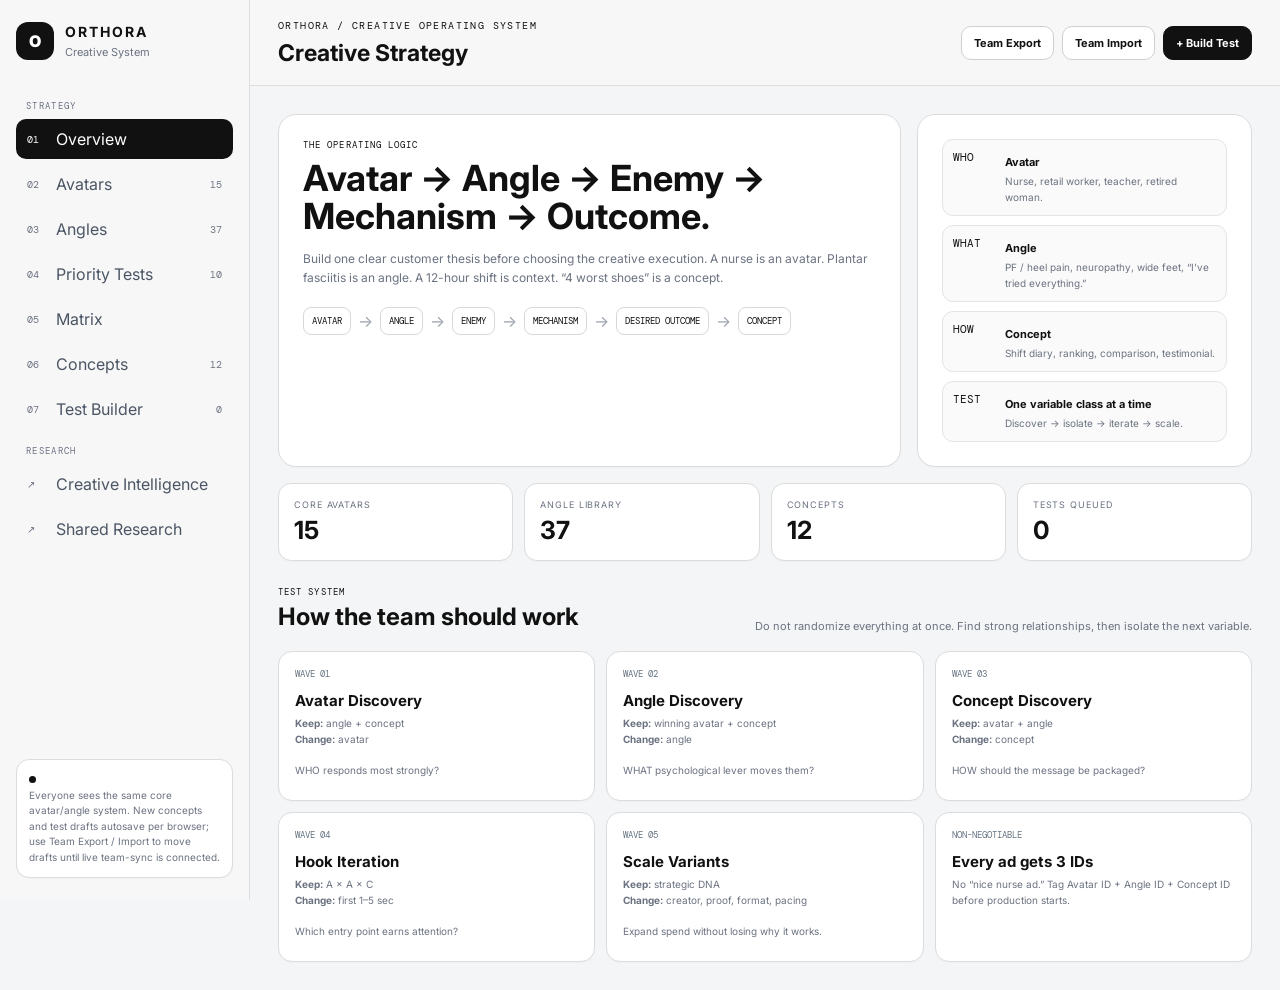
==== creative-system.html @ 27b59215 "Add ranked avatar-angle priority testing workflow" ====
<!doctype html>
<html lang="en">
<head>
<meta charset="UTF-8"/>
<meta name="viewport" content="width=device-width,initial-scale=1.0"/>
<meta name="theme-color" content="#0b0d10"/>
<title>Orthora Creative System</title>
<link rel="preconnect" href="https://fonts.googleapis.com">
<link rel="preconnect" href="https://fonts.gstatic.com" crossorigin>
<link href="https://fonts.googleapis.com/css2?family=DM+Mono:wght@400;500&family=Inter:wght@400;500;600;700;800&display=swap" rel="stylesheet">
<style>
:root{--bg:#080a0d;--panel:#101419;--panel2:#141a20;--line:#26303a;--muted:#84909c;--text:#f2f5f7;--green:#39d98a;--mint:#b9f6d8;--yellow:#f7c65b;--red:#ff6b6b;--blue:#6aa8ff;--shadow:0 20px 60px rgba(0,0,0,.35)}
*{box-sizing:border-box}html{scroll-behavior:smooth}body{margin:0;background:var(--bg);color:var(--text);font-family:Inter,system-ui,sans-serif}button,input,select,textarea{font:inherit}.shell{display:grid;grid-template-columns:250px 1fr;min-height:100vh}.sidebar{position:sticky;top:0;height:100vh;background:#0b0e12;border-right:1px solid var(--line);padding:22px 16px;display:flex;flex-direction:column;z-index:5}.brand{display:flex;gap:11px;align-items:center;margin-bottom:24px}.mark{width:38px;height:38px;border-radius:12px;background:white;color:#0b0e12;display:grid;place-items:center;font-weight:900}.brand b{display:block;letter-spacing:.14em;font-size:14px}.brand span{font-size:11px;color:var(--muted)}.label{font:9px "DM Mono";letter-spacing:.15em;color:#59646f;margin:16px 10px 7px}.nav{display:grid;gap:5px}.nav button,.nav a{border:0;background:transparent;color:#aab4be;border-radius:10px;padding:10px 11px;display:flex;gap:9px;align-items:center;cursor:pointer;text-decoration:none;text-align:left}.nav button:hover,.nav button.active,.nav a:hover{background:#151b21;color:#fff}.idx{font:10px "DM Mono";color:#5f6b77;width:20px}.count{margin-left:auto;font:10px "DM Mono";color:#72808d}.side-note{margin-top:auto;border:1px solid var(--line);background:#0f1419;border-radius:13px;padding:12px;color:var(--muted);font-size:10px;line-height:1.55}.side-note strong{color:white}.dot{display:inline-block;width:7px;height:7px;border-radius:50%;background:var(--yellow);margin-right:6px}
.main{min-width:0}.topbar{height:86px;border-bottom:1px solid var(--line);display:flex;justify-content:space-between;align-items:center;padding:17px 28px;position:sticky;top:0;background:rgba(8,10,13,.93);backdrop-filter:blur(16px);z-index:4}.eyebrow{font:10px "DM Mono";letter-spacing:.14em;color:var(--green);margin-bottom:7px}.topbar h1{font-size:23px;margin:0}.actions{display:flex;gap:8px}.btn{border:1px solid var(--line);background:#141a20;color:white;border-radius:10px;padding:9px 12px;font-weight:700;font-size:11px;cursor:pointer}.btn:hover{border-color:#4a5865}.btn.primary{background:white;color:#0a0c0f;border-color:white}.content{padding:28px;max-width:1600px;margin:auto}.view{display:none}.view.active{display:block}
.hero{display:grid;grid-template-columns:1.3fr .7fr;gap:16px}.box{border:1px solid var(--line);background:linear-gradient(145deg,#11161c,#0d1116);border-radius:18px;padding:24px;box-shadow:var(--shadow)}.tag{font:9px "DM Mono";letter-spacing:.12em;color:var(--green)}.hero h2{font-size:36px;line-height:1.05;margin:9px 0 13px;max-width:750px}.hero p{color:#9aa6b1;line-height:1.6;font-size:12px;margin:0}.flow{display:flex;gap:7px;align-items:center;flex-wrap:wrap;margin-top:20px}.flow span{font:9px "DM Mono";border:1px solid var(--line);padding:7px 8px;border-radius:8px;color:#cbd3da}.flow i{font-style:normal;color:#596571}.rules{display:grid;gap:9px}.rule{display:grid;grid-template-columns:44px 1fr;gap:8px;border:1px solid var(--line);background:#0c1116;border-radius:11px;padding:10px}.rule b{font:11px "DM Mono";color:var(--green)}.rule strong{font-size:11px}.rule p{font-size:10px;margin:3px 0 0;color:var(--muted)}
.metrics{display:grid;grid-template-columns:repeat(4,1fr);gap:11px;margin:16px 0 25px}.metric{background:var(--panel);border:1px solid var(--line);border-radius:13px;padding:15px}.metric small{display:block;color:var(--muted);font-size:9px;letter-spacing:.1em;text-transform:uppercase}.metric b{display:block;font-size:25px;margin-top:5px}.section-head{display:flex;justify-content:space-between;align-items:end;gap:20px;margin:10px 0 16px}.section-head h2{font-size:24px;margin:4px 0}.section-head p{max-width:660px;color:var(--muted);font-size:11px;line-height:1.55;margin:0}.cards{display:grid;grid-template-columns:repeat(3,minmax(0,1fr));gap:11px}.card{background:var(--panel);border:1px solid var(--line);border-radius:14px;padding:16px}.card:hover{border-color:#3e4a55}.id{font:9px "DM Mono";color:#677582}.card-top{display:flex;justify-content:space-between;gap:10px}.pill{font:8px "DM Mono";padding:5px 7px;border-radius:999px;border:1px solid #30404b;color:#aab5be}.pill.core{background:rgba(57,217,138,.1);border-color:rgba(57,217,138,.28);color:var(--mint)}.card h3{font-size:15px;margin:11px 0 5px}.meta{font:9px "DM Mono";color:var(--green);margin-bottom:8px}.card p{font-size:10px;line-height:1.55;color:#9aa6b1;margin:6px 0}.chips{display:flex;flex-wrap:wrap;gap:5px;margin-top:10px}.chip{font:8px "DM Mono";padding:5px 6px;border-radius:6px;background:#171e25;color:#a7b1bb;border:1px solid #222d36}
.toolbar{display:flex;gap:8px;flex-wrap:wrap;margin-bottom:14px}.field,.select{border:1px solid var(--line);background:#0f1419;color:white;border-radius:9px;padding:9px 11px;outline:none;font-size:11px}.field{min-width:270px}.angles{display:grid;gap:8px}.angle{display:grid;grid-template-columns:62px 250px 150px 1fr 90px;gap:10px;align-items:center;background:var(--panel);border:1px solid var(--line);border-radius:12px;padding:12px}.angle:hover{border-color:#3c4955}.angle-name{font-weight:700;font-size:12px}.angle-family{font:8px "DM Mono";color:var(--green)}.angle-truth{font-size:10px;line-height:1.5;color:#9aa6b1}.angle-prio{font:8px "DM Mono";color:#a9b4bd;text-align:right}
.matrix-wrap{border:1px solid var(--line);border-radius:14px;overflow:auto;background:#0d1116;max-height:72vh}.matrix{border-collapse:separate;border-spacing:0;min-width:2100px;width:100%;font-size:9px}.matrix th,.matrix td{border-right:1px solid #202a33;border-bottom:1px solid #202a33;padding:7px;text-align:center}.matrix th{position:sticky;top:0;background:#121820;z-index:2;color:#cbd3da}.matrix .avatar{position:sticky;left:0;background:#10161c;z-index:3;text-align:left;min-width:210px;font-size:10px}.matrix th.avatar{z-index:4}.score{width:26px;height:26px;border-radius:6px;display:grid;place-items:center;margin:auto;font:9px "DM Mono";cursor:pointer}.s3{background:#1d9d62;color:white}.s2{background:#214938;color:#b8f5d8}.s1{background:#4a3c21;color:#ffdc86}.s0{color:#47535e}.score:hover{outline:2px solid white;outline-offset:-2px}
.concepts{display:grid;grid-template-columns:repeat(3,minmax(0,1fr));gap:11px}.concept{background:var(--panel);border:1px solid var(--line);border-radius:14px;overflow:hidden}.thumb{aspect-ratio:16/7;background:linear-gradient(135deg,#18212a,#0c1015);display:grid;place-items:center;border-bottom:1px solid var(--line);color:#5f6d79;font:10px "DM Mono";overflow:hidden}.thumb img{width:100%;height:100%;object-fit:cover}.concept-body{padding:14px}.concept h3{font-size:14px;margin:5px 0}.concept p{font-size:10px;color:#9aa6b1;line-height:1.5}.concept-actions{display:flex;gap:6px;margin-top:10px}
.builder{display:grid;grid-template-columns:minmax(0,1fr) 410px;gap:15px}.builder-panel,.brief{background:var(--panel);border:1px solid var(--line);border-radius:15px;padding:17px}.form-grid{display:grid;grid-template-columns:1fr 1fr;gap:9px}.form-grid label,.full{font:8px "DM Mono";color:#7b8895;display:grid;gap:5px}.form-grid input,.form-grid select,.full input,.full textarea{width:100%;border:1px solid var(--line);background:#0c1116;color:white;border-radius:9px;padding:10px;outline:none;font-size:11px}.full{margin-top:9px}.full textarea{min-height:78px;resize:vertical}.brief{position:sticky;top:108px;height:max-content}.brief h3{font-size:16px;margin:7px 0 14px}.creative-id{font:11px "DM Mono";padding:9px;border:1px solid #2b3944;background:#0b1015;border-radius:9px;color:var(--mint);word-break:break-all}.brief-row{border-top:1px solid var(--line);padding:10px 0}.brief-row span{display:block;font:8px "DM Mono";color:#66737f;margin-bottom:5px}.brief-row strong,.brief-row p{font-size:10px;line-height:1.5;margin:0}.queue{margin-top:18px;border:1px solid var(--line);border-radius:14px;overflow:auto}.queue table{width:100%;border-collapse:collapse;min-width:960px}.queue th,.queue td{padding:9px;border-bottom:1px solid var(--line);text-align:left;font-size:9px}.queue th{font:8px "DM Mono";color:#7b8895;background:#10161c}.status{border:1px solid var(--line);background:#10161c;color:white;border-radius:7px;padding:5px;font-size:9px}
.modal-bg{position:fixed;inset:0;background:rgba(0,0,0,.68);display:none;place-items:center;padding:20px;z-index:20}.modal-bg.show{display:grid}.modal{width:min(640px,96vw);max-height:90vh;overflow:auto;background:#11171d;border:1px solid #34414c;border-radius:17px;padding:19px;box-shadow:var(--shadow)}.modal-head{display:flex;justify-content:space-between;align-items:center}.modal-head h3{margin:0}.x{background:transparent;border:0;color:white;font-size:24px;cursor:pointer}.modal-actions{display:flex;justify-content:flex-end;gap:7px;margin-top:14px}.empty{border:1px dashed #2b3640;border-radius:13px;padding:26px;text-align:center;color:#697682;font-size:11px}.toast{position:fixed;right:20px;bottom:20px;background:white;color:#111;padding:10px 13px;border-radius:9px;font-size:10px;font-weight:800;z-index:30}
@media(max-width:1050px){.shell{grid-template-columns:1fr}.sidebar{position:relative;height:auto;border-right:0;border-bottom:1px solid var(--line)}.nav{grid-template-columns:repeat(3,1fr)}.side-note{display:none}.hero,.builder{grid-template-columns:1fr}.brief{position:static}.cards,.concepts{grid-template-columns:repeat(2,1fr)}.metrics{grid-template-columns:repeat(2,1fr)}}@media(max-width:680px){.content,.topbar{padding-left:14px;padding-right:14px}.hero h2{font-size:27px}.cards,.concepts{grid-template-columns:1fr}.angle{grid-template-columns:55px 1fr}.angle-family,.angle-truth,.angle-prio{grid-column:2}.form-grid{grid-template-columns:1fr}.actions{display:none}}

/* BLACK / WHITE MODE */
:root{--bg:#ffffff;--panel:#ffffff;--panel2:#f7f7f7;--line:#dedede;--muted:#6b7280;--text:#111111;--green:#111111;--mint:#111111;--yellow:#111111;--red:#111111;--blue:#111111;--shadow:0 10px 30px rgba(0,0,0,.06)}
body{background:#f4f5f6;color:#111}
.sidebar{background:#f7f7f8;border-color:#dedede}
.brand .mark{background:#111;color:#fff}
.brand span,.label,.idx,.count,.side-note,.card p,.angle-truth,.concept p,.section-head p,.hero p{color:#6b7280}
.nav button,.nav a{color:#4b5563}
.nav button:hover,.nav button.active,.nav a:hover{background:#111;color:#fff}
.nav button.active .idx,.nav button:hover .idx,.nav a:hover .idx{color:#fff}
.side-note,.box,.metric,.card,.angle,.concept,.builder-panel,.brief,.modal,.queue,.matrix-wrap{background:#fff;border-color:#dcdcdc;box-shadow:0 1px 2px rgba(0,0,0,.025)}
.topbar{background:rgba(247,247,248,.96);border-color:#dedede}
.eyebrow,.tag,.meta,.angle-family{color:#111}
.btn{background:#fff;color:#111;border-color:#cfcfcf}
.btn:hover{border-color:#111}
.btn.primary{background:#111;color:#fff;border-color:#111}
.rule{background:#fafafa;border-color:#e4e4e4}.rule b{color:#111}.rule p{color:#6b7280}
.flow span{color:#111;border-color:#d8d8d8;background:#fff}.flow i{color:#9ca3af}
.card:hover,.angle:hover,.concept:hover{border-color:#b8b8b8;box-shadow:0 5px 16px rgba(0,0,0,.05)}
.pill{border-color:#d5d5d5;color:#555;background:#fff}.pill.core{background:#111;border-color:#111;color:#fff}
.chip{background:#f5f5f5;border-color:#e2e2e2;color:#333}
.field,.select,.form-grid input,.form-grid select,.full input,.full textarea,.status{background:#fff;color:#111;border-color:#d6d6d6}
.field:focus,.select:focus,.form-grid input:focus,.form-grid select:focus,.full input:focus,.full textarea:focus{border-color:#111;outline:none}
.matrix th{background:#f5f5f5;color:#111}.matrix .avatar{background:#fff}.matrix th,.matrix td{border-color:#e8e8e8}
.s3{background:#111;color:#fff}.s2{background:#d9d9d9;color:#111}.s1{background:#f0f0f0;color:#444}.s0{color:#bbb}
.thumb{background:#f6f6f6;color:#888;border-color:#e4e4e4}
.creative-id{background:#f7f7f7;color:#111;border-color:#dcdcdc}
.brief-row{border-color:#e6e6e6}.brief-row span{color:#777}
.empty{border-color:#d8d8d8;color:#777}
.modal-bg{background:rgba(0,0,0,.35)}
.x{color:#111}
.toast{background:#111;color:#fff}
.avatar-card{cursor:pointer}
.avatar-card:after{content:'Open in Test Builder →';display:block;margin-top:12px;font:9px "DM Mono";color:#111}


.priority-summary{display:grid;grid-template-columns:repeat(3,minmax(0,1fr));gap:11px;margin-bottom:16px}
.priority-list{display:grid;gap:12px}
.priority-card{background:#fff;border:1px solid #dcdcdc;border-radius:16px;overflow:hidden}
.priority-card.done{opacity:.72}
.priority-head{display:grid;grid-template-columns:54px minmax(180px,1fr) minmax(180px,1fr) 150px 110px;gap:12px;align-items:center;padding:15px 16px;border-bottom:1px solid #e5e5e5}
.rank-badge{width:38px;height:38px;border-radius:50%;background:#111;color:#fff;display:grid;place-items:center;font:700 12px "DM Mono"}
.priority-head small,.priority-label{display:block;font:8px "DM Mono";letter-spacing:.08em;color:#777;text-transform:uppercase;margin-bottom:4px}
.priority-head strong{font-size:12px}
.priority-status{border:1px solid #d6d6d6;background:#fff;color:#111;border-radius:8px;padding:7px;font-size:10px;width:100%}
.done-toggle{display:flex;align-items:center;gap:7px;font-size:10px;font-weight:700}
.done-toggle input{accent-color:#111;width:16px;height:16px}
.priority-body{padding:16px}
.thesis-grid{display:grid;grid-template-columns:repeat(3,minmax(0,1fr));gap:10px}
.thesis-box{background:#f7f7f8;border:1px solid #e3e3e3;border-radius:11px;padding:11px}
.thesis-box p{font-size:10px;line-height:1.5;margin:0;color:#424242}
.context-line{margin:0 0 11px;font-size:10px;color:#666}
.priority-lower{display:grid;grid-template-columns:1fr 1.15fr;gap:12px;margin-top:12px}
.concept-checks{display:grid;grid-template-columns:1fr 1fr;gap:7px}
.concept-check{display:flex;align-items:flex-start;gap:7px;border:1px solid #e1e1e1;border-radius:9px;padding:8px;background:#fff;font-size:9px;line-height:1.35}
.concept-check input{margin-top:1px;accent-color:#111}
.priority-brief{width:100%;min-height:126px;border:1px solid #d7d7d7;border-radius:10px;padding:10px;background:#fff;color:#111;font-size:10px;line-height:1.5;resize:vertical}
.priority-actions{display:flex;gap:7px;margin-top:10px;justify-content:flex-end}
.priority-card.done .rank-badge{background:#8c8c8c}
@media(max-width:980px){.priority-head{grid-template-columns:45px 1fr 1fr}.priority-head .status-col,.priority-head .done-col{grid-column:auto}.thesis-grid,.priority-lower{grid-template-columns:1fr}.priority-summary{grid-template-columns:1fr 1fr 1fr}}
@media(max-width:680px){.priority-head{grid-template-columns:40px 1fr}.priority-head>div:nth-child(3),.priority-head .status-col,.priority-head .done-col{grid-column:2}.concept-checks{grid-template-columns:1fr}.priority-summary{grid-template-columns:1fr}}

</style>
</head>
<body>
<div class="shell">
<aside class="sidebar">
  <div class="brand"><div class="mark">O</div><div><b>ORTHORA</b><span>Creative System</span></div></div>
  <div class="label">STRATEGY</div>
  <nav class="nav">
    <button class="active" data-view="overview"><span class="idx">01</span>Overview</button>
    <button data-view="avatars"><span class="idx">02</span>Avatars<span class="count" id="avatarCount"></span></button>
    <button data-view="angles"><span class="idx">03</span>Angles<span class="count" id="angleCount"></span></button>
    <button data-view="priorities"><span class="idx">04</span>Priority Tests<span class="count" id="priorityCount"></span></button>
    <button data-view="matrix"><span class="idx">05</span>Matrix</button>
    <button data-view="concepts"><span class="idx">06</span>Concepts<span class="count" id="conceptCount"></span></button>
    <button data-view="builder"><span class="idx">07</span>Test Builder<span class="count" id="testCount"></span></button>
  </nav>
  <div class="label">RESEARCH</div>
  <nav class="nav">
    <a href="index.html"><span class="idx">↗</span>Creative Intelligence</a>
    <a href="shared.html"><span class="idx">↗</span>Shared Research</a>
  </nav>
  <div class="side-note"><span class="dot"></span><strong>Shared foundation</strong><br>Everyone sees the same core avatar/angle system. New concepts and test drafts autosave per browser; use Team Export / Import to move drafts until live team-sync is connected.</div>
</aside>
<main class="main">
<header class="topbar">
  <div><div class="eyebrow">ORTHORA / CREATIVE OPERATING SYSTEM</div><h1 id="pageTitle">Creative Strategy</h1></div>
  <div class="actions"><button class="btn" id="exportBtn">Team Export</button><label class="btn">Team Import<input id="importInput" type="file" accept="application/json" hidden></label><button class="btn primary" id="quickBuild">+ Build Test</button></div>
</header>
<div class="content">
<section class="view active" id="overviewView">
  <div class="hero">
    <div class="box"><div class="tag">THE OPERATING LOGIC</div><h2>Avatar → Angle → Enemy → Mechanism → Outcome.</h2><p>Build one clear customer thesis before choosing the creative execution. A nurse is an avatar. Plantar fasciitis is an angle. A 12-hour shift is context. “4 worst shoes” is a concept.</p><div class="flow"><span>AVATAR</span><i>→</i><span>ANGLE</span><i>→</i><span>ENEMY</span><i>→</i><span>MECHANISM</span><i>→</i><span>DESIRED OUTCOME</span><i>→</i><span>CONCEPT</span></div></div>
    <div class="box rules"><div class="rule"><b>WHO</b><div><strong>Avatar</strong><p>Nurse, retail worker, teacher, retired woman.</p></div></div><div class="rule"><b>WHAT</b><div><strong>Angle</strong><p>PF / heel pain, neuropathy, wide feet, “I’ve tried everything.”</p></div></div><div class="rule"><b>HOW</b><div><strong>Concept</strong><p>Shift diary, ranking, comparison, testimonial.</p></div></div><div class="rule"><b>TEST</b><div><strong>One variable class at a time</strong><p>Discover → isolate → iterate → scale.</p></div></div></div>
  </div>
  <div class="metrics"><div class="metric"><small>Core avatars</small><b id="mAvatars">0</b></div><div class="metric"><small>Angle library</small><b id="mAngles">0</b></div><div class="metric"><small>Concepts</small><b id="mConcepts">0</b></div><div class="metric"><small>Tests queued</small><b id="mTests">0</b></div></div>
  <div class="section-head"><div><div class="tag">TEST SYSTEM</div><h2>How the team should work</h2></div><p>Do not randomize everything at once. Find strong relationships, then isolate the next variable.</p></div>
  <div class="cards">
    <div class="card"><div class="id">WAVE 01</div><h3>Avatar Discovery</h3><p><b>Keep:</b> angle + concept<br><b>Change:</b> avatar<br><br>WHO responds most strongly?</p></div>
    <div class="card"><div class="id">WAVE 02</div><h3>Angle Discovery</h3><p><b>Keep:</b> winning avatar + concept<br><b>Change:</b> angle<br><br>WHAT psychological lever moves them?</p></div>
    <div class="card"><div class="id">WAVE 03</div><h3>Concept Discovery</h3><p><b>Keep:</b> avatar + angle<br><b>Change:</b> concept<br><br>HOW should the message be packaged?</p></div>
    <div class="card"><div class="id">WAVE 04</div><h3>Hook Iteration</h3><p><b>Keep:</b> A × A × C<br><b>Change:</b> first 1–5 sec<br><br>Which entry point earns attention?</p></div>
    <div class="card"><div class="id">WAVE 05</div><h3>Scale Variants</h3><p><b>Keep:</b> strategic DNA<br><b>Change:</b> creator, proof, format, pacing<br><br>Expand spend without losing why it works.</p></div>
    <div class="card"><div class="id">NON-NEGOTIABLE</div><h3>Every ad gets 3 IDs</h3><p>No “nice nurse ad.” Tag Avatar ID + Angle ID + Concept ID before production starts.</p></div>
  </div>
</section>

<section class="view" id="avatarsView">
<div class="section-head"><div><div class="tag">WHO</div><h2>Avatar Library</h2></div><p>People, occupations and life stages. Conditions deliberately live in the angle library.</p></div>
<div class="toolbar"><input class="field" id="avatarSearch" placeholder="Search avatar, environment, pain territory..."><select class="select" id="avatarType"><option value="">All avatar types</option><option>Occupation</option><option>Life Stage</option><option>Life Stage Overlay</option><option>Body / Identity Overlay</option><option>Broad Scaling Avatar</option></select></div>
<div class="cards" id="avatarGrid"></div>
</section>

<section class="view" id="anglesView">
<div class="section-head"><div><div class="tag">WHAT</div><h2>Angle Library</h2></div><p>Pains, desires, failed alternatives, beliefs, mechanisms, safety, value and trust levers.</p></div>
<div class="toolbar"><input class="field" id="angleSearch" placeholder="Search plantar fasciitis, tried everything, hard floors..."><select class="select" id="angleFamily"><option value="">All families</option></select></div>
<div class="angles" id="angleList"></div>
</section>


<section class="view" id="prioritiesView">
  <div class="section-head">
    <div><div class="tag">WHAT TO TEST FIRST</div><h2>Priority Avatar × Angle Tests</h2></div>
    <p>This is the operating queue. Each bet has one avatar, one primary angle, the enemy, Orthora mechanism, desired outcome, recommended concepts and a working brief.</p>
  </div>
  <div class="priority-summary">
    <div class="metric"><small>Priority bets</small><b id="priorityTotal">10</b></div>
    <div class="metric"><small>Completed</small><b id="priorityDone">0</b></div>
    <div class="metric"><small>Concept executions checked</small><b id="priorityConceptDone">0</b></div>
  </div>
  <div class="priority-list" id="priorityList"></div>
</section>

<section class="view" id="matrixView">
<div class="section-head"><div><div class="tag">PRIORITIZATION</div><h2>Avatar × Angle Heatmap</h2></div><p><b>3</b> hero · <b>2</b> strong · <b>1</b> testable · blank = lower priority. Click any cell to send it to Test Builder.</p></div>
<div class="matrix-wrap"><table class="matrix" id="matrixTable"></table></div>
</section>

<section class="view" id="conceptsView">
<div class="section-head"><div><div class="tag">HOW</div><h2>Concept Library</h2></div><p>Reusable creative structures from competitors and your own winners. Translate the underlying logic, not surface copy.</p></div>
<div class="toolbar"><input class="field" id="conceptSearch" placeholder="Search concept..."><button class="btn primary" id="newConceptBtn">+ Add Concept</button></div>
<div class="concepts" id="conceptGrid"></div>
</section>

<section class="view" id="builderView">
<div class="section-head"><div><div class="tag">EXECUTION</div><h2>Test Builder</h2></div><p>Build one clean combination, generate a naming ID and create a production brief.</p></div>
<div class="builder">
<div class="builder-panel">
  <div class="form-grid"><label>AVATAR<select id="bAvatar"></select></label><label>ANGLE<select id="bAngle"></select></label><label>CONCEPT<select id="bConcept"></select></label><label>TEST TYPE<select id="bType"><option>Discovery</option><option>Avatar Test</option><option>Angle Test</option><option>Concept Test</option><option>Hook Test</option><option>Scale Variant</option></select></label></div>
  <label class="full">HOOK / OPENING<input id="bHook" placeholder="Write the first line / first-frame idea"></label>
  <label class="full">PROOF REQUIRED<textarea id="bProof" placeholder="Real nurse creator, 12-hour shift, hospital floor, competitor comparison..."></textarea></label>
  <label class="full">HYPOTHESIS<textarea id="bHypothesis" placeholder="If we communicate X to avatar Y through concept Z, we believe..."></textarea></label>
  <div style="display:flex;gap:7px;margin-top:13px"><button class="btn primary" id="addTest">Add to Test Queue</button><button class="btn" id="copyBrief">Copy Brief</button></div>
</div>
<aside class="brief"><div class="tag">LIVE BRIEF</div><h3 id="briefTitle">Choose a combination</h3><div class="creative-id" id="creativeId">—</div><div class="brief-row"><span>AVATAR</span><strong id="briefAvatar">—</strong></div><div class="brief-row"><span>ANGLE</span><strong id="briefAngle">—</strong></div><div class="brief-row"><span>CONCEPT</span><strong id="briefConcept">—</strong></div><div class="brief-row"><span>CUSTOMER TRUTH</span><p id="briefTruth">—</p></div><div class="brief-row"><span>REASON TO BELIEVE</span><p id="briefMechanism">—</p></div><div class="brief-row"><span>DESIRED OUTCOME</span><p id="briefOutcome">—</p></div></aside>
</div>
<div class="queue"><table><thead><tr><th>TEST ID</th><th>AVATAR</th><th>ANGLE</th><th>CONCEPT</th><th>TYPE</th><th>STATUS</th><th>HOOK</th><th></th></tr></thead><tbody id="testRows"></tbody></table></div>
</section>
</div>
</main>
</div>

<div class="modal-bg" id="conceptModal"><div class="modal"><div class="modal-head"><div><div class="tag">CONCEPT LIBRARY</div><h3>Add reusable concept</h3></div><button class="x" id="closeConcept">×</button></div><div class="form-grid" style="margin-top:15px"><label>CONCEPT NAME<input id="cName" placeholder="e.g. 4 Worst Shoes"></label><label>FAMILY<input id="cFamily" placeholder="Ranking / Comparison / UGC Diary"></label><label>FORMAT<input id="cFormat" placeholder="UGC Video / Static / Listicle"></label><label>REFERENCE URL<input id="cUrl" placeholder="https://..."></label></div><label class="full">THUMBNAIL / IMAGE URL<input id="cThumb" placeholder="https://..."></label><label class="full">CORE STRUCTURE<textarea id="cStructure"></textarea></label><label class="full">WHY IT WORKS<textarea id="cWhy"></textarea></label><div class="modal-actions"><button class="btn" id="cancelConcept">Cancel</button><button class="btn primary" id="saveConcept">Save Concept</button></div></div></div>

<script>

const byId=id=>document.getElementById(id);
const pageTitle=byId('pageTitle'),quickBuild=byId('quickBuild'),avatarCount=byId('avatarCount'),angleCount=byId('angleCount'),priorityCount=byId('priorityCount'),conceptCount=byId('conceptCount'),testCount=byId('testCount'),mAvatars=byId('mAvatars'),mAngles=byId('mAngles'),mConcepts=byId('mConcepts'),mTests=byId('mTests'),priorityList=byId('priorityList'),priorityTotal=byId('priorityTotal'),priorityDone=byId('priorityDone'),priorityConceptDone=byId('priorityConceptDone');
const avatarSearch=byId('avatarSearch'),avatarType=byId('avatarType'),avatarGrid=byId('avatarGrid'),angleSearch=byId('angleSearch'),angleFamily=byId('angleFamily'),angleList=byId('angleList'),matrixTable=byId('matrixTable'),conceptSearch=byId('conceptSearch'),conceptGrid=byId('conceptGrid'),newConceptBtn=byId('newConceptBtn');
const conceptModal=byId('conceptModal'),closeConcept=byId('closeConcept'),cancelConcept=byId('cancelConcept'),saveConcept=byId('saveConcept'),cName=byId('cName'),cFamily=byId('cFamily'),cFormat=byId('cFormat'),cUrl=byId('cUrl'),cThumb=byId('cThumb'),cStructure=byId('cStructure'),cWhy=byId('cWhy');
const bAvatar=byId('bAvatar'),bAngle=byId('bAngle'),bConcept=byId('bConcept'),bType=byId('bType'),bHook=byId('bHook'),bProof=byId('bProof'),bHypothesis=byId('bHypothesis'),creativeId=byId('creativeId'),briefTitle=byId('briefTitle'),briefAvatar=byId('briefAvatar'),briefAngle=byId('briefAngle'),briefConcept=byId('briefConcept'),briefTruth=byId('briefTruth'),briefMechanism=byId('briefMechanism'),briefOutcome=byId('briefOutcome'),addTest=byId('addTest'),copyBrief=byId('copyBrief'),testRows=byId('testRows'),exportBtn=byId('exportBtn'),importInput=byId('importInput');

const AVATARS=[
['AV01','Nurse / RN','Occupation','Healthcare','Core','Women 25–60','10–12 hour shifts, hospital floors, constant walking and standing.','Finish the shift normally with less foot and whole-body fatigue.',['12h shifts','heel / PF','back & knee','swelling','slip safety'],'Hoka, Brooks, Dansko, Crocs, insoles','Real nurse UGC · scrubs · hour-based proof · end-of-shift'],
['AV02','CNA / Caregiver / Home Health','Occupation','Healthcare','Core','Women 25–65','Long shifts, lifting/transfers and walking between rooms or homes.','Stay mobile and useful without feet giving out.',['heel pain','leg/back fatigue','fit','stability'],'Running shoes, Skechers, cheap work shoes','Caregiver shift diary · lifting/walking · after-work'],
['AV03','Retail Worker / Cashier','Occupation','Retail','Core','Women 20–60','Standing still on hard floors with short walking bursts.','Stand a full shift without bruised heels or limping.',['hard floors','heel pressure','arch fatigue','swelling'],'Flat sneakers, Skechers, cheap shoes, inserts','Register/store footage · hard-floor story'],
['AV04','Restaurant Server / Bartender','Occupation','Restaurant / Hospitality','Core','Women 20–55','Fast walking, pivots, wet floors and double shifts.','Move fast and finish doubles without wrecked feet.',['slip fear','forefoot & heel pain','fatigue','swelling'],'Generic non-slips, Crocs, cheap work shoes','Real restaurant floor · pivots · 8–12h proof'],
['AV05','Kitchen Worker / Chef','Occupation','Kitchen / Food Service','Core','Women & men 25–60','Heat, standing, grease/water and long kitchen shifts.','Grip + support + durability without heavy clogs.',['slip safety','heat','arch & heel','durability'],'Kitchen clogs, Crocs, cheap non-slips','Kitchen UGC · outsole/grip · wipe-clean · long shift'],
['AV06','Teacher / School Staff','Occupation','Education','High','Women 30–65','Standing, classroom walking, stairs and field trips.','Stay comfortable through the school day and still have energy.',['heel pain','back & knee','standing','style'],'Fashion sneakers, running shoes, flats','Classroom / field-trip day · professional outfit'],
['AV07','Cleaner / Housekeeper / Janitor','Occupation','Cleaning / Hospitality','High','Women 25–60','Bending, pushing, walking, wet floors and long shifts.','Keep moving safely without foot/back pain.',['slip safety','back & leg fatigue','durability','easy clean'],'Cheap non-slips, work clogs','Cleaning shift · wet floor · easy-clean demo'],
['AV08','Warehouse / Factory Worker','Occupation','Warehouse / Factory','High','Women & men 20–60','Concrete, 8–12h standing/walking and repetitive movement.','Get through hard-floor shifts with less lower-body fatigue.',['concrete','heel/forefoot','fatigue','durability'],'Work sneakers, safety shoes, inserts','Concrete-floor story · step count · hour 8–12'],
['AV09','Delivery Driver / Courier','Occupation','Delivery / Logistics','Medium','Men & women 20–60','Driving, repeated exits, stairs, walking and carrying.','Comfort across driving, walking and carrying.',['heel & ankle','back','stability','easy on/off'],'Running shoes, work shoes','Route-day POV · van-to-door transitions'],
['AV10','Hairstylist / Salon Worker','Occupation','Beauty / Service','Medium','Women 25–60','Mostly standing in one place for long appointments.','Stand all day without heel/back fatigue and still look good.',['heel/back','standing','style','lightweight'],'Fashion sneakers, clogs','Salon day · before/after shift · style + comfort'],
['AV11','Hospitality / Front Desk Worker','Occupation','Hospitality','Medium','Women 25–60','Standing + walking while needing a professional look.','Professional-looking comfort for long shifts.',['standing','style','swelling','fatigue'],'Dress shoes, flats, generic comfort shoes','Hotel/front-desk visual · professional uniform'],
['AV12','Plus-Size / Heavy Working Woman','Body / Identity Overlay','Cross-occupation','Core','Women 30–65','More load on feet and joints during long standing days.','Feel supported and stable instead of punished by every step.',['heel/arch','knee/back','swelling','stability'],'Soft shoes without structure, narrow shoes','Respectful real-person UGC · support/stability proof'],
['AV13','Mature Working Woman 50+','Life Stage Overlay','Cross-occupation','Core','Women 50–70','Still working on feet; accumulated pain and slower recovery.','Keep working and moving without feeling older after every shift.',['heel / PF','knees/back','bunions','swelling'],'Expensive comfort shoes, orthotics, Skechers/Hoka','50+ worker testimony · after-shift + next morning'],
['AV14','Retired / Active Woman 55+','Life Stage','Everyday / Retirement','Core','Women 55–80','Errands, travel, walks, family and hobbies.','Walk without thinking about feet and keep independence.',['heel / PF','sensitive feet','bunions','swelling'],'Orthopedic-looking shoes, expensive comfort brands','Errands · travel · grandkids · mobility story'],
['AV15','All-Day Standing Service Worker','Broad Scaling Avatar','Cross-occupation','Core','Women-led 25–65','Any job requiring 8–12 hours standing or walking.','A shoe built for workdays instead of casual comfort.',['shift fatigue','heel pain','hard floors','failed shoes'],'Generic running / comfort shoes','Multi-worker montage · universal shift message']
].map(x=>({id:x[0],name:x[1],type:x[2],env:x[3],priority:x[4],demo:x[5],reality:x[6],desire:x[7],pains:x[8],failed:x[9],proof:x[10]}));

const ANGLES=[
['AN01','12-Hour Shift / Hour-10 Test','Situation / Context','Other shoes feel good at hour 1 and fail later.','Shift-grade comfort/support that lasts deeper into the day.','Finish the shift without counting minutes.','Very High'],
['AN02','Hard Floors / Concrete','Situation / Context','Hard floors punish the body over time.','Shock absorption + support between body and floor.','Less heel and leg fatigue on hard floors.','High'],
['AN03','Standing Is Different From Running','Belief / Reframe','Running shoes solve a different problem.','Design for long standing/walking, not a short run.','Stop buying the wrong category of shoe.','High'],
['AN04','End-of-Shift Limping','Pain Moment','Pain peaks when work ends.','Long-shift support + cushioning.','Walk normally to the car after work.','Very High'],
['AN05','Next-Morning First Step','Pain Moment','Yesterday’s shift follows them into the morning.','Heel/arch support and impact reduction.','Wake up without dreading the first step.','Very High'],
['AN06','After-Work Life','Desired Outcome','Pain steals the evening, not only the shift.','Reduce workday foot fatigue.','Have energy for family, errands, dinner and life.','High'],
['AN07','Plantar Fasciitis / Heel Pain','Pain / Condition','Stabbing heel pain and chronic irritation.','Cushion + heel/arch support.','Walk and stand more comfortably.','Very High'],
['AN08','Arch Support / Flat Feet','Pain / Mechanism','Soft is not the same as supportive.','Structured midfoot / arch support.','More stable, less fatigued steps.','High'],
['AN09','Back / Knee / Hip Chain','Pain / Outcome','Foot fatigue travels up the body.','Stable base + impact reduction.','Less lower-body fatigue by day’s end.','High'],
['AN10','Wide Feet / Bunions / Toe Pressure','Fit / Pain','Narrow shoes become painful fast.','Roomy toe area + secure heel.','Space without swimming inside the shoe.','High'],
['AN11','Swelling Through the Day','Pain / Fit','Feet change during a long shift.','Adaptive room + non-restrictive upper.','Stay comfortable as feet swell.','High'],
['AN12','Neuropathy / Sensitive Feet','Pain / Sensitivity','Pressure, heat and rubbing become intolerable.','Room, softness, breathability and stable support.','Less irritation and pressure during daily wear.','Medium-High'],
['AN13','Ball-of-Foot / Forefoot Pain','Pain / Condition','Forefoot burns under long standing and walking.','Forefoot shock absorption.','Less pressure late in the shift.','Medium'],
['AN14','Slip / Fall Anxiety','Safety','Workers do not trust slick floors.','Grip-focused outsole + workplace proof.','Move with confidence on work floors.','High'],
['AN15','Stability / Ankle Roll','Safety / Support','Soft or tall shoes can feel wobbly.','Heel lockdown + stable platform.','Feel planted while pivoting and walking.','Medium-High'],
['AN16','I’ve Tried Everything','Belief / Skepticism','The customer expects another disappointment.','Acknowledge failure + give a specific reason Orthora differs.','Give one more pair a believable chance.','Very High'],
['AN17','Expensive Brands Failed','Belief / Value','High price did not guarantee relief.','Shift-specific design at an accessible price.','Stop equating expensive with right.','High'],
['AN18','Cushion Collapses Halfway Through Shift','Enemy / Mechanism','Initial softness disappears by hour 6–8.','Resilient shift-grade cushioning.','Comfort that survives the hard part of the day.','Very High'],
['AN19','Cheap Shoes Wear Out Fast','Enemy / Value','Workers keep replacing shoes.','Durable construction.','Lower cost per shift.','Medium-High'],
['AN20','Done With Insoles / Orthotic Hacks','Belief / Failure','They are tired of fixing shoes after buying them.','Integrated support / compatible insole system.','A shoe that works as a system.','Medium-High'],
['AN21','Shift-Grade Cushioning','Product Mechanism','Long shifts need sustained impact protection.','Resilient cushioning platform.','Less pounding under heel and forefoot.','High'],
['AN22','Reinforced Arch / Midfoot Support','Product Mechanism','Support must stay present under load.','Structured arch / midfoot geometry.','More supported stance and gait.','High'],
['AN23','Wide Toe Box + Secure Heel','Product Mechanism','Roomy shoes often become sloppy; narrow shoes hurt.','Toe room + heel hold.','Room where needed, stability where needed.','High'],
['AN24','Lightweight / Less Leg Fatigue','Product Benefit','Heavy work shoes add fatigue.','Lightweight construction.','Feet and legs feel less dragged down.','Medium-High'],
['AN25','Breathability / Hot Feet','Product Benefit','Heat and sweat amplify discomfort.','Breathable upper / ventilation.','Cooler, less irritated feet.','Medium'],
['AN26','Easy On/Off / Hands-Free','Convenience','Bending and lacing add friction.','Slip-on / hands-free structure where product supports it.','Get out the door with less effort.','Medium'],
['AN27','Easy to Clean / Washable','Convenience / Work','Work shoes get dirty fast.','Wipe / wash-friendly materials.','Keep work shoes presentable.','Medium'],
['AN28','Durability / 5–6 Day Workweek','Product Benefit / Value','The shoe is used hard and often.','Durable outsole, upper and cushioning.','Trust the shoe across the workweek.','Medium-High'],
['AN29','Walk Without Pain Again','Desired Outcome','Pain has reduced normal mobility.','Supportive comfortable footwear.','Return to ordinary movement.','Very High'],
['AN30','Freedom / Independence','Desired Outcome / Identity','Foot pain makes life smaller.','Comfort + support that enables movement.','Keep doing life independently.','High'],
['AN31','Stop Dreading Long Shifts','Emotional Outcome','They anticipate pain before work starts.','Reliable shift comfort.','Go to work without bracing for pain.','High'],
['AN32','Feel Normal After Work','Desired Outcome','They do not want miracles — they want normal tiredness.','Support that reduces workday punishment.','Be tired, not wrecked.','Very High'],
['AN33','Professional / Not Orthopedic-Looking','Identity / Style','Comfort footwear carries an old/ugly stigma.','Clean modern design.','Wear support without advertising a foot problem.','Medium-High'],
['AN34','Confidence / Safety at Work','Desired Outcome','Fear of slipping or wobbling adds mental load.','Grip + stable platform.','Focus on the job, not footing.','Medium-High'],
['AN35','No More Shoe Testing','Desired Outcome / Skepticism','Constant search is exhausting and expensive.','Reliable fit/support + low-risk trial.','Finally stop searching.','Very High'],
['AN36','Worker-to-Worker Proof','Trust','They trust peers who live the same shift.','Real worker UGC and specific context.','Believe because someone like me proved it.','Very High'],
['AN37','Cost Per Shift / Value','Value','Repeat failures cost more than one good pair.','Durability + useful performance per shift.','Feel smart, not cheap.','Medium-High'],
['AN38','45-Day Wear Test / Risk Reversal','Offer / Trust','They fear wasting money again.','Wear-test guarantee.','Try without feeling trapped.','High']
].map(x=>({id:x[0],name:x[1],family:x[2],truth:x[3],mechanism:x[4],outcome:x[5],priority:x[6]}));


const PRIORITIES=[
{id:'P01',rank:1,avatar:'AV01',angle:'Heel Pain / Plantar Fasciitis',context:'Long hospital shifts · hard floors · repeated standing and walking',enemy:'Running shoes and soft comfort foam can feel good early but may not give sustained support through a long hospital day.',mechanism:'Resilient heel cushioning + structured arch/midfoot support + stable base.',outcome:'Finish the shift without limping and wake up with less first-step heel discomfort.',concepts:['CP01','CP05','CP10','CP12','CP02']},
{id:'P02',rank:2,avatar:'AV03',angle:'Heel Pain / Standing Pain',context:'Long static standing · retail floors · register / store environment',enemy:'Flat casual sneakers and memory-foam style shoes can compress under hours of static standing.',mechanism:'Standing-grade cushioning + arch support + stable platform.',outcome:'Stand a full shift with less heel throbbing and walk to the car normally.',concepts:['CP07','CP09','CP05','CP06']},
{id:'P03',rank:3,avatar:'AV01',angle:'Back / Knee / Leg Pain',context:'Hospital floors · high step count · long shifts',enemy:'Flat or unstable shoes can leave the lower body compensating all day on hard floors.',mechanism:'Stable base + impact reduction + arch/midfoot support.',outcome:'Finish work with less lower-body fatigue and still function after the shift.',concepts:['CP09','CP07','CP06','CP04']},
{id:'P04',rank:4,avatar:'AV14',angle:'Heel Pain / PF / Walking Pain',context:'Errands · daily walks · travel · family activities',enemy:'Many comfort shoes are either soft but unsupported, or supportive but rigid and orthopedic-looking.',mechanism:'Heel/arch support + cushioning + roomy fit.',outcome:'Walk for errands, travel and everyday life without constantly thinking about foot pain.',concepts:['CP10','CP05','CP12','CP02']},
{id:'P05',rank:5,avatar:'AV04',angle:'Heel / Forefoot Pain',context:'Fast restaurant shifts · doubles · pivoting and standing',enemy:'Generic work shoes often prioritize basic workplace utility without enough all-day heel and forefoot comfort.',mechanism:'Forefoot + heel cushioning with stable support; use grip proof only where product claims are verified.',outcome:'Finish a double without feeling like the feet are wrecked.',concepts:['CP11','CP07','CP09','CP04']},
{id:'P06',rank:6,avatar:'AV14',angle:'Neuropathy / Sensitive Feet',context:'Older / sensitive feet · everyday walking and errands',enemy:'Tight, hard or heat-trapping footwear can create pressure points and friction on sensitive feet.',mechanism:'Roomy toe area + softer non-restrictive fit + stable cushioning.',outcome:'Walk with less pressure and irritation and feel more confident in everyday movement.',concepts:['CP06','CP05','CP12','CP08']},
{id:'P07',rank:7,avatar:'AV13',angle:'Wide Feet / Bunions / Swelling',context:'Working all day · feet changing size through the day',enemy:'Sizing up can make the heel sloppy, while many “wide” shoes still squeeze the toe area.',mechanism:'Wide toe box + secure heel + room for day-long swelling.',outcome:'Finish the day without toe pressure while still feeling secure in the shoe.',concepts:['CP06','CP02','CP07','CP09']},
{id:'P08',rank:8,avatar:'AV06',angle:'Heel + Back / Knee Pain',context:'Classroom standing · walking · stairs · school day',enemy:'Flats and fashion-first sneakers may look appropriate but often lack support for a full day standing.',mechanism:'Standing-grade cushioning + support in a lightweight, professional-looking shoe.',outcome:'Teach all day with less heel/lower-body fatigue and still have energy afterward.',concepts:['CP07','CP09','CP05','CP02']},
{id:'P09',rank:9,avatar:'AV12',angle:'Heel + Knee / Back Pain',context:'Long standing workdays under higher sustained load',enemy:'Very soft shoes can bottom out, while narrow or unstable shoes can make every step feel less supported.',mechanism:'Stable platform + resilient cushioning + structured support.',outcome:'Feel supported and stable through the workday instead of punished by every step.',concepts:['CP09','CP06','CP05','CP12']},
{id:'P10',rank:10,avatar:'AV08',angle:'Heel / Forefoot / Lower-Body Pain',context:'Concrete floors · high step count · warehouse or factory shifts',enemy:'Concrete and repeated loading can overwhelm casual cushioning and weak work-shoe support.',mechanism:'Resilient cushioning + arch support + durable stable platform.',outcome:'Get through the shift with less foot and lower-body fatigue.',concepts:['CP07','CP11','CP06','CP09']}
];

const HERO={
AV01:['AN01','AN04','AN07','AN09','AN11','AN14','AN16','AN18','AN21','AN22','AN31','AN32','AN36','AN38'],AV02:['AN01','AN04','AN06','AN09','AN11','AN16','AN18','AN21','AN22','AN31','AN32','AN36'],AV03:['AN01','AN02','AN03','AN04','AN07','AN11','AN16','AN18','AN21','AN22','AN31','AN32'],AV04:['AN01','AN04','AN13','AN14','AN16','AN18','AN21','AN24','AN31','AN32','AN36'],AV05:['AN01','AN02','AN14','AN16','AN18','AN19','AN21','AN25','AN27','AN28','AN36'],AV06:['AN01','AN03','AN04','AN06','AN07','AN09','AN16','AN21','AN31','AN32','AN33'],AV07:['AN01','AN02','AN04','AN09','AN14','AN16','AN19','AN21','AN27','AN28','AN32'],AV08:['AN01','AN02','AN04','AN09','AN16','AN18','AN19','AN21','AN22','AN28','AN32','AN37'],AV09:['AN04','AN09','AN15','AN16','AN21','AN24','AN26','AN28','AN32'],AV10:['AN01','AN03','AN04','AN06','AN09','AN16','AN21','AN24','AN32','AN33'],AV11:['AN01','AN03','AN04','AN06','AN11','AN16','AN21','AN24','AN32','AN33'],AV12:['AN02','AN04','AN07','AN09','AN10','AN11','AN15','AN16','AN18','AN21','AN22','AN23','AN29','AN32'],AV13:['AN04','AN05','AN07','AN09','AN10','AN11','AN16','AN17','AN20','AN22','AN29','AN31','AN32','AN35','AN38'],AV14:['AN05','AN07','AN09','AN10','AN11','AN12','AN16','AN17','AN20','AN23','AN26','AN29','AN30','AN33','AN35','AN38'],AV15:['AN01','AN02','AN04','AN07','AN09','AN16','AN18','AN21','AN22','AN31','AN32','AN36','AN38']};
const STRONG={
AV01:['AN02','AN03','AN05','AN06','AN08','AN10','AN13','AN15','AN17','AN20','AN23','AN24','AN25','AN27','AN28','AN34','AN35','AN37'],AV02:['AN02','AN05','AN07','AN08','AN10','AN14','AN17','AN20','AN23','AN24','AN28','AN34','AN35','AN38'],AV03:['AN05','AN06','AN08','AN09','AN10','AN13','AN17','AN19','AN20','AN23','AN24','AN28','AN35','AN36','AN37','AN38'],AV04:['AN02','AN03','AN06','AN07','AN09','AN10','AN11','AN15','AN17','AN19','AN23','AN25','AN27','AN28','AN34','AN35','AN37','AN38'],AV05:['AN04','AN07','AN08','AN09','AN10','AN11','AN13','AN15','AN17','AN20','AN22','AN23','AN24','AN31','AN32','AN34','AN35','AN37','AN38'],AV06:['AN02','AN05','AN08','AN10','AN11','AN17','AN18','AN22','AN23','AN24','AN29','AN35','AN36','AN38'],AV07:['AN06','AN07','AN08','AN10','AN11','AN15','AN17','AN18','AN22','AN23','AN24','AN25','AN31','AN34','AN35','AN36','AN37','AN38'],AV08:['AN03','AN06','AN07','AN08','AN10','AN13','AN15','AN17','AN20','AN23','AN24','AN31','AN34','AN35','AN36','AN38'],AV09:['AN01','AN02','AN03','AN06','AN07','AN10','AN11','AN14','AN17','AN18','AN22','AN23','AN31','AN34','AN35','AN36','AN37','AN38'],AV10:['AN02','AN05','AN07','AN08','AN10','AN11','AN17','AN18','AN22','AN23','AN25','AN29','AN31','AN35','AN36','AN38'],AV11:['AN02','AN05','AN07','AN09','AN10','AN17','AN18','AN22','AN23','AN26','AN29','AN31','AN35','AN36','AN38'],AV12:['AN01','AN05','AN06','AN08','AN13','AN14','AN17','AN20','AN24','AN25','AN28','AN30','AN31','AN34','AN35','AN36','AN38'],AV13:['AN01','AN02','AN03','AN06','AN08','AN12','AN13','AN18','AN21','AN23','AN24','AN26','AN28','AN30','AN33','AN34','AN36','AN37'],AV14:['AN02','AN03','AN06','AN08','AN13','AN15','AN18','AN21','AN22','AN24','AN25','AN27','AN28','AN32','AN34','AN36','AN37'],AV15:['AN03','AN05','AN06','AN08','AN10','AN11','AN13','AN14','AN17','AN19','AN20','AN23','AN24','AN28','AN33','AN34','AN35','AN37']};
const UNIVERSAL=new Set(['AN24','AN27','AN28','AN33','AN36','AN37','AN38']);
const SEED=[
['CP01','Shift Diary / Hour-by-Hour','UGC Diary','UGC Video','Hour 0 → hour 6 → hour 10/12 with timestamps and honest reactions.','Makes the long-shift promise measurable instead of generic.'],
['CP02','Old Shoe vs Orthora','Comparison','UGC / Demo','Show the old pair, explain exactly where it failed, then contrast Orthora.','Turns failed alternatives into a specific reason to believe.'],
['CP03','4 Shoes I Don’t Recommend','Ranking','UGC / Listicle','Pattern interrupt → familiar shoe #1–3 → use-case mismatch → Orthora.','Uses familiarity and comparison to break “all comfort shoes are the same.”'],
['CP04','Coworker Recommendation','Social Proof','UGC Story','“A coworker told me…” → skepticism → real shift test → outcome.','Worker-to-worker proof is more believable than detached authority.'],
['CP05','Pain Moment Cold Open','Problem–Solution','UGC / VSL','Open with limping, heel rub, first step or end-of-shift pain → why → solution.','Instant self-identification for pain-aware buyers.'],
['CP06','Mechanism Demo','Product Demo','Demo / VO','Macro demo: cushioning, toe room, arch structure, outsole, stability.','Adds reason-to-believe in a sophisticated market.'],
['CP07','POV: Another Long Shift','POV','UGC Video','Getting dressed → commute → workplace → hour 8 → clock out.','Places product inside the customer’s actual day.'],
['CP08','Review Montage','Social Proof','UGC Montage','Fast cuts across multiple worker identities and specific outcomes.','Creates mass validation while keeping specificity.'],
['CP09','Before Work / After Work','Transformation','UGC Video','Same creator before shift and after shift; compare physical/emotional state.','Makes the desired outcome visible.'],
['CP10','First Step Next Morning','Story','UGC Video','Open morning after a shift → first step → reveal yesterday’s footwear story.','Unexpected time frame makes heel/PF pain more emotional.'],
['CP11','Work Floor Test','Demonstration','Demo Video','Real floor, long stand, walking, pivoting and environment proof.','Contextual proof beats generic product claims.'],
['CP12','I’ve Tried Everything Confessional','Testimonial','UGC Story','List previous shoes and money spent → skepticism → why this test felt different.','Mirrors the internal conversation of the skeptical buyer.']
].map(x=>({id:x[0],name:x[1],family:x[2],format:x[3],structure:x[4],why:x[5],url:'',thumb:''}));
const KEY='orthoraCreativeSystemV1';let local=load();function load(){try{let x=JSON.parse(localStorage.getItem(KEY)||'{}');return{concepts:Array.isArray(x.concepts)?x.concepts:[],tests:Array.isArray(x.tests)?x.tests:[],priorityState:x.priorityState&&typeof x.priorityState==='object'?x.priorityState:{}}}catch{return{concepts:[],tests:[],priorityState:{}}}}function save(){localStorage.setItem(KEY,JSON.stringify(local));counts()}function concepts(){return[...SEED,...local.concepts]}function esc(s=''){return String(s).replace(/[&<>"']/g,c=>({'&':'&amp;','<':'&lt;','>':'&gt;','"':'&quot;',"'":'&#39;'}[c]))}function slug(s=''){return s.toUpperCase().replace(/[^A-Z0-9]+/g,'_').replace(/^_|_$/g,'').slice(0,24)}function get(arr,id){return arr.find(x=>x.id===id)}function score(av,an){if((HERO[av]||[]).includes(an))return 3;if((STRONG[av]||[]).includes(an))return 2;if(UNIVERSAL.has(an))return 1;return 0}function toast(m){let e=document.createElement('div');e.className='toast';e.textContent=m;document.body.appendChild(e);setTimeout(()=>e.remove(),1600)}function counts(){avatarCount.textContent=AVATARS.length;angleCount.textContent=ANGLES.filter(a=>a.id!=='AN01').length;priorityCount.textContent=PRIORITIES.length;conceptCount.textContent=concepts().length;testCount.textContent=local.tests.length;mAvatars.textContent=AVATARS.length;mAngles.textContent=ANGLES.filter(a=>a.id!=='AN01').length;mConcepts.textContent=concepts().length;mTests.textContent=local.tests.length;if(priorityTotal){priorityTotal.textContent=PRIORITIES.length;const states=Object.values(local.priorityState||{});priorityDone.textContent=states.filter(s=>s.done).length;priorityConceptDone.textContent=states.reduce((n,s)=>n+(Array.isArray(s.checkedConcepts)?s.checkedConcepts.length:0),0)}}
const titles={overview:'Creative Strategy',avatars:'Avatar Library',angles:'Angle Library',priorities:'Priority Tests',matrix:'Avatar × Angle Matrix',concepts:'Concept Library',builder:'Test Builder'};document.querySelectorAll('[data-view]').forEach(b=>b.onclick=()=>show(b.dataset.view));function show(v){document.querySelectorAll('.view').forEach(x=>x.classList.remove('active'));document.querySelectorAll('[data-view]').forEach(x=>x.classList.toggle('active',x.dataset.view===v));document.getElementById(v+'View').classList.add('active');pageTitle.textContent=titles[v];if(v==='avatars')renderAvatars();if(v==='angles')renderAngles();if(v==='priorities')renderPriorities();if(v==='matrix')renderMatrix();if(v==='concepts')renderConcepts();if(v==='builder'){builderOptions();renderTests();brief()}window.scrollTo(0,0)}quickBuild.onclick=()=>show('builder');
function renderAvatars(){let q=avatarSearch.value.toLowerCase(),t=avatarType.value;let d=AVATARS.filter(a=>(!t||a.type===t)&&JSON.stringify(a).toLowerCase().includes(q));avatarGrid.innerHTML=d.map(a=>`<article class="card avatar-card" data-avatar="${a.id}"><div class="card-top"><span class="id">${a.id}</span><span class="pill ${a.priority==='Core'?'core':''}">${a.priority}</span></div><h3>${esc(a.name)}</h3><div class="meta">${esc(a.type)} · ${esc(a.env)}</div><p><b>Reality:</b> ${esc(a.reality)}</p><p><b>Desired outcome:</b> ${esc(a.desire)}</p><p><b>Failed alternatives:</b> ${esc(a.failed)}</p><p><b>Best proof:</b> ${esc(a.proof)}</p><div class="chips">${a.pains.map(x=>`<span class="chip">${esc(x)}</span>`).join('')}</div></article>`).join('')}avatarGrid.querySelectorAll('.avatar-card').forEach(card=>card.onclick=()=>{show('builder');bAvatar.value=card.dataset.avatar;brief()});avatarSearch.oninput=renderAvatars;avatarType.onchange=renderAvatars;
function renderAngles(){let fam=[...new Set(ANGLES.map(a=>a.family))];if(angleFamily.options.length===1)fam.forEach(x=>angleFamily.add(new Option(x,x)));let q=angleSearch.value.toLowerCase(),f=angleFamily.value;let d=ANGLES.filter(a=>a.id!=='AN01').filter(a=>(!f||a.family===f)&&JSON.stringify(a).toLowerCase().includes(q));angleList.innerHTML=d.map(a=>`<div class="angle"><div class="id">${a.id}</div><div class="angle-name">${esc(a.name)}</div><div class="angle-family">${esc(a.family)}</div><div class="angle-truth"><b>Truth:</b> ${esc(a.truth)}<br><b>Mechanism:</b> ${esc(a.mechanism)}<br><b>Outcome:</b> ${esc(a.outcome)}</div><div class="angle-prio">${a.priority}</div></div>`).join('')}angleSearch.oninput=renderAngles;angleFamily.onchange=renderAngles;

function priorityStateFor(id){
  if(!local.priorityState[id]) local.priorityState[id]={done:false,status:'Not started',checkedConcepts:[],brief:''};
  return local.priorityState[id];
}
function renderPriorities(){
  counts();
  priorityList.innerHTML=PRIORITIES.map(p=>{
    const a=get(AVATARS,p.avatar),s=priorityStateFor(p.id);
    const conceptHtml=p.concepts.map(id=>{
      const c=get(concepts(),id); if(!c)return '';
      const checked=(s.checkedConcepts||[]).includes(id)?'checked':'';
      return `<label class="concept-check"><input type="checkbox" class="priority-concept" data-pid="${p.id}" data-cid="${id}" ${checked}><span><b>${esc(c.name)}</b><br><span style="color:#777">${esc(c.family)} · ${esc(c.format)}</span></span></label>`;
    }).join('');
    return `<article class="priority-card ${s.done?'done':''}" data-priority="${p.id}">
      <div class="priority-head">
        <div><div class="rank-badge">#${p.rank}</div></div>
        <div><small>Avatar</small><strong>${esc(a?.name||p.avatar)}</strong></div>
        <div><small>Primary angle</small><strong>${esc(p.angle)}</strong></div>
        <div class="status-col"><small>Status</small><select class="priority-status" data-pid="${p.id}">${['Not started','Briefing','Concepting','In production','Testing','Winner','Loser','Needs iteration'].map(x=>`<option ${x===s.status?'selected':''}>${x}</option>`).join('')}</select></div>
        <div class="done-col"><label class="done-toggle"><input class="priority-done" data-pid="${p.id}" type="checkbox" ${s.done?'checked':''}> Done</label></div>
      </div>
      <div class="priority-body">
        <p class="context-line"><span class="priority-label">Context</span>${esc(p.context)}</p>
        <div class="thesis-grid">
          <div class="thesis-box"><span class="priority-label">Enemy</span><p>${esc(p.enemy)}</p></div>
          <div class="thesis-box"><span class="priority-label">Mechanism</span><p>${esc(p.mechanism)}</p></div>
          <div class="thesis-box"><span class="priority-label">Desired outcome</span><p>${esc(p.outcome)}</p></div>
        </div>
        <div class="priority-lower">
          <div><span class="priority-label">Recommended concepts · check each execution as you test it</span><div class="concept-checks">${conceptHtml}</div></div>
          <div><span class="priority-label">Working creative brief</span><textarea class="priority-brief" data-pid="${p.id}" placeholder="Write the creative brief here: hook direction, creator, proof, scene plan, claims to avoid, CTA...">${esc(s.brief||'')}</textarea><div class="priority-actions"><button class="btn priority-copy" data-pid="${p.id}">Copy Thesis</button><button class="btn primary priority-build" data-pid="${p.id}">Open in Test Builder →</button></div></div>
        </div>
      </div>
    </article>`;
  }).join('');
  document.querySelectorAll('.priority-status').forEach(el=>el.onchange=()=>{priorityStateFor(el.dataset.pid).status=el.value;save();});
  document.querySelectorAll('.priority-done').forEach(el=>el.onchange=()=>{priorityStateFor(el.dataset.pid).done=el.checked;save();renderPriorities();});
  document.querySelectorAll('.priority-concept').forEach(el=>el.onchange=()=>{const s=priorityStateFor(el.dataset.pid);const set=new Set(s.checkedConcepts||[]);el.checked?set.add(el.dataset.cid):set.delete(el.dataset.cid);s.checkedConcepts=[...set];save();});
  document.querySelectorAll('.priority-brief').forEach(el=>el.oninput=()=>{priorityStateFor(el.dataset.pid).brief=el.value;save();});
  document.querySelectorAll('.priority-copy').forEach(el=>el.onclick=async()=>{const p=PRIORITIES.find(x=>x.id===el.dataset.pid),a=get(AVATARS,p.avatar);const txt=`Avatar: ${a?.name}\nAngle: ${p.angle}\nContext: ${p.context}\nEnemy: ${p.enemy}\nMechanism: ${p.mechanism}\nDesired outcome: ${p.outcome}`;await navigator.clipboard.writeText(txt);toast('Thesis copied')});
  document.querySelectorAll('.priority-build').forEach(el=>el.onclick=()=>{const p=PRIORITIES.find(x=>x.id===el.dataset.pid),s=priorityStateFor(p.id);show('builder');bAvatar.value=p.avatar;const match=ANGLES.filter(a=>a.id!=='AN01').find(a=>p.angle.toLowerCase().includes(a.name.split('/')[0].trim().toLowerCase())||a.name.toLowerCase().includes(p.angle.split('/')[0].trim().toLowerCase()));if(match)bAngle.value=match.id;const chosen=(s.checkedConcepts||[])[0]||p.concepts[0];if(chosen&&get(concepts(),chosen))bConcept.value=chosen;bProof.value='';bHypothesis.value=`Avatar: ${get(AVATARS,p.avatar)?.name}\nPrimary angle: ${p.angle}\nContext: ${p.context}\nEnemy: ${p.enemy}\nMechanism: ${p.mechanism}\nDesired outcome: ${p.outcome}${s.brief?'\n\nWorking brief:\n'+s.brief:''}`;brief();});
}

function renderMatrix(){let h=`<thead><tr><th class="avatar">Avatar</th>${ANGLES.map(a=>`<th title="${esc(a.name)}">${a.id}<br><span style="font-size:7px;color:#83909b">${esc(a.name.slice(0,18))}</span></th>`).join('')}</tr></thead><tbody>`;AVATARS.forEach(a=>{h+=`<tr><td class="avatar"><b>${a.id}</b> · ${esc(a.name)}</td>`;ANGLES.forEach(n=>{let s=score(a.id,n.id);h+=`<td><div class="score s${s}" data-av="${a.id}" data-an="${n.id}" title="${esc(a.name)} × ${esc(n.name)}">${s||''}</div></td>`});h+='</tr>'});h+='</tbody>';matrixTable.innerHTML=h;matrixTable.querySelectorAll('.score').forEach(x=>x.onclick=()=>{show('builder');bAvatar.value=x.dataset.av;bAngle.value=x.dataset.an;brief()})}
function renderConcepts(){let q=conceptSearch.value.toLowerCase(),d=concepts().filter(c=>JSON.stringify(c).toLowerCase().includes(q));conceptGrid.innerHTML=d.length?d.map(c=>`<article class="concept"><div class="thumb">${c.thumb?'<img src="'+esc(c.thumb)+'" alt="">':'REFERENCE / THUMBNAIL'}</div><div class="concept-body"><div class="id">${c.id} · ${esc(c.family)}</div><h3>${esc(c.name)}</h3><div class="meta">${esc(c.format)}</div><p><b>Structure:</b> ${esc(c.structure)}</p><p><b>Why:</b> ${esc(c.why)}</p><div class="concept-actions">${c.url?'<a class="btn" href="'+esc(c.url)+'" target="_blank">Reference ↗</a>':''}<button class="btn use-concept" data-id="${c.id}">Use in Test</button></div></div></article>`).join(''):'<div class="empty">No concepts found.</div>';document.querySelectorAll('.use-concept').forEach(b=>b.onclick=()=>{show('builder');bConcept.value=b.dataset.id;brief()})}conceptSearch.oninput=renderConcepts;
newConceptBtn.onclick=()=>conceptModal.classList.add('show');closeConcept.onclick=cancelConcept.onclick=()=>conceptModal.classList.remove('show');conceptModal.onclick=e=>{if(e.target===conceptModal)conceptModal.classList.remove('show')};saveConcept.onclick=()=>{if(!cName.value.trim())return alert('Concept name required.');let id='CP'+String(concepts().length+1).padStart(2,'0');local.concepts.push({id,name:cName.value.trim(),family:cFamily.value.trim()||'Custom',format:cFormat.value.trim()||'Unknown',url:cUrl.value.trim(),thumb:cThumb.value.trim(),structure:cStructure.value.trim(),why:cWhy.value.trim()});['cName','cFamily','cFormat','cUrl','cThumb','cStructure','cWhy'].forEach(i=>document.getElementById(i).value='');conceptModal.classList.remove('show');save();renderConcepts();toast('Concept saved')};
function builderOptions(){bAvatar.innerHTML=AVATARS.map(a=>`<option value="${a.id}">${a.id} · ${esc(a.name)}</option>`).join('');bAngle.innerHTML=ANGLES.filter(a=>a.id!=='AN01').map(a=>`<option value="${a.id}">${a.id} · ${esc(a.name)}</option>`).join('');bConcept.innerHTML=concepts().map(c=>`<option value="${c.id}">${c.id} · ${esc(c.name)}</option>`).join('');['bAvatar','bAngle','bConcept','bType','bHook','bProof','bHypothesis'].forEach(id=>document.getElementById(id).oninput=brief)}
function brief(){let a=get(AVATARS,bAvatar.value),n=get(ANGLES,bAngle.value),c=get(concepts(),bConcept.value);if(!a||!n||!c)return;let id=slug(a.name)+'_'+slug(n.name)+'_'+slug(c.name);creativeId.textContent=id;briefTitle.textContent=a.name+' × '+n.name;briefAvatar.textContent=a.name;briefAngle.textContent=n.name;briefConcept.textContent=c.name;briefTruth.textContent=n.truth;briefMechanism.textContent=n.mechanism;briefOutcome.textContent=n.outcome;if(!bHypothesis.value)bHypothesis.placeholder=`If we communicate “${n.name}” to ${a.name} through “${c.name}”, we believe it will outperform generic comfort messaging because it matches a specific lived experience.`}
function renderTests(){testRows.innerHTML=local.tests.length?local.tests.map(t=>{let a=get(AVATARS,t.avatar),n=get(ANGLES,t.angle),c=get(concepts(),t.concept);return`<tr><td class="id">${t.id}</td><td>${esc(a?.name||t.avatar)}</td><td>${esc(n?.name||t.angle)}</td><td>${esc(c?.name||t.concept)}</td><td>${esc(t.type)}</td><td><select class="status test-status" data-id="${t.id}">${['Planned','Briefing','Production','Ready','Testing','Winner','Loser','Retired'].map(s=>'<option '+(s===t.status?'selected':'')+'>'+s+'</option>').join('')}</select></td><td>${esc(t.hook||'—')}</td><td><button class="btn delete-test" data-id="${t.id}">Delete</button></td></tr>`}).join(''):'<tr><td colspan="8"><div class="empty">No tests queued yet. Build the first A × A × C combination above.</div></td></tr>';document.querySelectorAll('.test-status').forEach(x=>x.onchange=()=>{let t=local.tests.find(y=>y.id===x.dataset.id);t.status=x.value;save()});document.querySelectorAll('.delete-test').forEach(x=>x.onclick=()=>{local.tests=local.tests.filter(y=>y.id!==x.dataset.id);save();renderTests()})}
addTest.onclick=()=>{let t={id:'T'+String(local.tests.length+1).padStart(3,'0'),avatar:bAvatar.value,angle:bAngle.value,concept:bConcept.value,type:bType.value,hook:bHook.value.trim(),proof:bProof.value.trim(),hypothesis:bHypothesis.value.trim(),status:'Planned',createdAt:new Date().toISOString()};local.tests.push(t);save();renderTests();toast('Test queued')};
function briefText(){let a=get(AVATARS,bAvatar.value),n=get(ANGLES,bAngle.value),c=get(concepts(),bConcept.value);return`ORTHORA CREATIVE BRIEF\n\nCreative ID: ${creativeId.textContent}\nAvatar: ${a?.name}\nAngle: ${n?.name}\nConcept: ${c?.name}\nTest Type: ${bType.value}\n\nCustomer truth: ${n?.truth}\nReason to believe: ${n?.mechanism}\nDesired outcome: ${n?.outcome}\n\nHook: ${bHook.value}\nProof required: ${bProof.value}\nHypothesis: ${bHypothesis.value||bHypothesis.placeholder}\n\nConcept structure: ${c?.structure}\nWhy concept works: ${c?.why}`}
copyBrief.onclick=async()=>{await navigator.clipboard.writeText(briefText());toast('Brief copied')};
exportBtn.onclick=()=>{let blob=new Blob([JSON.stringify(local,null,2)],{type:'application/json'}),a=document.createElement('a');a.href=URL.createObjectURL(blob);a.download='orthora-creative-system-team.json';a.click();URL.revokeObjectURL(a.href);toast('Team export created')};importInput.onchange=async e=>{let f=e.target.files?.[0];if(!f)return;try{let x=JSON.parse(await f.text());local={concepts:Array.isArray(x.concepts)?x.concepts:[],tests:Array.isArray(x.tests)?x.tests:[],priorityState:x.priorityState&&typeof x.priorityState==='object'?x.priorityState:{}};save();renderConcepts();builderOptions();renderTests();toast('Team file imported')}catch{alert('Invalid team file.')}e.target.value=''};
renderAvatars();renderAngles();renderPriorities();builderOptions();brief();renderTests();counts();
</script>
</body>
</html>
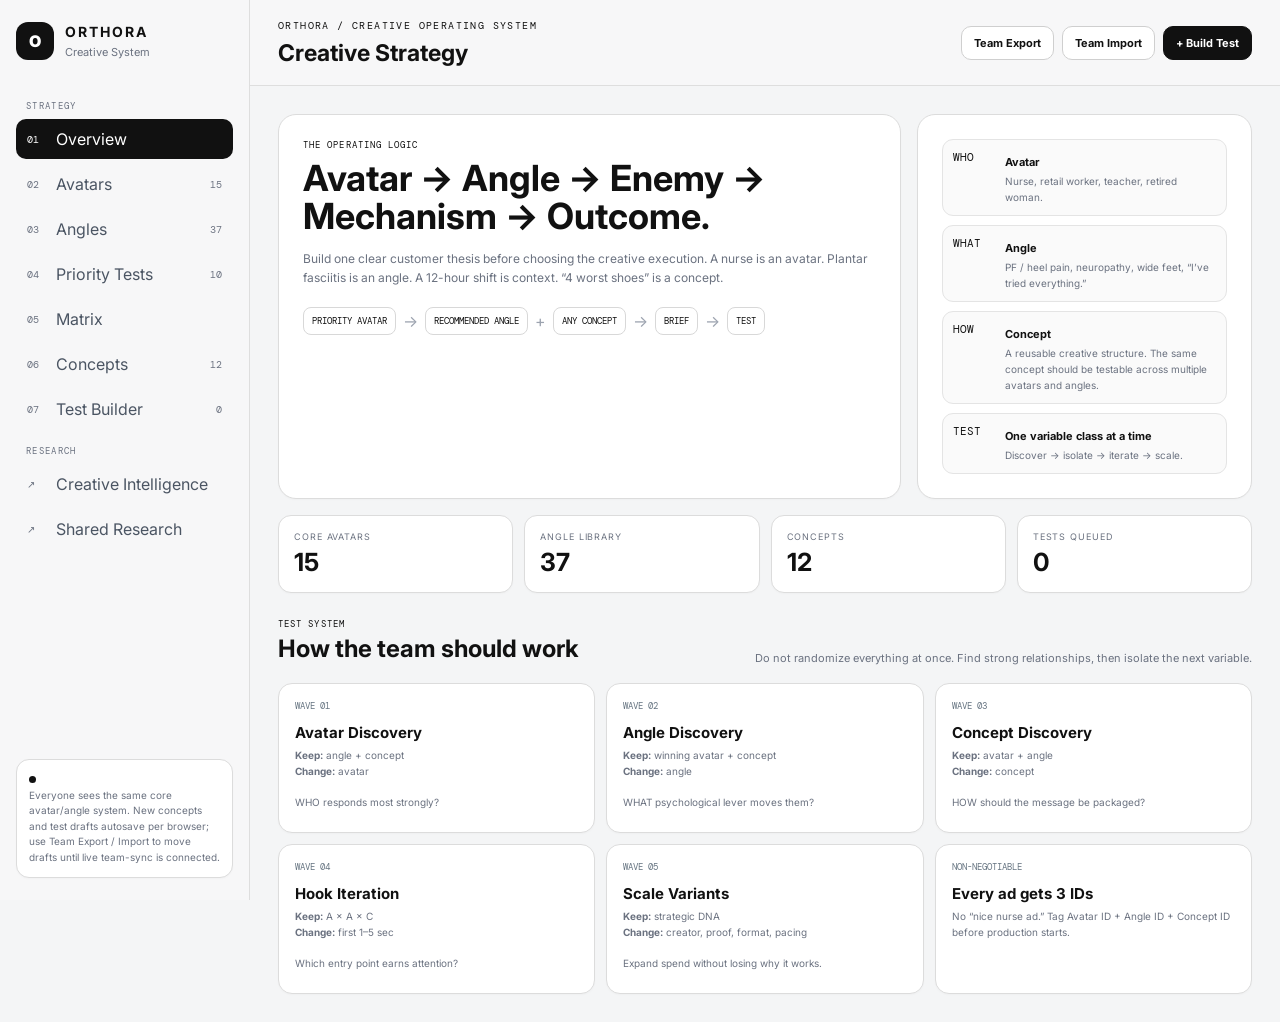
==== commit 71db66a1: "Simplify priorities to avatar-first angle testing" ====
--- a/creative-system.html
+++ b/creative-system.html
@@ -58,30 +58,24 @@
 
 .priority-summary{display:grid;grid-template-columns:repeat(3,minmax(0,1fr));gap:11px;margin-bottom:16px}
 .priority-list{display:grid;gap:12px}
-.priority-card{background:#fff;border:1px solid #dcdcdc;border-radius:16px;overflow:hidden}
-.priority-card.done{opacity:.72}
-.priority-head{display:grid;grid-template-columns:54px minmax(180px,1fr) minmax(180px,1fr) 150px 110px;gap:12px;align-items:center;padding:15px 16px;border-bottom:1px solid #e5e5e5}
+.avatar-priority-card{background:#fff;border:1px solid #dcdcdc;border-radius:16px;overflow:hidden}
+.avatar-priority-head{display:grid;grid-template-columns:54px minmax(220px,.9fr) minmax(0,2fr);gap:14px;align-items:center;padding:16px}
 .rank-badge{width:38px;height:38px;border-radius:50%;background:#111;color:#fff;display:grid;place-items:center;font:700 12px "DM Mono"}
-.priority-head small,.priority-label{display:block;font:8px "DM Mono";letter-spacing:.08em;color:#777;text-transform:uppercase;margin-bottom:4px}
-.priority-head strong{font-size:12px}
-.priority-status{border:1px solid #d6d6d6;background:#fff;color:#111;border-radius:8px;padding:7px;font-size:10px;width:100%}
-.done-toggle{display:flex;align-items:center;gap:7px;font-size:10px;font-weight:700}
-.done-toggle input{accent-color:#111;width:16px;height:16px}
-.priority-body{padding:16px}
-.thesis-grid{display:grid;grid-template-columns:repeat(3,minmax(0,1fr));gap:10px}
-.thesis-box{background:#f7f7f8;border:1px solid #e3e3e3;border-radius:11px;padding:11px}
-.thesis-box p{font-size:10px;line-height:1.5;margin:0;color:#424242}
-.context-line{margin:0 0 11px;font-size:10px;color:#666}
-.priority-lower{display:grid;grid-template-columns:1fr 1.15fr;gap:12px;margin-top:12px}
-.concept-checks{display:grid;grid-template-columns:1fr 1fr;gap:7px}
-.concept-check{display:flex;align-items:flex-start;gap:7px;border:1px solid #e1e1e1;border-radius:9px;padding:8px;background:#fff;font-size:9px;line-height:1.35}
-.concept-check input{margin-top:1px;accent-color:#111}
-.priority-brief{width:100%;min-height:126px;border:1px solid #d7d7d7;border-radius:10px;padding:10px;background:#fff;color:#111;font-size:10px;line-height:1.5;resize:vertical}
-.priority-actions{display:flex;gap:7px;margin-top:10px;justify-content:flex-end}
-.priority-card.done .rank-badge{background:#8c8c8c}
-@media(max-width:980px){.priority-head{grid-template-columns:45px 1fr 1fr}.priority-head .status-col,.priority-head .done-col{grid-column:auto}.thesis-grid,.priority-lower{grid-template-columns:1fr}.priority-summary{grid-template-columns:1fr 1fr 1fr}}
-@media(max-width:680px){.priority-head{grid-template-columns:40px 1fr}.priority-head>div:nth-child(3),.priority-head .status-col,.priority-head .done-col{grid-column:2}.concept-checks{grid-template-columns:1fr}.priority-summary{grid-template-columns:1fr}}
-
+.avatar-priority-name small,.priority-label{display:block;font:8px "DM Mono";letter-spacing:.08em;color:#777;text-transform:uppercase;margin-bottom:4px}
+.avatar-priority-name strong{font-size:14px}
+.avatar-priority-name p{margin:5px 0 0;color:#777;font-size:9px;line-height:1.4}
+.recommended-angles{display:grid;gap:7px}
+.recommended-angle{display:grid;grid-template-columns:30px minmax(170px,1fr) minmax(220px,1.35fr) 92px 88px;gap:9px;align-items:center;border:1px solid #e1e1e1;border-radius:10px;padding:8px 9px;background:#fafafa}
+.angle-rank{font:700 9px "DM Mono";color:#777}
+.angle-main strong{font-size:10px}.angle-main span{display:block;font-size:8px;color:#777;margin-top:2px}
+.angle-reason{font-size:9px;line-height:1.35;color:#555}
+.angle-status{border:1px solid #d6d6d6;background:#fff;color:#111;border-radius:8px;padding:6px;font-size:9px;width:100%}
+.angle-tested{display:flex;align-items:center;gap:5px;font-size:9px;font-weight:700}
+.angle-tested input{accent-color:#111}
+.angle-open{border:1px solid #cfcfcf;background:#fff;color:#111;border-radius:8px;padding:6px 7px;font-size:8px;font-weight:700;cursor:pointer}
+.angle-open:hover{border-color:#111}
+@media(max-width:980px){.avatar-priority-head{grid-template-columns:45px 1fr}.recommended-angles{grid-column:1/-1}.recommended-angle{grid-template-columns:28px 1fr 1.2fr 90px 80px}}
+@media(max-width:680px){.priority-summary{grid-template-columns:1fr}.avatar-priority-head{grid-template-columns:40px 1fr}.recommended-angle{grid-template-columns:26px 1fr}.angle-reason,.recommended-angle .angle-status,.angle-tested,.angle-open{grid-column:2}}
 </style>
 </head>
 <body>
@@ -113,8 +107,8 @@
 <div class="content">
 <section class="view active" id="overviewView">
   <div class="hero">
-    <div class="box"><div class="tag">THE OPERATING LOGIC</div><h2>Avatar → Angle → Enemy → Mechanism → Outcome.</h2><p>Build one clear customer thesis before choosing the creative execution. A nurse is an avatar. Plantar fasciitis is an angle. A 12-hour shift is context. “4 worst shoes” is a concept.</p><div class="flow"><span>AVATAR</span><i>→</i><span>ANGLE</span><i>→</i><span>ENEMY</span><i>→</i><span>MECHANISM</span><i>→</i><span>DESIRED OUTCOME</span><i>→</i><span>CONCEPT</span></div></div>
-    <div class="box rules"><div class="rule"><b>WHO</b><div><strong>Avatar</strong><p>Nurse, retail worker, teacher, retired woman.</p></div></div><div class="rule"><b>WHAT</b><div><strong>Angle</strong><p>PF / heel pain, neuropathy, wide feet, “I’ve tried everything.”</p></div></div><div class="rule"><b>HOW</b><div><strong>Concept</strong><p>Shift diary, ranking, comparison, testimonial.</p></div></div><div class="rule"><b>TEST</b><div><strong>One variable class at a time</strong><p>Discover → isolate → iterate → scale.</p></div></div></div>
+    <div class="box"><div class="tag">THE OPERATING LOGIC</div><h2>Avatar → Angle → Enemy → Mechanism → Outcome.</h2><p>Build one clear customer thesis before choosing the creative execution. A nurse is an avatar. Plantar fasciitis is an angle. A 12-hour shift is context. “4 worst shoes” is a concept.</p><div class="flow"><span>PRIORITY AVATAR</span><i>→</i><span>RECOMMENDED ANGLE</span><i>+</i><span>ANY CONCEPT</span><i>→</i><span>BRIEF</span><i>→</i><span>TEST</span></div></div>
+    <div class="box rules"><div class="rule"><b>WHO</b><div><strong>Avatar</strong><p>Nurse, retail worker, teacher, retired woman.</p></div></div><div class="rule"><b>WHAT</b><div><strong>Angle</strong><p>PF / heel pain, neuropathy, wide feet, “I’ve tried everything.”</p></div></div><div class="rule"><b>HOW</b><div><strong>Concept</strong><p>A reusable creative structure. The same concept should be testable across multiple avatars and angles.</p></div></div><div class="rule"><b>TEST</b><div><strong>One variable class at a time</strong><p>Discover → isolate → iterate → scale.</p></div></div></div>
   </div>
   <div class="metrics"><div class="metric"><small>Core avatars</small><b id="mAvatars">0</b></div><div class="metric"><small>Angle library</small><b id="mAngles">0</b></div><div class="metric"><small>Concepts</small><b id="mConcepts">0</b></div><div class="metric"><small>Tests queued</small><b id="mTests">0</b></div></div>
   <div class="section-head"><div><div class="tag">TEST SYSTEM</div><h2>How the team should work</h2></div><p>Do not randomize everything at once. Find strong relationships, then isolate the next variable.</p></div>
@@ -143,13 +137,13 @@
 
 <section class="view" id="prioritiesView">
   <div class="section-head">
-    <div><div class="tag">WHAT TO TEST FIRST</div><h2>Priority Avatar × Angle Tests</h2></div>
-    <p>This is the operating queue. Each bet has one avatar, one primary angle, the enemy, Orthora mechanism, desired outcome, recommended concepts and a working brief.</p>
+    <div><div class="tag">WHAT TO TEST FIRST</div><h2>Avatar Priority × Recommended Angles</h2></div>
+    <p>Start with the highest-probability avatars. Next to each avatar are the angles most naturally connected to that person. Pick an angle, then choose any concept separately in the Concept Library / Test Builder.</p>
   </div>
   <div class="priority-summary">
-    <div class="metric"><small>Priority bets</small><b id="priorityTotal">10</b></div>
-    <div class="metric"><small>Completed</small><b id="priorityDone">0</b></div>
-    <div class="metric"><small>Concept executions checked</small><b id="priorityConceptDone">0</b></div>
+    <div class="metric"><small>Priority avatars</small><b id="priorityTotal">10</b></div>
+    <div class="metric"><small>Angle tests completed</small><b id="priorityDone">0</b></div>
+    <div class="metric"><small>Total angle opportunities</small><b id="priorityAngleTotal">0</b></div>
   </div>
   <div class="priority-list" id="priorityList"></div>
 </section>
@@ -160,7 +154,7 @@
 </section>
 
 <section class="view" id="conceptsView">
-<div class="section-head"><div><div class="tag">HOW</div><h2>Concept Library</h2></div><p>Reusable creative structures from competitors and your own winners. Translate the underlying logic, not surface copy.</p></div>
+<div class="section-head"><div><div class="tag">HOW</div><h2>Concept Library</h2></div><p>Concepts are reusable creative structures. Build the concept once, then deliberately test that same concept across different Avatar × Angle combinations.</p></div>
 <div class="toolbar"><input class="field" id="conceptSearch" placeholder="Search concept..."><button class="btn primary" id="newConceptBtn">+ Add Concept</button></div>
 <div class="concepts" id="conceptGrid"></div>
 </section>
@@ -188,7 +182,7 @@
 <script>
 
 const byId=id=>document.getElementById(id);
-const pageTitle=byId('pageTitle'),quickBuild=byId('quickBuild'),avatarCount=byId('avatarCount'),angleCount=byId('angleCount'),priorityCount=byId('priorityCount'),conceptCount=byId('conceptCount'),testCount=byId('testCount'),mAvatars=byId('mAvatars'),mAngles=byId('mAngles'),mConcepts=byId('mConcepts'),mTests=byId('mTests'),priorityList=byId('priorityList'),priorityTotal=byId('priorityTotal'),priorityDone=byId('priorityDone'),priorityConceptDone=byId('priorityConceptDone');
+const pageTitle=byId('pageTitle'),quickBuild=byId('quickBuild'),avatarCount=byId('avatarCount'),angleCount=byId('angleCount'),priorityCount=byId('priorityCount'),conceptCount=byId('conceptCount'),testCount=byId('testCount'),mAvatars=byId('mAvatars'),mAngles=byId('mAngles'),mConcepts=byId('mConcepts'),mTests=byId('mTests'),priorityList=byId('priorityList'),priorityTotal=byId('priorityTotal'),priorityDone=byId('priorityDone'),priorityAngleTotal=byId('priorityAngleTotal');
 const avatarSearch=byId('avatarSearch'),avatarType=byId('avatarType'),avatarGrid=byId('avatarGrid'),angleSearch=byId('angleSearch'),angleFamily=byId('angleFamily'),angleList=byId('angleList'),matrixTable=byId('matrixTable'),conceptSearch=byId('conceptSearch'),conceptGrid=byId('conceptGrid'),newConceptBtn=byId('newConceptBtn');
 const conceptModal=byId('conceptModal'),closeConcept=byId('closeConcept'),cancelConcept=byId('cancelConcept'),saveConcept=byId('saveConcept'),cName=byId('cName'),cFamily=byId('cFamily'),cFormat=byId('cFormat'),cUrl=byId('cUrl'),cThumb=byId('cThumb'),cStructure=byId('cStructure'),cWhy=byId('cWhy');
 const bAvatar=byId('bAvatar'),bAngle=byId('bAngle'),bConcept=byId('bConcept'),bType=byId('bType'),bHook=byId('bHook'),bProof=byId('bProof'),bHypothesis=byId('bHypothesis'),creativeId=byId('creativeId'),briefTitle=byId('briefTitle'),briefAvatar=byId('briefAvatar'),briefAngle=byId('briefAngle'),briefConcept=byId('briefConcept'),briefTruth=byId('briefTruth'),briefMechanism=byId('briefMechanism'),briefOutcome=byId('briefOutcome'),addTest=byId('addTest'),copyBrief=byId('copyBrief'),testRows=byId('testRows'),exportBtn=byId('exportBtn'),importInput=byId('importInput');
@@ -253,17 +247,77 @@
 ].map(x=>({id:x[0],name:x[1],family:x[2],truth:x[3],mechanism:x[4],outcome:x[5],priority:x[6]}));
 
 
-const PRIORITIES=[
-{id:'P01',rank:1,avatar:'AV01',angle:'Heel Pain / Plantar Fasciitis',context:'Long hospital shifts · hard floors · repeated standing and walking',enemy:'Running shoes and soft comfort foam can feel good early but may not give sustained support through a long hospital day.',mechanism:'Resilient heel cushioning + structured arch/midfoot support + stable base.',outcome:'Finish the shift without limping and wake up with less first-step heel discomfort.',concepts:['CP01','CP05','CP10','CP12','CP02']},
-{id:'P02',rank:2,avatar:'AV03',angle:'Heel Pain / Standing Pain',context:'Long static standing · retail floors · register / store environment',enemy:'Flat casual sneakers and memory-foam style shoes can compress under hours of static standing.',mechanism:'Standing-grade cushioning + arch support + stable platform.',outcome:'Stand a full shift with less heel throbbing and walk to the car normally.',concepts:['CP07','CP09','CP05','CP06']},
-{id:'P03',rank:3,avatar:'AV01',angle:'Back / Knee / Leg Pain',context:'Hospital floors · high step count · long shifts',enemy:'Flat or unstable shoes can leave the lower body compensating all day on hard floors.',mechanism:'Stable base + impact reduction + arch/midfoot support.',outcome:'Finish work with less lower-body fatigue and still function after the shift.',concepts:['CP09','CP07','CP06','CP04']},
-{id:'P04',rank:4,avatar:'AV14',angle:'Heel Pain / PF / Walking Pain',context:'Errands · daily walks · travel · family activities',enemy:'Many comfort shoes are either soft but unsupported, or supportive but rigid and orthopedic-looking.',mechanism:'Heel/arch support + cushioning + roomy fit.',outcome:'Walk for errands, travel and everyday life without constantly thinking about foot pain.',concepts:['CP10','CP05','CP12','CP02']},
-{id:'P05',rank:5,avatar:'AV04',angle:'Heel / Forefoot Pain',context:'Fast restaurant shifts · doubles · pivoting and standing',enemy:'Generic work shoes often prioritize basic workplace utility without enough all-day heel and forefoot comfort.',mechanism:'Forefoot + heel cushioning with stable support; use grip proof only where product claims are verified.',outcome:'Finish a double without feeling like the feet are wrecked.',concepts:['CP11','CP07','CP09','CP04']},
-{id:'P06',rank:6,avatar:'AV14',angle:'Neuropathy / Sensitive Feet',context:'Older / sensitive feet · everyday walking and errands',enemy:'Tight, hard or heat-trapping footwear can create pressure points and friction on sensitive feet.',mechanism:'Roomy toe area + softer non-restrictive fit + stable cushioning.',outcome:'Walk with less pressure and irritation and feel more confident in everyday movement.',concepts:['CP06','CP05','CP12','CP08']},
-{id:'P07',rank:7,avatar:'AV13',angle:'Wide Feet / Bunions / Swelling',context:'Working all day · feet changing size through the day',enemy:'Sizing up can make the heel sloppy, while many “wide” shoes still squeeze the toe area.',mechanism:'Wide toe box + secure heel + room for day-long swelling.',outcome:'Finish the day without toe pressure while still feeling secure in the shoe.',concepts:['CP06','CP02','CP07','CP09']},
-{id:'P08',rank:8,avatar:'AV06',angle:'Heel + Back / Knee Pain',context:'Classroom standing · walking · stairs · school day',enemy:'Flats and fashion-first sneakers may look appropriate but often lack support for a full day standing.',mechanism:'Standing-grade cushioning + support in a lightweight, professional-looking shoe.',outcome:'Teach all day with less heel/lower-body fatigue and still have energy afterward.',concepts:['CP07','CP09','CP05','CP02']},
-{id:'P09',rank:9,avatar:'AV12',angle:'Heel + Knee / Back Pain',context:'Long standing workdays under higher sustained load',enemy:'Very soft shoes can bottom out, while narrow or unstable shoes can make every step feel less supported.',mechanism:'Stable platform + resilient cushioning + structured support.',outcome:'Feel supported and stable through the workday instead of punished by every step.',concepts:['CP09','CP06','CP05','CP12']},
-{id:'P10',rank:10,avatar:'AV08',angle:'Heel / Forefoot / Lower-Body Pain',context:'Concrete floors · high step count · warehouse or factory shifts',enemy:'Concrete and repeated loading can overwhelm casual cushioning and weak work-shoe support.',mechanism:'Resilient cushioning + arch support + durable stable platform.',outcome:'Get through the shift with less foot and lower-body fatigue.',concepts:['CP07','CP11','CP06','CP09']}
+const PRIORITY_AVATARS=[
+{id:'PA01',rank:1,avatar:'AV01',why:'Largest high-intent worker avatar with strong pain urgency and abundant VOC.',angles:[
+{id:'PA01-A1',angleId:'AN07',label:'Heel Pain / Plantar Fasciitis',reason:'Highly natural for nurses on hard hospital floors and strongly supported by VOC.'},
+{id:'PA01-A2',angleId:'AN09',label:'Back / Knee / Leg Pain',reason:'Strong secondary pain territory after long standing and high step counts.'},
+{id:'PA01-A3',angleId:'AN11',label:'Swelling Through the Day',reason:'Long shifts make fit and swelling increasingly relevant late in the day.'},
+{id:'PA01-A4',angleId:'AN16',label:'I’ve Tried Everything',reason:'Nurses are sophisticated buyers who have often tried Hoka, Brooks, clogs and insoles.'},
+{id:'PA01-A5',angleId:'AN10',label:'Wide Feet / Bunions / Toe Pressure',reason:'Common fit issue in an audience spending long hours on feet.'}
+]},
+{id:'PA02',rank:2,avatar:'AV03',why:'Large service-worker audience with very clear standing-pain recognition.',angles:[
+{id:'PA02-A1',angleId:'AN04',label:'Heel Pain / Standing Pain',reason:'The most immediate retail pain: hours of static standing and heel pressure.'},
+{id:'PA02-A2',angleId:'AN09',label:'Back / Knee / Leg Pain',reason:'Hard-floor standing often becomes a whole lower-body fatigue story.'},
+{id:'PA02-A3',angleId:'AN11',label:'Swelling Through the Day',reason:'Shoes can feel different by the end of a long store shift.'},
+{id:'PA02-A4',angleId:'AN16',label:'I’ve Tried Everything',reason:'Many retail workers cycle through Skechers, inserts and cheap comfort shoes.'},
+{id:'PA02-A5',angleId:'AN10',label:'Wide Feet / Bunions',reason:'Fit pain becomes more acute over repeated standing hours.'}
+]},
+{id:'PA03',rank:3,avatar:'AV14',why:'Strong 55+ mobility market where pain directly threatens independence.',angles:[
+{id:'PA03-A1',angleId:'AN07',label:'Heel Pain / PF / Walking Pain',reason:'Walking comfort and heel pain are central to keeping everyday mobility.'},
+{id:'PA03-A2',angleId:'AN12',label:'Neuropathy / Sensitive Feet',reason:'Much more naturally concentrated here than in younger worker avatars.'},
+{id:'PA03-A3',angleId:'AN10',label:'Wide Feet / Bunions / Toe Pressure',reason:'Age, bunions and fit sensitivity make toe-room messaging highly relevant.'},
+{id:'PA03-A4',angleId:'AN11',label:'Swelling',reason:'Daily swelling and changing foot volume are common fit frustrations in this avatar.'},
+{id:'PA03-A5',angleId:'AN16',label:'I’ve Tried Everything',reason:'Older buyers often have a long history of expensive shoes, orthotics and failed solutions.'}
+]},
+{id:'PA04',rank:4,avatar:'AV04',why:'High-pain service role with fast movement, long shifts and very tangible foot fatigue.',angles:[
+{id:'PA04-A1',angleId:'AN13',label:'Heel / Forefoot Pain',reason:'Servers load both heel and forefoot through standing, walking and pivoting.'},
+{id:'PA04-A2',angleId:'AN09',label:'Back / Knee / Leg Pain',reason:'Long doubles create a strong lower-body fatigue narrative.'},
+{id:'PA04-A3',angleId:'AN11',label:'Swelling',reason:'Long hot shifts can make shoes progressively tighter and less comfortable.'},
+{id:'PA04-A4',angleId:'AN16',label:'I’ve Tried Everything',reason:'Restaurant workers often rotate through clogs, Crocs and non-slip work shoes.'},
+{id:'PA04-A5',angleId:'AN14',label:'Slip / Fall Anxiety',reason:'Safety is uniquely salient in wet or greasy restaurant environments.'}
+]},
+{id:'PA05',rank:5,avatar:'AV13',why:'Excellent fit with Orthora’s female 50+ core and multiple overlapping pain territories.',angles:[
+{id:'PA05-A1',angleId:'AN07',label:'Heel Pain / Plantar Fasciitis',reason:'Strong overlap between mature workers, heel pain and next-day recovery issues.'},
+{id:'PA05-A2',angleId:'AN10',label:'Wide Feet / Bunions',reason:'High-fit relevance and strong self-identification.'},
+{id:'PA05-A3',angleId:'AN11',label:'Swelling Through the Day',reason:'Long workdays amplify fit changes and pressure.'},
+{id:'PA05-A4',angleId:'AN09',label:'Back / Knee / Leg Pain',reason:'Lower-body fatigue is a major adjacent pain territory.'},
+{id:'PA05-A5',angleId:'AN16',label:'I’ve Tried Everything',reason:'A mature buyer is often more skeptical because she has already bought many “comfort” shoes.'}
+]},
+{id:'PA06',rank:6,avatar:'AV06',why:'Large female occupation with long standing, professional appearance needs and clear after-work fatigue.',angles:[
+{id:'PA06-A1',angleId:'AN07',label:'Heel Pain',reason:'Standing through classes and hallways makes heel pain highly recognizable.'},
+{id:'PA06-A2',angleId:'AN09',label:'Back / Knee Pain',reason:'A full school day often turns foot fatigue into lower-body fatigue.'},
+{id:'PA06-A3',angleId:'AN11',label:'Swelling',reason:'Relevant after long days of standing and classroom walking.'},
+{id:'PA06-A4',angleId:'AN16',label:'I’ve Tried Everything',reason:'Teachers often mix fashion sneakers, running shoes and inserts without a work-specific solution.'},
+{id:'PA06-A5',angleId:'AN33',label:'Comfort Without the Orthopedic Look',reason:'Professional appearance matters more here than in many work-floor avatars.'}
+]},
+{id:'PA07',rank:7,avatar:'AV12',why:'Strong pain intensity and product-fit potential when treated respectfully and specifically.',angles:[
+{id:'PA07-A1',angleId:'AN07',label:'Heel Pain',reason:'Higher sustained load makes heel comfort highly salient.'},
+{id:'PA07-A2',angleId:'AN09',label:'Knee / Back / Leg Pain',reason:'Whole-body fatigue is a natural and emotionally strong territory.'},
+{id:'PA07-A3',angleId:'AN11',label:'Swelling',reason:'Fit changes and pressure become especially relevant late in the day.'},
+{id:'PA07-A4',angleId:'AN16',label:'I’ve Tried Everything',reason:'Many soft “comfort” shoes fail because softness alone does not equal support.'},
+{id:'PA07-A5',angleId:'AN15',label:'Stability / Feeling Supported',reason:'A stable platform can be framed around confidence rather than body-shaming.'}
+]},
+{id:'PA08',rank:8,avatar:'AV05',why:'Very clear work conditions and pain, especially for long standing kitchen roles.',angles:[
+{id:'PA08-A1',angleId:'AN13',label:'Heel / Forefoot Pain',reason:'Long static standing and short fast movement loads the entire foot.'},
+{id:'PA08-A2',angleId:'AN09',label:'Back / Knee / Leg Pain',reason:'Kitchen shifts create strong lower-body fatigue.'},
+{id:'PA08-A3',angleId:'AN16',label:'I’ve Tried Everything',reason:'Crocs, clogs and cheap non-slips are common failed alternatives.'},
+{id:'PA08-A4',angleId:'AN14',label:'Slip / Fall Anxiety',reason:'Wet and greasy floors make safety a highly specific buying concern.'},
+{id:'PA08-A5',angleId:'AN24',label:'Heavy Work Shoes / Leg Fatigue',reason:'Traditional work clogs can feel heavy over long shifts.'}
+]},
+{id:'PA09',rank:9,avatar:'AV02',why:'Healthcare-adjacent avatar with similar long-shift pain but slightly less scale than nurses.',angles:[
+{id:'PA09-A1',angleId:'AN07',label:'Heel Pain / Plantar Fasciitis',reason:'Caregiving involves long standing and walking with very little recovery.'},
+{id:'PA09-A2',angleId:'AN09',label:'Back / Knee / Leg Pain',reason:'Lifting, transfers and walking make lower-body fatigue especially relevant.'},
+{id:'PA09-A3',angleId:'AN11',label:'Swelling',reason:'Long caregiving shifts can create late-day fit pressure.'},
+{id:'PA09-A4',angleId:'AN16',label:'I’ve Tried Everything',reason:'Strong fit for a worker who has already tested running and comfort shoes.'},
+{id:'PA09-A5',angleId:'AN10',label:'Wide Feet / Toe Pressure',reason:'Long wear makes small fit problems much more painful.'}
+]},
+{id:'PA10',rank:10,avatar:'AV08',why:'Clear hard-floor pain and strong functional product fit, though slightly less aligned with the female core.',angles:[
+{id:'PA10-A1',angleId:'AN13',label:'Heel / Forefoot Pain',reason:'Concrete and repetitive loading make foot pain highly tangible.'},
+{id:'PA10-A2',angleId:'AN09',label:'Back / Knee / Leg Pain',reason:'Lower-body fatigue is a natural extension of hard-floor work.'},
+{id:'PA10-A3',angleId:'AN16',label:'I’ve Tried Everything',reason:'Workers often cycle through work sneakers, safety shoes and inserts.'},
+{id:'PA10-A4',angleId:'AN15',label:'Stability / Support',reason:'A stable platform matters during repetitive movement and long standing.'},
+{id:'PA10-A5',angleId:'AN19',label:'Shoes Wear Out Too Fast',reason:'High-frequency use makes durability frustration more emotionally and financially relevant.'}
+]}
 ];
 
 const HERO={
@@ -285,55 +339,47 @@
 ['CP11','Work Floor Test','Demonstration','Demo Video','Real floor, long stand, walking, pivoting and environment proof.','Contextual proof beats generic product claims.'],
 ['CP12','I’ve Tried Everything Confessional','Testimonial','UGC Story','List previous shoes and money spent → skepticism → why this test felt different.','Mirrors the internal conversation of the skeptical buyer.']
 ].map(x=>({id:x[0],name:x[1],family:x[2],format:x[3],structure:x[4],why:x[5],url:'',thumb:''}));
-const KEY='orthoraCreativeSystemV1';let local=load();function load(){try{let x=JSON.parse(localStorage.getItem(KEY)||'{}');return{concepts:Array.isArray(x.concepts)?x.concepts:[],tests:Array.isArray(x.tests)?x.tests:[],priorityState:x.priorityState&&typeof x.priorityState==='object'?x.priorityState:{}}}catch{return{concepts:[],tests:[],priorityState:{}}}}function save(){localStorage.setItem(KEY,JSON.stringify(local));counts()}function concepts(){return[...SEED,...local.concepts]}function esc(s=''){return String(s).replace(/[&<>"']/g,c=>({'&':'&amp;','<':'&lt;','>':'&gt;','"':'&quot;',"'":'&#39;'}[c]))}function slug(s=''){return s.toUpperCase().replace(/[^A-Z0-9]+/g,'_').replace(/^_|_$/g,'').slice(0,24)}function get(arr,id){return arr.find(x=>x.id===id)}function score(av,an){if((HERO[av]||[]).includes(an))return 3;if((STRONG[av]||[]).includes(an))return 2;if(UNIVERSAL.has(an))return 1;return 0}function toast(m){let e=document.createElement('div');e.className='toast';e.textContent=m;document.body.appendChild(e);setTimeout(()=>e.remove(),1600)}function counts(){avatarCount.textContent=AVATARS.length;angleCount.textContent=ANGLES.filter(a=>a.id!=='AN01').length;priorityCount.textContent=PRIORITIES.length;conceptCount.textContent=concepts().length;testCount.textContent=local.tests.length;mAvatars.textContent=AVATARS.length;mAngles.textContent=ANGLES.filter(a=>a.id!=='AN01').length;mConcepts.textContent=concepts().length;mTests.textContent=local.tests.length;if(priorityTotal){priorityTotal.textContent=PRIORITIES.length;const states=Object.values(local.priorityState||{});priorityDone.textContent=states.filter(s=>s.done).length;priorityConceptDone.textContent=states.reduce((n,s)=>n+(Array.isArray(s.checkedConcepts)?s.checkedConcepts.length:0),0)}}
+const KEY='orthoraCreativeSystemV1';let local=load();function load(){try{let x=JSON.parse(localStorage.getItem(KEY)||'{}');return{concepts:Array.isArray(x.concepts)?x.concepts:[],tests:Array.isArray(x.tests)?x.tests:[],priorityState:x.priorityState&&typeof x.priorityState==='object'?x.priorityState:{}}}catch{return{concepts:[],tests:[],priorityState:{}}}}function save(){localStorage.setItem(KEY,JSON.stringify(local));counts()}function concepts(){return[...SEED,...local.concepts]}function esc(s=''){return String(s).replace(/[&<>"']/g,c=>({'&':'&amp;','<':'&lt;','>':'&gt;','"':'&quot;',"'":'&#39;'}[c]))}function slug(s=''){return s.toUpperCase().replace(/[^A-Z0-9]+/g,'_').replace(/^_|_$/g,'').slice(0,24)}function get(arr,id){return arr.find(x=>x.id===id)}function score(av,an){if((HERO[av]||[]).includes(an))return 3;if((STRONG[av]||[]).includes(an))return 2;if(UNIVERSAL.has(an))return 1;return 0}function toast(m){let e=document.createElement('div');e.className='toast';e.textContent=m;document.body.appendChild(e);setTimeout(()=>e.remove(),1600)}function counts(){avatarCount.textContent=AVATARS.length;angleCount.textContent=ANGLES.filter(a=>a.id!=='AN01').length;priorityCount.textContent=PRIORITY_AVATARS.length;conceptCount.textContent=concepts().length;testCount.textContent=local.tests.length;mAvatars.textContent=AVATARS.length;mAngles.textContent=ANGLES.filter(a=>a.id!=='AN01').length;mConcepts.textContent=concepts().length;mTests.textContent=local.tests.length;if(priorityTotal){priorityTotal.textContent=PRIORITY_AVATARS.length;const states=Object.values(local.priorityState||{});priorityDone.textContent=states.filter(s=>s.tested).length;if(priorityAngleTotal)priorityAngleTotal.textContent=PRIORITY_AVATARS.reduce((n,p)=>n+p.angles.length,0)}}
 const titles={overview:'Creative Strategy',avatars:'Avatar Library',angles:'Angle Library',priorities:'Priority Tests',matrix:'Avatar × Angle Matrix',concepts:'Concept Library',builder:'Test Builder'};document.querySelectorAll('[data-view]').forEach(b=>b.onclick=()=>show(b.dataset.view));function show(v){document.querySelectorAll('.view').forEach(x=>x.classList.remove('active'));document.querySelectorAll('[data-view]').forEach(x=>x.classList.toggle('active',x.dataset.view===v));document.getElementById(v+'View').classList.add('active');pageTitle.textContent=titles[v];if(v==='avatars')renderAvatars();if(v==='angles')renderAngles();if(v==='priorities')renderPriorities();if(v==='matrix')renderMatrix();if(v==='concepts')renderConcepts();if(v==='builder'){builderOptions();renderTests();brief()}window.scrollTo(0,0)}quickBuild.onclick=()=>show('builder');
-function renderAvatars(){let q=avatarSearch.value.toLowerCase(),t=avatarType.value;let d=AVATARS.filter(a=>(!t||a.type===t)&&JSON.stringify(a).toLowerCase().includes(q));avatarGrid.innerHTML=d.map(a=>`<article class="card avatar-card" data-avatar="${a.id}"><div class="card-top"><span class="id">${a.id}</span><span class="pill ${a.priority==='Core'?'core':''}">${a.priority}</span></div><h3>${esc(a.name)}</h3><div class="meta">${esc(a.type)} · ${esc(a.env)}</div><p><b>Reality:</b> ${esc(a.reality)}</p><p><b>Desired outcome:</b> ${esc(a.desire)}</p><p><b>Failed alternatives:</b> ${esc(a.failed)}</p><p><b>Best proof:</b> ${esc(a.proof)}</p><div class="chips">${a.pains.map(x=>`<span class="chip">${esc(x)}</span>`).join('')}</div></article>`).join('')}avatarGrid.querySelectorAll('.avatar-card').forEach(card=>card.onclick=()=>{show('builder');bAvatar.value=card.dataset.avatar;brief()});avatarSearch.oninput=renderAvatars;avatarType.onchange=renderAvatars;
+function renderAvatars(){let q=avatarSearch.value.toLowerCase(),t=avatarType.value;let d=AVATARS.filter(a=>(!t||a.type===t)&&JSON.stringify(a).toLowerCase().includes(q));avatarGrid.innerHTML=d.map(a=>`<article class="card avatar-card" data-avatar="${a.id}"><div class="card-top"><span class="id">${a.id}</span><span class="pill ${a.priority==='Core'?'core':''}">${a.priority}</span></div><h3>${esc(a.name)}</h3><div class="meta">${esc(a.type)} · ${esc(a.env)}</div><p><b>Reality:</b> ${esc(a.reality)}</p><p><b>Desired outcome:</b> ${esc(a.desire)}</p><p><b>Failed alternatives:</b> ${esc(a.failed)}</p><p><b>Best proof:</b> ${esc(a.proof)}</p><div class="chips">${a.pains.map(x=>`<span class="chip">${esc(x)}</span>`).join('')}</div></article>`).join('');avatarGrid.querySelectorAll('.avatar-card').forEach(card=>card.onclick=()=>{show('builder');bAvatar.value=card.dataset.avatar;brief()});avatarSearch.oninput=renderAvatars;avatarType.onchange=renderAvatars;}
 function renderAngles(){let fam=[...new Set(ANGLES.map(a=>a.family))];if(angleFamily.options.length===1)fam.forEach(x=>angleFamily.add(new Option(x,x)));let q=angleSearch.value.toLowerCase(),f=angleFamily.value;let d=ANGLES.filter(a=>a.id!=='AN01').filter(a=>(!f||a.family===f)&&JSON.stringify(a).toLowerCase().includes(q));angleList.innerHTML=d.map(a=>`<div class="angle"><div class="id">${a.id}</div><div class="angle-name">${esc(a.name)}</div><div class="angle-family">${esc(a.family)}</div><div class="angle-truth"><b>Truth:</b> ${esc(a.truth)}<br><b>Mechanism:</b> ${esc(a.mechanism)}<br><b>Outcome:</b> ${esc(a.outcome)}</div><div class="angle-prio">${a.priority}</div></div>`).join('')}angleSearch.oninput=renderAngles;angleFamily.onchange=renderAngles;
 
 function priorityStateFor(id){
-  if(!local.priorityState[id]) local.priorityState[id]={done:false,status:'Not started',checkedConcepts:[],brief:''};
+  if(!local.priorityState[id]) local.priorityState[id]={tested:false,status:'Not started'};
   return local.priorityState[id];
 }
 function renderPriorities(){
   counts();
-  priorityList.innerHTML=PRIORITIES.map(p=>{
-    const a=get(AVATARS,p.avatar),s=priorityStateFor(p.id);
-    const conceptHtml=p.concepts.map(id=>{
-      const c=get(concepts(),id); if(!c)return '';
-      const checked=(s.checkedConcepts||[]).includes(id)?'checked':'';
-      return `<label class="concept-check"><input type="checkbox" class="priority-concept" data-pid="${p.id}" data-cid="${id}" ${checked}><span><b>${esc(c.name)}</b><br><span style="color:#777">${esc(c.family)} · ${esc(c.format)}</span></span></label>`;
+  const totalAngles=PRIORITY_AVATARS.reduce((n,p)=>n+p.angles.length,0);
+  if(priorityTotal)priorityTotal.textContent=PRIORITY_AVATARS.length;
+  if(priorityAngleTotal)priorityAngleTotal.textContent=totalAngles;
+  priorityList.innerHTML=PRIORITY_AVATARS.map(p=>{
+    const a=get(AVATARS,p.avatar);
+    const angles=p.angles.map((ang,i)=>{
+      const s=priorityStateFor(ang.id);
+      return `<div class="recommended-angle">
+        <div class="angle-rank">#${i+1}</div>
+        <div class="angle-main"><strong>${esc(ang.label)}</strong><span>${esc(get(ANGLES,ang.angleId)?.family||'Angle')}</span></div>
+        <div class="angle-reason">${esc(ang.reason)}</div>
+        <select class="angle-status" data-aid="${ang.id}">${['Not started','Briefing','Ready','Testing','Winner','Loser','Retest'].map(x=>`<option ${x===s.status?'selected':''}>${x}</option>`).join('')}</select>
+        <label class="angle-tested"><input type="checkbox" class="angle-tested-input" data-aid="${ang.id}" ${s.tested?'checked':''}> Tested</label>
+        <button class="angle-open" data-avatar="${p.avatar}" data-angle="${ang.angleId}">Build test →</button>
+      </div>`;
     }).join('');
-    return `<article class="priority-card ${s.done?'done':''}" data-priority="${p.id}">
-      <div class="priority-head">
+    return `<article class="avatar-priority-card">
+      <div class="avatar-priority-head">
         <div><div class="rank-badge">#${p.rank}</div></div>
-        <div><small>Avatar</small><strong>${esc(a?.name||p.avatar)}</strong></div>
-        <div><small>Primary angle</small><strong>${esc(p.angle)}</strong></div>
-        <div class="status-col"><small>Status</small><select class="priority-status" data-pid="${p.id}">${['Not started','Briefing','Concepting','In production','Testing','Winner','Loser','Needs iteration'].map(x=>`<option ${x===s.status?'selected':''}>${x}</option>`).join('')}</select></div>
-        <div class="done-col"><label class="done-toggle"><input class="priority-done" data-pid="${p.id}" type="checkbox" ${s.done?'checked':''}> Done</label></div>
-      </div>
-      <div class="priority-body">
-        <p class="context-line"><span class="priority-label">Context</span>${esc(p.context)}</p>
-        <div class="thesis-grid">
-          <div class="thesis-box"><span class="priority-label">Enemy</span><p>${esc(p.enemy)}</p></div>
-          <div class="thesis-box"><span class="priority-label">Mechanism</span><p>${esc(p.mechanism)}</p></div>
-          <div class="thesis-box"><span class="priority-label">Desired outcome</span><p>${esc(p.outcome)}</p></div>
-        </div>
-        <div class="priority-lower">
-          <div><span class="priority-label">Recommended concepts · check each execution as you test it</span><div class="concept-checks">${conceptHtml}</div></div>
-          <div><span class="priority-label">Working creative brief</span><textarea class="priority-brief" data-pid="${p.id}" placeholder="Write the creative brief here: hook direction, creator, proof, scene plan, claims to avoid, CTA...">${esc(s.brief||'')}</textarea><div class="priority-actions"><button class="btn priority-copy" data-pid="${p.id}">Copy Thesis</button><button class="btn primary priority-build" data-pid="${p.id}">Open in Test Builder →</button></div></div>
-        </div>
+        <div class="avatar-priority-name"><small>Priority avatar</small><strong>${esc(a?.name||p.avatar)}</strong><p>${esc(p.why)}</p></div>
+        <div class="recommended-angles"><span class="priority-label">Recommended angles — ranked for this avatar</span>${angles}</div>
       </div>
     </article>`;
   }).join('');
-  document.querySelectorAll('.priority-status').forEach(el=>el.onchange=()=>{priorityStateFor(el.dataset.pid).status=el.value;save();});
-  document.querySelectorAll('.priority-done').forEach(el=>el.onchange=()=>{priorityStateFor(el.dataset.pid).done=el.checked;save();renderPriorities();});
-  document.querySelectorAll('.priority-concept').forEach(el=>el.onchange=()=>{const s=priorityStateFor(el.dataset.pid);const set=new Set(s.checkedConcepts||[]);el.checked?set.add(el.dataset.cid):set.delete(el.dataset.cid);s.checkedConcepts=[...set];save();});
-  document.querySelectorAll('.priority-brief').forEach(el=>el.oninput=()=>{priorityStateFor(el.dataset.pid).brief=el.value;save();});
-  document.querySelectorAll('.priority-copy').forEach(el=>el.onclick=async()=>{const p=PRIORITIES.find(x=>x.id===el.dataset.pid),a=get(AVATARS,p.avatar);const txt=`Avatar: ${a?.name}\nAngle: ${p.angle}\nContext: ${p.context}\nEnemy: ${p.enemy}\nMechanism: ${p.mechanism}\nDesired outcome: ${p.outcome}`;await navigator.clipboard.writeText(txt);toast('Thesis copied')});
-  document.querySelectorAll('.priority-build').forEach(el=>el.onclick=()=>{const p=PRIORITIES.find(x=>x.id===el.dataset.pid),s=priorityStateFor(p.id);show('builder');bAvatar.value=p.avatar;const match=ANGLES.filter(a=>a.id!=='AN01').find(a=>p.angle.toLowerCase().includes(a.name.split('/')[0].trim().toLowerCase())||a.name.toLowerCase().includes(p.angle.split('/')[0].trim().toLowerCase()));if(match)bAngle.value=match.id;const chosen=(s.checkedConcepts||[])[0]||p.concepts[0];if(chosen&&get(concepts(),chosen))bConcept.value=chosen;bProof.value='';bHypothesis.value=`Avatar: ${get(AVATARS,p.avatar)?.name}\nPrimary angle: ${p.angle}\nContext: ${p.context}\nEnemy: ${p.enemy}\nMechanism: ${p.mechanism}\nDesired outcome: ${p.outcome}${s.brief?'\n\nWorking brief:\n'+s.brief:''}`;brief();});
+  document.querySelectorAll('.angle-status').forEach(el=>el.onchange=()=>{priorityStateFor(el.dataset.aid).status=el.value;save();});
+  document.querySelectorAll('.angle-tested-input').forEach(el=>el.onchange=()=>{priorityStateFor(el.dataset.aid).tested=el.checked;save();counts();});
+  document.querySelectorAll('.angle-open').forEach(el=>el.onclick=()=>{show('builder');bAvatar.value=el.dataset.avatar;bAngle.value=el.dataset.angle;brief();});
+  counts();
 }
-
-function renderMatrix(){let h=`<thead><tr><th class="avatar">Avatar</th>${ANGLES.map(a=>`<th title="${esc(a.name)}">${a.id}<br><span style="font-size:7px;color:#83909b">${esc(a.name.slice(0,18))}</span></th>`).join('')}</tr></thead><tbody>`;AVATARS.forEach(a=>{h+=`<tr><td class="avatar"><b>${a.id}</b> · ${esc(a.name)}</td>`;ANGLES.forEach(n=>{let s=score(a.id,n.id);h+=`<td><div class="score s${s}" data-av="${a.id}" data-an="${n.id}" title="${esc(a.name)} × ${esc(n.name)}">${s||''}</div></td>`});h+='</tr>'});h+='</tbody>';matrixTable.innerHTML=h;matrixTable.querySelectorAll('.score').forEach(x=>x.onclick=()=>{show('builder');bAvatar.value=x.dataset.av;bAngle.value=x.dataset.an;brief()})}
+function renderMatrix(){let h=`<thead><tr><th class="avatar">Avatar</th>${ANGLES.filter(a=>a.id!=='AN01').map(a=>`<th title="${esc(a.name)}">${a.id}<br><span style="font-size:7px;color:#83909b">${esc(a.name.slice(0,18))}</span></th>`).join('')}</tr></thead><tbody>`;AVATARS.forEach(a=>{h+=`<tr><td class="avatar"><b>${a.id}</b> · ${esc(a.name)}</td>`;ANGLES.filter(n=>n.id!=='AN01').forEach(n=>{let s=score(a.id,n.id);h+=`<td><div class="score s${s}" data-av="${a.id}" data-an="${n.id}" title="${esc(a.name)} × ${esc(n.name)}">${s||''}</div></td>`});h+='</tr>'});h+='</tbody>';matrixTable.innerHTML=h;matrixTable.querySelectorAll('.score').forEach(x=>x.onclick=()=>{show('builder');bAvatar.value=x.dataset.av;bAngle.value=x.dataset.an;brief()})}
 function renderConcepts(){let q=conceptSearch.value.toLowerCase(),d=concepts().filter(c=>JSON.stringify(c).toLowerCase().includes(q));conceptGrid.innerHTML=d.length?d.map(c=>`<article class="concept"><div class="thumb">${c.thumb?'<img src="'+esc(c.thumb)+'" alt="">':'REFERENCE / THUMBNAIL'}</div><div class="concept-body"><div class="id">${c.id} · ${esc(c.family)}</div><h3>${esc(c.name)}</h3><div class="meta">${esc(c.format)}</div><p><b>Structure:</b> ${esc(c.structure)}</p><p><b>Why:</b> ${esc(c.why)}</p><div class="concept-actions">${c.url?'<a class="btn" href="'+esc(c.url)+'" target="_blank">Reference ↗</a>':''}<button class="btn use-concept" data-id="${c.id}">Use in Test</button></div></div></article>`).join(''):'<div class="empty">No concepts found.</div>';document.querySelectorAll('.use-concept').forEach(b=>b.onclick=()=>{show('builder');bConcept.value=b.dataset.id;brief()})}conceptSearch.oninput=renderConcepts;
 newConceptBtn.onclick=()=>conceptModal.classList.add('show');closeConcept.onclick=cancelConcept.onclick=()=>conceptModal.classList.remove('show');conceptModal.onclick=e=>{if(e.target===conceptModal)conceptModal.classList.remove('show')};saveConcept.onclick=()=>{if(!cName.value.trim())return alert('Concept name required.');let id='CP'+String(concepts().length+1).padStart(2,'0');local.concepts.push({id,name:cName.value.trim(),family:cFamily.value.trim()||'Custom',format:cFormat.value.trim()||'Unknown',url:cUrl.value.trim(),thumb:cThumb.value.trim(),structure:cStructure.value.trim(),why:cWhy.value.trim()});['cName','cFamily','cFormat','cUrl','cThumb','cStructure','cWhy'].forEach(i=>document.getElementById(i).value='');conceptModal.classList.remove('show');save();renderConcepts();toast('Concept saved')};
 function builderOptions(){bAvatar.innerHTML=AVATARS.map(a=>`<option value="${a.id}">${a.id} · ${esc(a.name)}</option>`).join('');bAngle.innerHTML=ANGLES.filter(a=>a.id!=='AN01').map(a=>`<option value="${a.id}">${a.id} · ${esc(a.name)}</option>`).join('');bConcept.innerHTML=concepts().map(c=>`<option value="${c.id}">${c.id} · ${esc(c.name)}</option>`).join('');['bAvatar','bAngle','bConcept','bType','bHook','bProof','bHypothesis'].forEach(id=>document.getElementById(id).oninput=brief)}
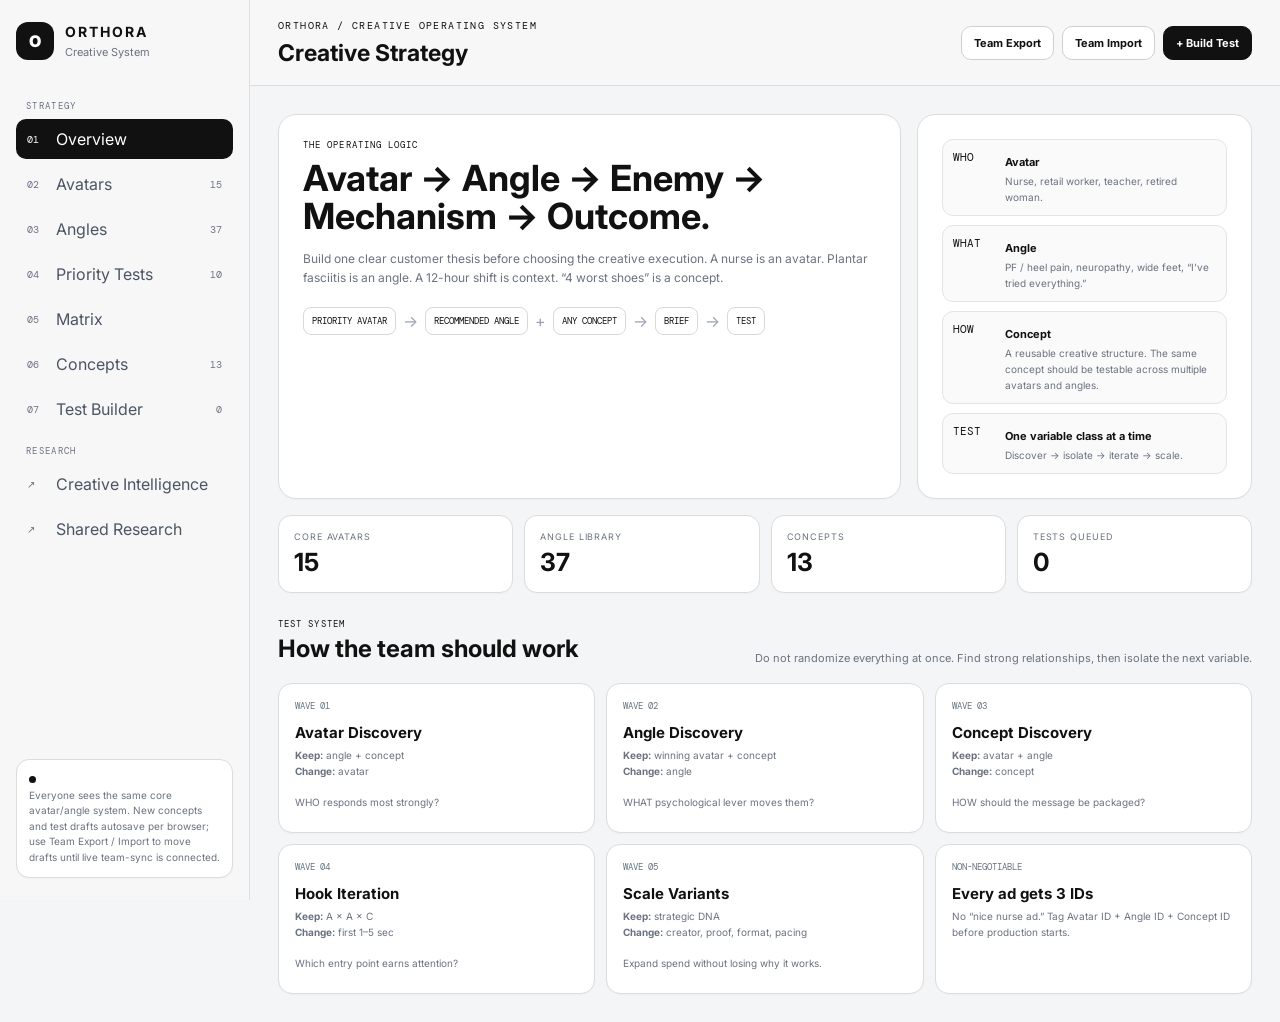
==== commit d33283cd: "Add concept variant tracking across avatar angle combinations" ====
--- a/creative-system.html
+++ b/creative-system.html
@@ -76,6 +76,28 @@
 .angle-open:hover{border-color:#111}
 @media(max-width:980px){.avatar-priority-head{grid-template-columns:45px 1fr}.recommended-angles{grid-column:1/-1}.recommended-angle{grid-template-columns:28px 1fr 1.2fr 90px 80px}}
 @media(max-width:680px){.priority-summary{grid-template-columns:1fr}.avatar-priority-head{grid-template-columns:40px 1fr}.recommended-angle{grid-template-columns:26px 1fr}.angle-reason,.recommended-angle .angle-status,.angle-tested,.angle-open{grid-column:2}}
+
+.concept-stats{display:flex;gap:6px;flex-wrap:wrap;margin-top:9px}
+.stat-chip{font:8px "DM Mono";border:1px solid #dedede;border-radius:999px;padding:5px 7px;background:#fafafa;color:#555}
+.track-concept{background:#111!important;color:#fff!important;border-color:#111!important}
+.tracker-modal{width:min(980px,96vw)}
+.tracker-head{display:flex;justify-content:space-between;gap:18px;align-items:flex-start;border-bottom:1px solid #e5e5e5;padding-bottom:14px;margin-bottom:14px}
+.tracker-head p{margin:5px 0 0;color:#666;font-size:10px;line-height:1.45}
+.tracker-metrics{display:flex;gap:8px;flex-wrap:wrap}
+.tracker-metric{border:1px solid #dedede;background:#fafafa;border-radius:10px;padding:8px 10px;min-width:92px}
+.tracker-metric small{display:block;font:8px "DM Mono";color:#777;text-transform:uppercase}
+.tracker-metric b{font-size:16px}
+.variant-add{display:grid;grid-template-columns:1fr 1fr auto;gap:8px;align-items:end;margin-bottom:14px}
+.variant-add label{font:8px "DM Mono";color:#777;display:grid;gap:5px}
+.variant-add select{width:100%;border:1px solid #d6d6d6;background:#fff;color:#111;border-radius:9px;padding:9px;font-size:10px}
+.variant-table-wrap{border:1px solid #dedede;border-radius:12px;overflow:auto}
+.variant-table{width:100%;border-collapse:collapse;min-width:760px}
+.variant-table th,.variant-table td{padding:9px 10px;border-bottom:1px solid #e6e6e6;text-align:left;font-size:9px}
+.variant-table th{font:8px "DM Mono";color:#777;background:#fafafa;text-transform:uppercase}
+.variant-status{border:1px solid #d6d6d6;background:#fff;color:#111;border-radius:7px;padding:5px;font-size:9px}
+.variant-id{font:8px "DM Mono";color:#777}
+@media(max-width:680px){.variant-add{grid-template-columns:1fr}.tracker-head{display:block}.tracker-metrics{margin-top:10px}}
+
 </style>
 </head>
 <body>
@@ -177,6 +199,32 @@
 </main>
 </div>
 
+
+<div class="modal-bg" id="trackerModal">
+  <div class="modal tracker-modal">
+    <div class="modal-head"><div><div class="tag">CONCEPT VARIANT TRACKER</div><h3 id="trackerTitle">Concept</h3></div><button class="x" id="closeTracker">×</button></div>
+    <div class="tracker-head">
+      <div><p id="trackerDesc">Use the same concept across different Avatar × Angle combinations so the concept stays constant while the customer thesis changes.</p></div>
+      <div class="tracker-metrics">
+        <div class="tracker-metric"><small>Variants</small><b id="trackerVariants">0</b></div>
+        <div class="tracker-metric"><small>Testing / done</small><b id="trackerTested">0</b></div>
+        <div class="tracker-metric"><small>Winners</small><b id="trackerWinners">0</b></div>
+      </div>
+    </div>
+    <div class="variant-add">
+      <label>AVATAR<select id="vAvatar"></select></label>
+      <label>ANGLE<select id="vAngle"></select></label>
+      <button class="btn primary" id="addVariant">+ Add Variant</button>
+    </div>
+    <div class="variant-table-wrap">
+      <table class="variant-table">
+        <thead><tr><th>Variant</th><th>Avatar</th><th>Angle</th><th>Status</th><th>Creative ID</th><th></th></tr></thead>
+        <tbody id="variantRows"></tbody>
+      </table>
+    </div>
+  </div>
+</div>
+
 <div class="modal-bg" id="conceptModal"><div class="modal"><div class="modal-head"><div><div class="tag">CONCEPT LIBRARY</div><h3>Add reusable concept</h3></div><button class="x" id="closeConcept">×</button></div><div class="form-grid" style="margin-top:15px"><label>CONCEPT NAME<input id="cName" placeholder="e.g. 4 Worst Shoes"></label><label>FAMILY<input id="cFamily" placeholder="Ranking / Comparison / UGC Diary"></label><label>FORMAT<input id="cFormat" placeholder="UGC Video / Static / Listicle"></label><label>REFERENCE URL<input id="cUrl" placeholder="https://..."></label></div><label class="full">THUMBNAIL / IMAGE URL<input id="cThumb" placeholder="https://..."></label><label class="full">CORE STRUCTURE<textarea id="cStructure"></textarea></label><label class="full">WHY IT WORKS<textarea id="cWhy"></textarea></label><div class="modal-actions"><button class="btn" id="cancelConcept">Cancel</button><button class="btn primary" id="saveConcept">Save Concept</button></div></div></div>
 
 <script>
@@ -185,6 +233,7 @@
 const pageTitle=byId('pageTitle'),quickBuild=byId('quickBuild'),avatarCount=byId('avatarCount'),angleCount=byId('angleCount'),priorityCount=byId('priorityCount'),conceptCount=byId('conceptCount'),testCount=byId('testCount'),mAvatars=byId('mAvatars'),mAngles=byId('mAngles'),mConcepts=byId('mConcepts'),mTests=byId('mTests'),priorityList=byId('priorityList'),priorityTotal=byId('priorityTotal'),priorityDone=byId('priorityDone'),priorityAngleTotal=byId('priorityAngleTotal');
 const avatarSearch=byId('avatarSearch'),avatarType=byId('avatarType'),avatarGrid=byId('avatarGrid'),angleSearch=byId('angleSearch'),angleFamily=byId('angleFamily'),angleList=byId('angleList'),matrixTable=byId('matrixTable'),conceptSearch=byId('conceptSearch'),conceptGrid=byId('conceptGrid'),newConceptBtn=byId('newConceptBtn');
 const conceptModal=byId('conceptModal'),closeConcept=byId('closeConcept'),cancelConcept=byId('cancelConcept'),saveConcept=byId('saveConcept'),cName=byId('cName'),cFamily=byId('cFamily'),cFormat=byId('cFormat'),cUrl=byId('cUrl'),cThumb=byId('cThumb'),cStructure=byId('cStructure'),cWhy=byId('cWhy');
+const trackerModal=byId('trackerModal'),trackerTitle=byId('trackerTitle'),trackerDesc=byId('trackerDesc'),closeTracker=byId('closeTracker'),trackerVariants=byId('trackerVariants'),trackerTested=byId('trackerTested'),trackerWinners=byId('trackerWinners'),vAvatar=byId('vAvatar'),vAngle=byId('vAngle'),addVariant=byId('addVariant'),variantRows=byId('variantRows');
 const bAvatar=byId('bAvatar'),bAngle=byId('bAngle'),bConcept=byId('bConcept'),bType=byId('bType'),bHook=byId('bHook'),bProof=byId('bProof'),bHypothesis=byId('bHypothesis'),creativeId=byId('creativeId'),briefTitle=byId('briefTitle'),briefAvatar=byId('briefAvatar'),briefAngle=byId('briefAngle'),briefConcept=byId('briefConcept'),briefTruth=byId('briefTruth'),briefMechanism=byId('briefMechanism'),briefOutcome=byId('briefOutcome'),addTest=byId('addTest'),copyBrief=byId('copyBrief'),testRows=byId('testRows'),exportBtn=byId('exportBtn'),importInput=byId('importInput');
 
 const AVATARS=[
@@ -337,7 +386,8 @@
 ['CP09','Before Work / After Work','Transformation','UGC Video','Same creator before shift and after shift; compare physical/emotional state.','Makes the desired outcome visible.'],
 ['CP10','First Step Next Morning','Story','UGC Video','Open morning after a shift → first step → reveal yesterday’s footwear story.','Unexpected time frame makes heel/PF pain more emotional.'],
 ['CP11','Work Floor Test','Demonstration','Demo Video','Real floor, long stand, walking, pivoting and environment proof.','Contextual proof beats generic product claims.'],
-['CP12','I’ve Tried Everything Confessional','Testimonial','UGC Story','List previous shoes and money spent → skepticism → why this test felt different.','Mirrors the internal conversation of the skeptical buyer.']
+['CP12','I’ve Tried Everything Confessional','Testimonial','UGC Story','List previous shoes and money spent → skepticism → why this test felt different.','Mirrors the internal conversation of the skeptical buyer.'],
+['CP13','Podiatrist Ranks Shoes','Ranking / Authority','UGC / VSL','Podiatrist-style ranking of familiar shoe options for a specific avatar/problem → explain trade-offs → Orthora as the best-fit option for that use case.','Highly reusable because the same ranking structure can be reframed for different avatars and angles while keeping the concept constant.']
 ].map(x=>({id:x[0],name:x[1],family:x[2],format:x[3],structure:x[4],why:x[5],url:'',thumb:''}));
 const KEY='orthoraCreativeSystemV1';let local=load();function load(){try{let x=JSON.parse(localStorage.getItem(KEY)||'{}');return{concepts:Array.isArray(x.concepts)?x.concepts:[],tests:Array.isArray(x.tests)?x.tests:[],priorityState:x.priorityState&&typeof x.priorityState==='object'?x.priorityState:{}}}catch{return{concepts:[],tests:[],priorityState:{}}}}function save(){localStorage.setItem(KEY,JSON.stringify(local));counts()}function concepts(){return[...SEED,...local.concepts]}function esc(s=''){return String(s).replace(/[&<>"']/g,c=>({'&':'&amp;','<':'&lt;','>':'&gt;','"':'&quot;',"'":'&#39;'}[c]))}function slug(s=''){return s.toUpperCase().replace(/[^A-Z0-9]+/g,'_').replace(/^_|_$/g,'').slice(0,24)}function get(arr,id){return arr.find(x=>x.id===id)}function score(av,an){if((HERO[av]||[]).includes(an))return 3;if((STRONG[av]||[]).includes(an))return 2;if(UNIVERSAL.has(an))return 1;return 0}function toast(m){let e=document.createElement('div');e.className='toast';e.textContent=m;document.body.appendChild(e);setTimeout(()=>e.remove(),1600)}function counts(){avatarCount.textContent=AVATARS.length;angleCount.textContent=ANGLES.filter(a=>a.id!=='AN01').length;priorityCount.textContent=PRIORITY_AVATARS.length;conceptCount.textContent=concepts().length;testCount.textContent=local.tests.length;mAvatars.textContent=AVATARS.length;mAngles.textContent=ANGLES.filter(a=>a.id!=='AN01').length;mConcepts.textContent=concepts().length;mTests.textContent=local.tests.length;if(priorityTotal){priorityTotal.textContent=PRIORITY_AVATARS.length;const states=Object.values(local.priorityState||{});priorityDone.textContent=states.filter(s=>s.tested).length;if(priorityAngleTotal)priorityAngleTotal.textContent=PRIORITY_AVATARS.reduce((n,p)=>n+p.angles.length,0)}}
 const titles={overview:'Creative Strategy',avatars:'Avatar Library',angles:'Angle Library',priorities:'Priority Tests',matrix:'Avatar × Angle Matrix',concepts:'Concept Library',builder:'Test Builder'};document.querySelectorAll('[data-view]').forEach(b=>b.onclick=()=>show(b.dataset.view));function show(v){document.querySelectorAll('.view').forEach(x=>x.classList.remove('active'));document.querySelectorAll('[data-view]').forEach(x=>x.classList.toggle('active',x.dataset.view===v));document.getElementById(v+'View').classList.add('active');pageTitle.textContent=titles[v];if(v==='avatars')renderAvatars();if(v==='angles')renderAngles();if(v==='priorities')renderPriorities();if(v==='matrix')renderMatrix();if(v==='concepts')renderConcepts();if(v==='builder'){builderOptions();renderTests();brief()}window.scrollTo(0,0)}quickBuild.onclick=()=>show('builder');
@@ -380,12 +430,84 @@
   counts();
 }
 function renderMatrix(){let h=`<thead><tr><th class="avatar">Avatar</th>${ANGLES.filter(a=>a.id!=='AN01').map(a=>`<th title="${esc(a.name)}">${a.id}<br><span style="font-size:7px;color:#83909b">${esc(a.name.slice(0,18))}</span></th>`).join('')}</tr></thead><tbody>`;AVATARS.forEach(a=>{h+=`<tr><td class="avatar"><b>${a.id}</b> · ${esc(a.name)}</td>`;ANGLES.filter(n=>n.id!=='AN01').forEach(n=>{let s=score(a.id,n.id);h+=`<td><div class="score s${s}" data-av="${a.id}" data-an="${n.id}" title="${esc(a.name)} × ${esc(n.name)}">${s||''}</div></td>`});h+='</tr>'});h+='</tbody>';matrixTable.innerHTML=h;matrixTable.querySelectorAll('.score').forEach(x=>x.onclick=()=>{show('builder');bAvatar.value=x.dataset.av;bAngle.value=x.dataset.an;brief()})}
-function renderConcepts(){let q=conceptSearch.value.toLowerCase(),d=concepts().filter(c=>JSON.stringify(c).toLowerCase().includes(q));conceptGrid.innerHTML=d.length?d.map(c=>`<article class="concept"><div class="thumb">${c.thumb?'<img src="'+esc(c.thumb)+'" alt="">':'REFERENCE / THUMBNAIL'}</div><div class="concept-body"><div class="id">${c.id} · ${esc(c.family)}</div><h3>${esc(c.name)}</h3><div class="meta">${esc(c.format)}</div><p><b>Structure:</b> ${esc(c.structure)}</p><p><b>Why:</b> ${esc(c.why)}</p><div class="concept-actions">${c.url?'<a class="btn" href="'+esc(c.url)+'" target="_blank">Reference ↗</a>':''}<button class="btn use-concept" data-id="${c.id}">Use in Test</button></div></div></article>`).join(''):'<div class="empty">No concepts found.</div>';document.querySelectorAll('.use-concept').forEach(b=>b.onclick=()=>{show('builder');bConcept.value=b.dataset.id;brief()})}conceptSearch.oninput=renderConcepts;
+function renderConcepts(){
+  let q=conceptSearch.value.toLowerCase(),d=concepts().filter(c=>JSON.stringify(c).toLowerCase().includes(q));
+  conceptGrid.innerHTML=d.length?d.map(c=>{
+    const variants=local.tests.filter(t=>t.concept===c.id);
+    const active=variants.filter(t=>['Testing','Winner','Loser','Retired'].includes(t.status)).length;
+    const winners=variants.filter(t=>t.status==='Winner').length;
+    return `<article class="concept">
+      <div class="thumb">${c.thumb?'<img src="'+esc(c.thumb)+'" alt="">':'REFERENCE / THUMBNAIL'}</div>
+      <div class="concept-body">
+        <div class="id">${c.id} · ${esc(c.family)}</div>
+        <h3>${esc(c.name)}</h3>
+        <div class="meta">${esc(c.format)}</div>
+        <p><b>Structure:</b> ${esc(c.structure)}</p>
+        <p><b>Why:</b> ${esc(c.why)}</p>
+        <div class="concept-stats"><span class="stat-chip">${variants.length} variants</span><span class="stat-chip">${active} tested/testing</span><span class="stat-chip">${winners} winners</span></div>
+        <div class="concept-actions">
+          ${c.url?'<a class="btn" href="'+esc(c.url)+'" target="_blank">Reference ↗</a>':''}
+          <button class="btn track-concept" data-id="${c.id}">Track Variants</button>
+          <button class="btn use-concept" data-id="${c.id}">Use in Test</button>
+        </div>
+      </div>
+    </article>`;
+  }).join(''):'<div class="empty">No concepts found.</div>';
+  document.querySelectorAll('.use-concept').forEach(b=>b.onclick=()=>{show('builder');bConcept.value=b.dataset.id;brief()});
+  document.querySelectorAll('.track-concept').forEach(b=>b.onclick=()=>openConceptTracker(b.dataset.id));
+}
+conceptSearch.oninput=renderConcepts;
+
+let activeConceptId=null;
+function openConceptTracker(conceptId){
+  activeConceptId=conceptId;
+  const c=get(concepts(),conceptId);
+  if(!c)return;
+  trackerTitle.textContent=c.name;
+  trackerDesc.textContent=c.structure;
+  vAvatar.innerHTML=AVATARS.map(a=>`<option value="${a.id}">${a.id} · ${esc(a.name)}</option>`).join('');
+  vAngle.innerHTML=ANGLES.filter(a=>a.id!=='AN01').map(a=>`<option value="${a.id}">${a.id} · ${esc(a.name)}</option>`).join('');
+  renderConceptVariants();
+  trackerModal.classList.add('show');
+}
+function renderConceptVariants(){
+  const c=get(concepts(),activeConceptId);
+  if(!c)return;
+  const variants=local.tests.filter(t=>t.concept===activeConceptId);
+  trackerVariants.textContent=variants.length;
+  trackerTested.textContent=variants.filter(t=>['Testing','Winner','Loser','Retired'].includes(t.status)).length;
+  trackerWinners.textContent=variants.filter(t=>t.status==='Winner').length;
+  variantRows.innerHTML=variants.length?variants.map(t=>{
+    const a=get(AVATARS,t.avatar),n=get(ANGLES,t.angle);
+    const cid=slug(a?.name||t.avatar)+'_'+slug(n?.name||t.angle)+'_'+slug(c.name);
+    return `<tr>
+      <td class="variant-id">${t.id}</td>
+      <td><b>${esc(a?.name||t.avatar)}</b></td>
+      <td>${esc(n?.name||t.angle)}</td>
+      <td><select class="variant-status" data-id="${t.id}">${['Planned','Briefing','Production','Ready','Testing','Winner','Loser','Retired'].map(s=>'<option '+(s===t.status?'selected':'')+'>'+s+'</option>').join('')}</select></td>
+      <td class="variant-id">${esc(cid)}</td>
+      <td><button class="btn variant-open" data-id="${t.id}">Open</button> <button class="btn variant-delete" data-id="${t.id}">Delete</button></td>
+    </tr>`;
+  }).join(''):'<tr><td colspan="6"><div class="empty">No variants yet. Add the first Avatar × Angle combination above.</div></td></tr>';
+  document.querySelectorAll('.variant-status').forEach(el=>el.onchange=()=>{const t=local.tests.find(x=>x.id===el.dataset.id);if(t){t.status=el.value;save();renderConceptVariants();renderConcepts();}});
+  document.querySelectorAll('.variant-open').forEach(el=>el.onclick=()=>{const t=local.tests.find(x=>x.id===el.dataset.id);if(!t)return;trackerModal.classList.remove('show');show('builder');bAvatar.value=t.avatar;bAngle.value=t.angle;bConcept.value=t.concept;bHook.value=t.hook||'';bProof.value=t.proof||'';bHypothesis.value=t.hypothesis||'';brief();});
+  document.querySelectorAll('.variant-delete').forEach(el=>el.onclick=()=>{local.tests=local.tests.filter(x=>x.id!==el.dataset.id);save();renderConceptVariants();renderConcepts();renderTests();});
+}
+addVariant.onclick=()=>{
+  if(!activeConceptId)return;
+  const exists=local.tests.some(t=>t.concept===activeConceptId&&t.avatar===vAvatar.value&&t.angle===vAngle.value);
+  if(exists){toast('Variant already exists');return;}
+  const t={id:'T'+String(local.tests.length+1).padStart(3,'0'),avatar:vAvatar.value,angle:vAngle.value,concept:activeConceptId,type:'Concept Test',hook:'',proof:'',hypothesis:'',status:'Planned',createdAt:new Date().toISOString()};
+  local.tests.push(t);save();renderConceptVariants();renderConcepts();renderTests();toast('Variant added');
+};
+closeTracker.onclick=()=>trackerModal.classList.remove('show');
+trackerModal.onclick=e=>{if(e.target===trackerModal)trackerModal.classList.remove('show')};
+
 newConceptBtn.onclick=()=>conceptModal.classList.add('show');closeConcept.onclick=cancelConcept.onclick=()=>conceptModal.classList.remove('show');conceptModal.onclick=e=>{if(e.target===conceptModal)conceptModal.classList.remove('show')};saveConcept.onclick=()=>{if(!cName.value.trim())return alert('Concept name required.');let id='CP'+String(concepts().length+1).padStart(2,'0');local.concepts.push({id,name:cName.value.trim(),family:cFamily.value.trim()||'Custom',format:cFormat.value.trim()||'Unknown',url:cUrl.value.trim(),thumb:cThumb.value.trim(),structure:cStructure.value.trim(),why:cWhy.value.trim()});['cName','cFamily','cFormat','cUrl','cThumb','cStructure','cWhy'].forEach(i=>document.getElementById(i).value='');conceptModal.classList.remove('show');save();renderConcepts();toast('Concept saved')};
 function builderOptions(){bAvatar.innerHTML=AVATARS.map(a=>`<option value="${a.id}">${a.id} · ${esc(a.name)}</option>`).join('');bAngle.innerHTML=ANGLES.filter(a=>a.id!=='AN01').map(a=>`<option value="${a.id}">${a.id} · ${esc(a.name)}</option>`).join('');bConcept.innerHTML=concepts().map(c=>`<option value="${c.id}">${c.id} · ${esc(c.name)}</option>`).join('');['bAvatar','bAngle','bConcept','bType','bHook','bProof','bHypothesis'].forEach(id=>document.getElementById(id).oninput=brief)}
 function brief(){let a=get(AVATARS,bAvatar.value),n=get(ANGLES,bAngle.value),c=get(concepts(),bConcept.value);if(!a||!n||!c)return;let id=slug(a.name)+'_'+slug(n.name)+'_'+slug(c.name);creativeId.textContent=id;briefTitle.textContent=a.name+' × '+n.name;briefAvatar.textContent=a.name;briefAngle.textContent=n.name;briefConcept.textContent=c.name;briefTruth.textContent=n.truth;briefMechanism.textContent=n.mechanism;briefOutcome.textContent=n.outcome;if(!bHypothesis.value)bHypothesis.placeholder=`If we communicate “${n.name}” to ${a.name} through “${c.name}”, we believe it will outperform generic comfort messaging because it matches a specific lived experience.`}
-function renderTests(){testRows.innerHTML=local.tests.length?local.tests.map(t=>{let a=get(AVATARS,t.avatar),n=get(ANGLES,t.angle),c=get(concepts(),t.concept);return`<tr><td class="id">${t.id}</td><td>${esc(a?.name||t.avatar)}</td><td>${esc(n?.name||t.angle)}</td><td>${esc(c?.name||t.concept)}</td><td>${esc(t.type)}</td><td><select class="status test-status" data-id="${t.id}">${['Planned','Briefing','Production','Ready','Testing','Winner','Loser','Retired'].map(s=>'<option '+(s===t.status?'selected':'')+'>'+s+'</option>').join('')}</select></td><td>${esc(t.hook||'—')}</td><td><button class="btn delete-test" data-id="${t.id}">Delete</button></td></tr>`}).join(''):'<tr><td colspan="8"><div class="empty">No tests queued yet. Build the first A × A × C combination above.</div></td></tr>';document.querySelectorAll('.test-status').forEach(x=>x.onchange=()=>{let t=local.tests.find(y=>y.id===x.dataset.id);t.status=x.value;save()});document.querySelectorAll('.delete-test').forEach(x=>x.onclick=()=>{local.tests=local.tests.filter(y=>y.id!==x.dataset.id);save();renderTests()})}
-addTest.onclick=()=>{let t={id:'T'+String(local.tests.length+1).padStart(3,'0'),avatar:bAvatar.value,angle:bAngle.value,concept:bConcept.value,type:bType.value,hook:bHook.value.trim(),proof:bProof.value.trim(),hypothesis:bHypothesis.value.trim(),status:'Planned',createdAt:new Date().toISOString()};local.tests.push(t);save();renderTests();toast('Test queued')};
+function renderTests(){testRows.innerHTML=local.tests.length?local.tests.map(t=>{let a=get(AVATARS,t.avatar),n=get(ANGLES,t.angle),c=get(concepts(),t.concept);return`<tr><td class="id">${t.id}</td><td>${esc(a?.name||t.avatar)}</td><td>${esc(n?.name||t.angle)}</td><td>${esc(c?.name||t.concept)}</td><td>${esc(t.type)}</td><td><select class="status test-status" data-id="${t.id}">${['Planned','Briefing','Production','Ready','Testing','Winner','Loser','Retired'].map(s=>'<option '+(s===t.status?'selected':'')+'>'+s+'</option>').join('')}</select></td><td>${esc(t.hook||'—')}</td><td><button class="btn delete-test" data-id="${t.id}">Delete</button></td></tr>`}).join(''):'<tr><td colspan="8"><div class="empty">No tests queued yet. Build the first A × A × C combination above.</div></td></tr>';document.querySelectorAll('.test-status').forEach(x=>x.onchange=()=>{let t=local.tests.find(y=>y.id===x.dataset.id);t.status=x.value;save();renderConcepts()});document.querySelectorAll('.delete-test').forEach(x=>x.onclick=()=>{local.tests=local.tests.filter(y=>y.id!==x.dataset.id);save();renderTests()})}
+addTest.onclick=()=>{let t={id:'T'+String(local.tests.length+1).padStart(3,'0'),avatar:bAvatar.value,angle:bAngle.value,concept:bConcept.value,type:bType.value,hook:bHook.value.trim(),proof:bProof.value.trim(),hypothesis:bHypothesis.value.trim(),status:'Planned',createdAt:new Date().toISOString()};local.tests.push(t);save();renderTests();renderConcepts();toast('Test queued')};
 function briefText(){let a=get(AVATARS,bAvatar.value),n=get(ANGLES,bAngle.value),c=get(concepts(),bConcept.value);return`ORTHORA CREATIVE BRIEF\n\nCreative ID: ${creativeId.textContent}\nAvatar: ${a?.name}\nAngle: ${n?.name}\nConcept: ${c?.name}\nTest Type: ${bType.value}\n\nCustomer truth: ${n?.truth}\nReason to believe: ${n?.mechanism}\nDesired outcome: ${n?.outcome}\n\nHook: ${bHook.value}\nProof required: ${bProof.value}\nHypothesis: ${bHypothesis.value||bHypothesis.placeholder}\n\nConcept structure: ${c?.structure}\nWhy concept works: ${c?.why}`}
 copyBrief.onclick=async()=>{await navigator.clipboard.writeText(briefText());toast('Brief copied')};
 exportBtn.onclick=()=>{let blob=new Blob([JSON.stringify(local,null,2)],{type:'application/json'}),a=document.createElement('a');a.href=URL.createObjectURL(blob);a.download='orthora-creative-system-team.json';a.click();URL.revokeObjectURL(a.href);toast('Team export created')};importInput.onchange=async e=>{let f=e.target.files?.[0];if(!f)return;try{let x=JSON.parse(await f.text());local={concepts:Array.isArray(x.concepts)?x.concepts:[],tests:Array.isArray(x.tests)?x.tests:[],priorityState:x.priorityState&&typeof x.priorityState==='object'?x.priorityState:{}};save();renderConcepts();builderOptions();renderTests();toast('Team file imported')}catch{alert('Invalid team file.')}e.target.value=''};
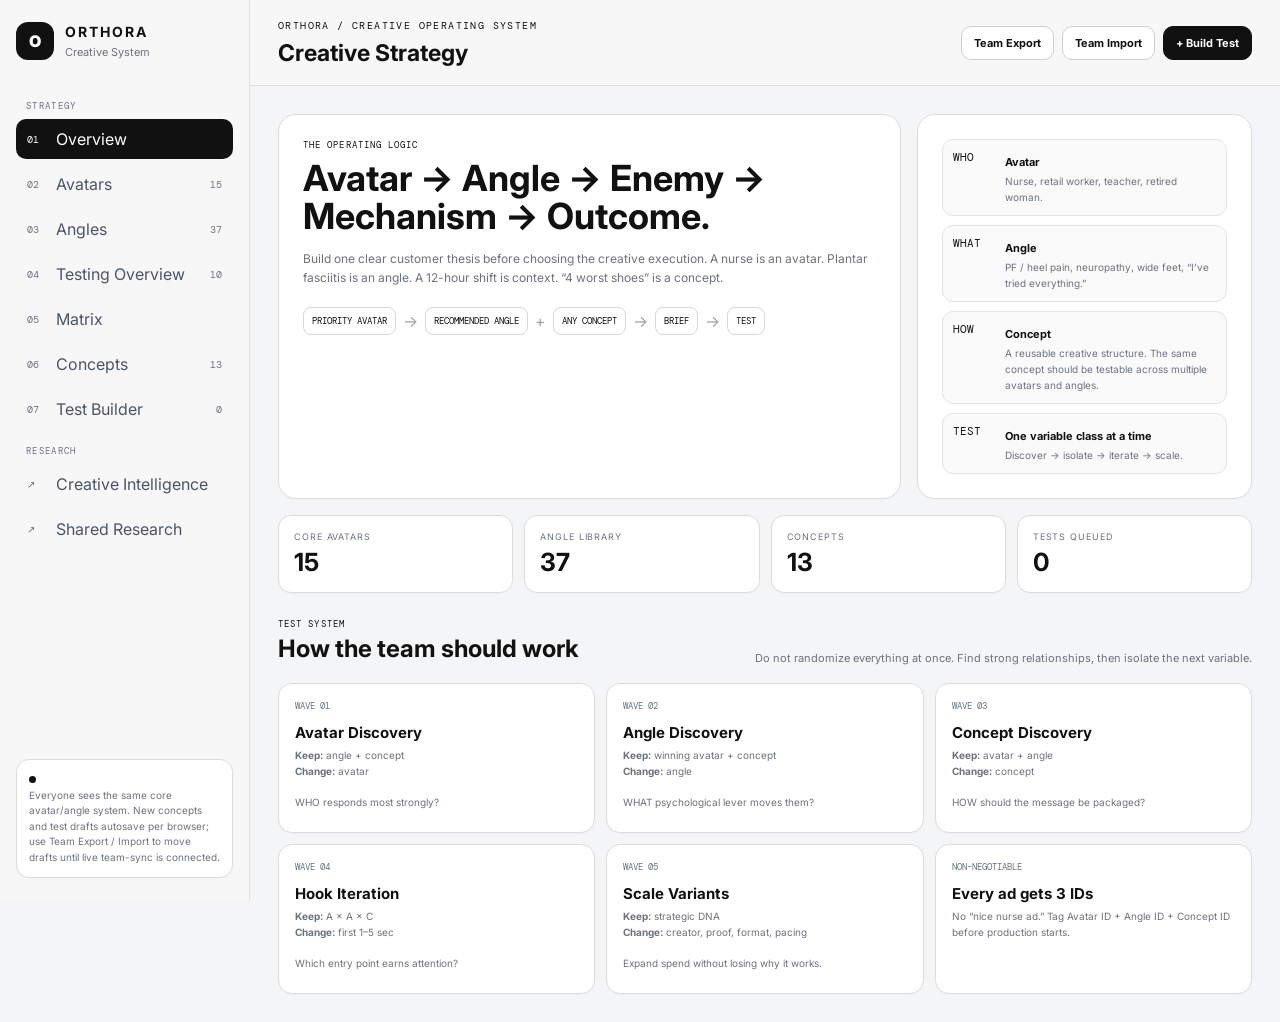
==== commit 68242a74: "Unify avatar angle concept testing into one overview" ====
--- a/creative-system.html
+++ b/creative-system.html
@@ -56,27 +56,32 @@
 .avatar-card:after{content:'Open in Test Builder →';display:block;margin-top:12px;font:9px "DM Mono";color:#111}
 
 
-.priority-summary{display:grid;grid-template-columns:repeat(3,minmax(0,1fr));gap:11px;margin-bottom:16px}
-.priority-list{display:grid;gap:12px}
-.avatar-priority-card{background:#fff;border:1px solid #dcdcdc;border-radius:16px;overflow:hidden}
-.avatar-priority-head{display:grid;grid-template-columns:54px minmax(220px,.9fr) minmax(0,2fr);gap:14px;align-items:center;padding:16px}
-.rank-badge{width:38px;height:38px;border-radius:50%;background:#111;color:#fff;display:grid;place-items:center;font:700 12px "DM Mono"}
-.avatar-priority-name small,.priority-label{display:block;font:8px "DM Mono";letter-spacing:.08em;color:#777;text-transform:uppercase;margin-bottom:4px}
-.avatar-priority-name strong{font-size:14px}
-.avatar-priority-name p{margin:5px 0 0;color:#777;font-size:9px;line-height:1.4}
-.recommended-angles{display:grid;gap:7px}
-.recommended-angle{display:grid;grid-template-columns:30px minmax(170px,1fr) minmax(220px,1.35fr) 92px 88px;gap:9px;align-items:center;border:1px solid #e1e1e1;border-radius:10px;padding:8px 9px;background:#fafafa}
-.angle-rank{font:700 9px "DM Mono";color:#777}
-.angle-main strong{font-size:10px}.angle-main span{display:block;font-size:8px;color:#777;margin-top:2px}
-.angle-reason{font-size:9px;line-height:1.35;color:#555}
-.angle-status{border:1px solid #d6d6d6;background:#fff;color:#111;border-radius:8px;padding:6px;font-size:9px;width:100%}
-.angle-tested{display:flex;align-items:center;gap:5px;font-size:9px;font-weight:700}
-.angle-tested input{accent-color:#111}
-.angle-open{border:1px solid #cfcfcf;background:#fff;color:#111;border-radius:8px;padding:6px 7px;font-size:8px;font-weight:700;cursor:pointer}
-.angle-open:hover{border-color:#111}
-@media(max-width:980px){.avatar-priority-head{grid-template-columns:45px 1fr}.recommended-angles{grid-column:1/-1}.recommended-angle{grid-template-columns:28px 1fr 1.2fr 90px 80px}}
-@media(max-width:680px){.priority-summary{grid-template-columns:1fr}.avatar-priority-head{grid-template-columns:40px 1fr}.recommended-angle{grid-template-columns:26px 1fr}.angle-reason,.recommended-angle .angle-status,.angle-tested,.angle-open{grid-column:2}}
-
+.priority-summary{display:grid;grid-template-columns:repeat(4,minmax(0,1fr));gap:11px;margin-bottom:14px}
+.testing-grid-help{font-size:9px;color:#666;margin:0 0 10px;display:flex;align-items:center;gap:6px;flex-wrap:wrap}
+.cell-key{display:inline-block;border:1px solid #d7d7d7;border-radius:6px;padding:4px 6px;font:8px "DM Mono";background:#fff;color:#555}
+.planned-key{background:#f3f3f3}.testing-key{background:#111;color:#fff;border-color:#111}.winner-key{background:#111;color:#fff;border-color:#111;font-weight:700}.loser-key{text-decoration:line-through;color:#8a8a8a}
+.testing-overview-wrap{background:#fff;border:1px solid #dcdcdc;border-radius:14px;overflow:auto;max-height:74vh}
+.testing-overview-table{border-collapse:separate;border-spacing:0;min-width:2200px;width:100%;font-size:9px}
+.testing-overview-table th,.testing-overview-table td{border-right:1px solid #e8e8e8;border-bottom:1px solid #e8e8e8;padding:7px;vertical-align:middle;background:#fff}
+.testing-overview-table thead th{position:sticky;top:0;z-index:4;background:#f7f7f8}
+.testing-overview-table .avatar-col{position:sticky;left:0;z-index:3;width:210px;min-width:210px;background:#fff;text-align:left}
+.testing-overview-table .angle-col{position:sticky;left:210px;z-index:3;width:230px;min-width:230px;background:#fff;text-align:left}
+.testing-overview-table thead .avatar-col,.testing-overview-table thead .angle-col{z-index:6;background:#f7f7f8}
+.avatar-cell .rank-mini{display:inline-grid;place-items:center;width:24px;height:24px;border-radius:50%;background:#111;color:#fff;font:700 8px "DM Mono";margin-right:7px}
+.avatar-cell strong{font-size:10px}.avatar-cell span{display:block;color:#777;font-size:8px;margin-top:3px;padding-left:31px}
+.angle-cell strong{display:block;font-size:9px}.angle-cell span{display:block;color:#777;font-size:8px;margin-top:3px;line-height:1.35}
+.concept-head{width:118px;min-width:118px;max-width:118px;text-align:left;cursor:pointer}
+.concept-head b{display:block;font:8px "DM Mono";color:#777;margin-bottom:3px}.concept-head strong{display:block;font-size:9px;line-height:1.2}.concept-head span{display:block;color:#8a8a8a;font-size:7px;margin-top:3px}
+.overview-cell{width:118px;min-width:118px;text-align:center}
+.combo-btn{width:100%;min-height:44px;border:1px solid #d8d8d8;background:#fff;color:#666;border-radius:8px;padding:5px;cursor:pointer;font:8px "DM Mono";line-height:1.25}
+.combo-btn:hover{border-color:#111;color:#111}
+.combo-btn.has-test{background:#f3f3f3;color:#111}
+.combo-btn.status-Testing,.combo-btn.status-Winner{background:#111;color:#fff;border-color:#111}
+.combo-btn.status-Loser{background:#f2f2f2;color:#888;text-decoration:line-through}
+.combo-btn small{display:block;font-size:7px;opacity:.75;margin-top:2px}
+.avatar-group-start td{border-top:2px solid #cfcfcf}
+@media(max-width:900px){.priority-summary{grid-template-columns:1fr 1fr}.testing-overview-table .avatar-col{width:170px;min-width:170px}.testing-overview-table .angle-col{left:170px;width:200px;min-width:200px}}
+@media(max-width:680px){.priority-summary{grid-template-columns:1fr 1fr}}
 .concept-stats{display:flex;gap:6px;flex-wrap:wrap;margin-top:9px}
 .stat-chip{font:8px "DM Mono";border:1px solid #dedede;border-radius:999px;padding:5px 7px;background:#fafafa;color:#555}
 .track-concept{background:#111!important;color:#fff!important;border-color:#111!important}
@@ -109,7 +114,7 @@
     <button class="active" data-view="overview"><span class="idx">01</span>Overview</button>
     <button data-view="avatars"><span class="idx">02</span>Avatars<span class="count" id="avatarCount"></span></button>
     <button data-view="angles"><span class="idx">03</span>Angles<span class="count" id="angleCount"></span></button>
-    <button data-view="priorities"><span class="idx">04</span>Priority Tests<span class="count" id="priorityCount"></span></button>
+    <button data-view="priorities"><span class="idx">04</span>Testing Overview<span class="count" id="priorityCount"></span></button>
     <button data-view="matrix"><span class="idx">05</span>Matrix</button>
     <button data-view="concepts"><span class="idx">06</span>Concepts<span class="count" id="conceptCount"></span></button>
     <button data-view="builder"><span class="idx">07</span>Test Builder<span class="count" id="testCount"></span></button>
@@ -159,15 +164,17 @@
 
 <section class="view" id="prioritiesView">
   <div class="section-head">
-    <div><div class="tag">WHAT TO TEST FIRST</div><h2>Avatar Priority × Recommended Angles</h2></div>
-    <p>Start with the highest-probability avatars. Next to each avatar are the angles most naturally connected to that person. Pick an angle, then choose any concept separately in the Concept Library / Test Builder.</p>
+    <div><div class="tag">MASTER TESTING MAP</div><h2>Avatar × Angle × Concept Overview</h2></div>
+    <p>Rows are the highest-priority Avatar × Angle combinations. Columns are reusable concepts. Scan a concept vertically to compare it across customer segments, or scan a row horizontally to see which concepts have been tested for that thesis.</p>
   </div>
   <div class="priority-summary">
     <div class="metric"><small>Priority avatars</small><b id="priorityTotal">10</b></div>
-    <div class="metric"><small>Angle tests completed</small><b id="priorityDone">0</b></div>
-    <div class="metric"><small>Total angle opportunities</small><b id="priorityAngleTotal">0</b></div>
+    <div class="metric"><small>Recommended angle rows</small><b id="priorityAngleTotal">0</b></div>
+    <div class="metric"><small>Concepts</small><b id="overviewConceptTotal">0</b></div>
+    <div class="metric"><small>Tests created</small><b id="overviewTestTotal">0</b></div>
   </div>
-  <div class="priority-list" id="priorityList"></div>
+  <div class="testing-grid-help"><span class="cell-key empty-key">+ Test</span> not created <span class="cell-key planned-key">Planned</span> queued <span class="cell-key testing-key">Testing</span> live <span class="cell-key winner-key">Winner</span> winning <span class="cell-key loser-key">Loser</span> failed</div>
+  <div class="testing-overview-wrap"><table class="testing-overview-table" id="testingOverviewTable"></table></div>
 </section>
 
 <section class="view" id="matrixView">
@@ -189,6 +196,7 @@
   <label class="full">HOOK / OPENING<input id="bHook" placeholder="Write the first line / first-frame idea"></label>
   <label class="full">PROOF REQUIRED<textarea id="bProof" placeholder="Real nurse creator, 12-hour shift, hospital floor, competitor comparison..."></textarea></label>
   <label class="full">HYPOTHESIS<textarea id="bHypothesis" placeholder="If we communicate X to avatar Y through concept Z, we believe..."></textarea></label>
+  <label class="full">CREATIVE BRIEF<textarea id="bBrief" placeholder="Write the execution brief: hook direction, creator, scenes, proof, product moments, CTA, claims to avoid..."></textarea></label>
   <div style="display:flex;gap:7px;margin-top:13px"><button class="btn primary" id="addTest">Add to Test Queue</button><button class="btn" id="copyBrief">Copy Brief</button></div>
 </div>
 <aside class="brief"><div class="tag">LIVE BRIEF</div><h3 id="briefTitle">Choose a combination</h3><div class="creative-id" id="creativeId">—</div><div class="brief-row"><span>AVATAR</span><strong id="briefAvatar">—</strong></div><div class="brief-row"><span>ANGLE</span><strong id="briefAngle">—</strong></div><div class="brief-row"><span>CONCEPT</span><strong id="briefConcept">—</strong></div><div class="brief-row"><span>CUSTOMER TRUTH</span><p id="briefTruth">—</p></div><div class="brief-row"><span>REASON TO BELIEVE</span><p id="briefMechanism">—</p></div><div class="brief-row"><span>DESIRED OUTCOME</span><p id="briefOutcome">—</p></div></aside>
@@ -230,11 +238,11 @@
 <script>
 
 const byId=id=>document.getElementById(id);
-const pageTitle=byId('pageTitle'),quickBuild=byId('quickBuild'),avatarCount=byId('avatarCount'),angleCount=byId('angleCount'),priorityCount=byId('priorityCount'),conceptCount=byId('conceptCount'),testCount=byId('testCount'),mAvatars=byId('mAvatars'),mAngles=byId('mAngles'),mConcepts=byId('mConcepts'),mTests=byId('mTests'),priorityList=byId('priorityList'),priorityTotal=byId('priorityTotal'),priorityDone=byId('priorityDone'),priorityAngleTotal=byId('priorityAngleTotal');
+const pageTitle=byId('pageTitle'),quickBuild=byId('quickBuild'),avatarCount=byId('avatarCount'),angleCount=byId('angleCount'),priorityCount=byId('priorityCount'),conceptCount=byId('conceptCount'),testCount=byId('testCount'),mAvatars=byId('mAvatars'),mAngles=byId('mAngles'),mConcepts=byId('mConcepts'),mTests=byId('mTests'),priorityTotal=byId('priorityTotal'),priorityAngleTotal=byId('priorityAngleTotal'),overviewConceptTotal=byId('overviewConceptTotal'),overviewTestTotal=byId('overviewTestTotal'),testingOverviewTable=byId('testingOverviewTable');
 const avatarSearch=byId('avatarSearch'),avatarType=byId('avatarType'),avatarGrid=byId('avatarGrid'),angleSearch=byId('angleSearch'),angleFamily=byId('angleFamily'),angleList=byId('angleList'),matrixTable=byId('matrixTable'),conceptSearch=byId('conceptSearch'),conceptGrid=byId('conceptGrid'),newConceptBtn=byId('newConceptBtn');
 const conceptModal=byId('conceptModal'),closeConcept=byId('closeConcept'),cancelConcept=byId('cancelConcept'),saveConcept=byId('saveConcept'),cName=byId('cName'),cFamily=byId('cFamily'),cFormat=byId('cFormat'),cUrl=byId('cUrl'),cThumb=byId('cThumb'),cStructure=byId('cStructure'),cWhy=byId('cWhy');
 const trackerModal=byId('trackerModal'),trackerTitle=byId('trackerTitle'),trackerDesc=byId('trackerDesc'),closeTracker=byId('closeTracker'),trackerVariants=byId('trackerVariants'),trackerTested=byId('trackerTested'),trackerWinners=byId('trackerWinners'),vAvatar=byId('vAvatar'),vAngle=byId('vAngle'),addVariant=byId('addVariant'),variantRows=byId('variantRows');
-const bAvatar=byId('bAvatar'),bAngle=byId('bAngle'),bConcept=byId('bConcept'),bType=byId('bType'),bHook=byId('bHook'),bProof=byId('bProof'),bHypothesis=byId('bHypothesis'),creativeId=byId('creativeId'),briefTitle=byId('briefTitle'),briefAvatar=byId('briefAvatar'),briefAngle=byId('briefAngle'),briefConcept=byId('briefConcept'),briefTruth=byId('briefTruth'),briefMechanism=byId('briefMechanism'),briefOutcome=byId('briefOutcome'),addTest=byId('addTest'),copyBrief=byId('copyBrief'),testRows=byId('testRows'),exportBtn=byId('exportBtn'),importInput=byId('importInput');
+const bAvatar=byId('bAvatar'),bAngle=byId('bAngle'),bConcept=byId('bConcept'),bType=byId('bType'),bHook=byId('bHook'),bProof=byId('bProof'),bHypothesis=byId('bHypothesis'),bBrief=byId('bBrief'),creativeId=byId('creativeId'),briefTitle=byId('briefTitle'),briefAvatar=byId('briefAvatar'),briefAngle=byId('briefAngle'),briefConcept=byId('briefConcept'),briefTruth=byId('briefTruth'),briefMechanism=byId('briefMechanism'),briefOutcome=byId('briefOutcome'),addTest=byId('addTest'),copyBrief=byId('copyBrief'),testRows=byId('testRows'),exportBtn=byId('exportBtn'),importInput=byId('importInput');
 
 const AVATARS=[
 ['AV01','Nurse / RN','Occupation','Healthcare','Core','Women 25–60','10–12 hour shifts, hospital floors, constant walking and standing.','Finish the shift normally with less foot and whole-body fatigue.',['12h shifts','heel / PF','back & knee','swelling','slip safety'],'Hoka, Brooks, Dansko, Crocs, insoles','Real nurse UGC · scrubs · hour-based proof · end-of-shift'],
@@ -389,8 +397,8 @@
 ['CP12','I’ve Tried Everything Confessional','Testimonial','UGC Story','List previous shoes and money spent → skepticism → why this test felt different.','Mirrors the internal conversation of the skeptical buyer.'],
 ['CP13','Podiatrist Ranks Shoes','Ranking / Authority','UGC / VSL','Podiatrist-style ranking of familiar shoe options for a specific avatar/problem → explain trade-offs → Orthora as the best-fit option for that use case.','Highly reusable because the same ranking structure can be reframed for different avatars and angles while keeping the concept constant.']
 ].map(x=>({id:x[0],name:x[1],family:x[2],format:x[3],structure:x[4],why:x[5],url:'',thumb:''}));
-const KEY='orthoraCreativeSystemV1';let local=load();function load(){try{let x=JSON.parse(localStorage.getItem(KEY)||'{}');return{concepts:Array.isArray(x.concepts)?x.concepts:[],tests:Array.isArray(x.tests)?x.tests:[],priorityState:x.priorityState&&typeof x.priorityState==='object'?x.priorityState:{}}}catch{return{concepts:[],tests:[],priorityState:{}}}}function save(){localStorage.setItem(KEY,JSON.stringify(local));counts()}function concepts(){return[...SEED,...local.concepts]}function esc(s=''){return String(s).replace(/[&<>"']/g,c=>({'&':'&amp;','<':'&lt;','>':'&gt;','"':'&quot;',"'":'&#39;'}[c]))}function slug(s=''){return s.toUpperCase().replace(/[^A-Z0-9]+/g,'_').replace(/^_|_$/g,'').slice(0,24)}function get(arr,id){return arr.find(x=>x.id===id)}function score(av,an){if((HERO[av]||[]).includes(an))return 3;if((STRONG[av]||[]).includes(an))return 2;if(UNIVERSAL.has(an))return 1;return 0}function toast(m){let e=document.createElement('div');e.className='toast';e.textContent=m;document.body.appendChild(e);setTimeout(()=>e.remove(),1600)}function counts(){avatarCount.textContent=AVATARS.length;angleCount.textContent=ANGLES.filter(a=>a.id!=='AN01').length;priorityCount.textContent=PRIORITY_AVATARS.length;conceptCount.textContent=concepts().length;testCount.textContent=local.tests.length;mAvatars.textContent=AVATARS.length;mAngles.textContent=ANGLES.filter(a=>a.id!=='AN01').length;mConcepts.textContent=concepts().length;mTests.textContent=local.tests.length;if(priorityTotal){priorityTotal.textContent=PRIORITY_AVATARS.length;const states=Object.values(local.priorityState||{});priorityDone.textContent=states.filter(s=>s.tested).length;if(priorityAngleTotal)priorityAngleTotal.textContent=PRIORITY_AVATARS.reduce((n,p)=>n+p.angles.length,0)}}
-const titles={overview:'Creative Strategy',avatars:'Avatar Library',angles:'Angle Library',priorities:'Priority Tests',matrix:'Avatar × Angle Matrix',concepts:'Concept Library',builder:'Test Builder'};document.querySelectorAll('[data-view]').forEach(b=>b.onclick=()=>show(b.dataset.view));function show(v){document.querySelectorAll('.view').forEach(x=>x.classList.remove('active'));document.querySelectorAll('[data-view]').forEach(x=>x.classList.toggle('active',x.dataset.view===v));document.getElementById(v+'View').classList.add('active');pageTitle.textContent=titles[v];if(v==='avatars')renderAvatars();if(v==='angles')renderAngles();if(v==='priorities')renderPriorities();if(v==='matrix')renderMatrix();if(v==='concepts')renderConcepts();if(v==='builder'){builderOptions();renderTests();brief()}window.scrollTo(0,0)}quickBuild.onclick=()=>show('builder');
+const KEY='orthoraCreativeSystemV1';let local=load();function load(){try{let x=JSON.parse(localStorage.getItem(KEY)||'{}');return{concepts:Array.isArray(x.concepts)?x.concepts:[],tests:Array.isArray(x.tests)?x.tests:[],priorityState:x.priorityState&&typeof x.priorityState==='object'?x.priorityState:{}}}catch{return{concepts:[],tests:[],priorityState:{}}}}function save(){localStorage.setItem(KEY,JSON.stringify(local));counts()}function concepts(){return[...SEED,...local.concepts]}function esc(s=''){return String(s).replace(/[&<>"']/g,c=>({'&':'&amp;','<':'&lt;','>':'&gt;','"':'&quot;',"'":'&#39;'}[c]))}function slug(s=''){return s.toUpperCase().replace(/[^A-Z0-9]+/g,'_').replace(/^_|_$/g,'').slice(0,24)}function get(arr,id){return arr.find(x=>x.id===id)}function score(av,an){if((HERO[av]||[]).includes(an))return 3;if((STRONG[av]||[]).includes(an))return 2;if(UNIVERSAL.has(an))return 1;return 0}function toast(m){let e=document.createElement('div');e.className='toast';e.textContent=m;document.body.appendChild(e);setTimeout(()=>e.remove(),1600)}function counts(){avatarCount.textContent=AVATARS.length;angleCount.textContent=ANGLES.filter(a=>a.id!=='AN01').length;priorityCount.textContent=PRIORITY_AVATARS.length;conceptCount.textContent=concepts().length;testCount.textContent=local.tests.length;mAvatars.textContent=AVATARS.length;mAngles.textContent=ANGLES.filter(a=>a.id!=='AN01').length;mConcepts.textContent=concepts().length;mTests.textContent=local.tests.length;if(priorityTotal){priorityTotal.textContent=PRIORITY_AVATARS.length;if(priorityAngleTotal)priorityAngleTotal.textContent=PRIORITY_AVATARS.reduce((n,p)=>n+p.angles.length,0);if(overviewConceptTotal)overviewConceptTotal.textContent=concepts().length;if(overviewTestTotal)overviewTestTotal.textContent=local.tests.length}}
+const titles={overview:'Creative Strategy',avatars:'Avatar Library',angles:'Angle Library',priorities:'Testing Overview',matrix:'Avatar × Angle Matrix',concepts:'Concept Library',builder:'Test Builder'};document.querySelectorAll('[data-view]').forEach(b=>b.onclick=()=>show(b.dataset.view));function show(v){document.querySelectorAll('.view').forEach(x=>x.classList.remove('active'));document.querySelectorAll('[data-view]').forEach(x=>x.classList.toggle('active',x.dataset.view===v));document.getElementById(v+'View').classList.add('active');pageTitle.textContent=titles[v];if(v==='avatars')renderAvatars();if(v==='angles')renderAngles();if(v==='priorities')renderPriorities();if(v==='matrix')renderMatrix();if(v==='concepts')renderConcepts();if(v==='builder'){builderOptions();renderTests();brief()}window.scrollTo(0,0)}quickBuild.onclick=()=>show('builder');
 function renderAvatars(){let q=avatarSearch.value.toLowerCase(),t=avatarType.value;let d=AVATARS.filter(a=>(!t||a.type===t)&&JSON.stringify(a).toLowerCase().includes(q));avatarGrid.innerHTML=d.map(a=>`<article class="card avatar-card" data-avatar="${a.id}"><div class="card-top"><span class="id">${a.id}</span><span class="pill ${a.priority==='Core'?'core':''}">${a.priority}</span></div><h3>${esc(a.name)}</h3><div class="meta">${esc(a.type)} · ${esc(a.env)}</div><p><b>Reality:</b> ${esc(a.reality)}</p><p><b>Desired outcome:</b> ${esc(a.desire)}</p><p><b>Failed alternatives:</b> ${esc(a.failed)}</p><p><b>Best proof:</b> ${esc(a.proof)}</p><div class="chips">${a.pains.map(x=>`<span class="chip">${esc(x)}</span>`).join('')}</div></article>`).join('');avatarGrid.querySelectorAll('.avatar-card').forEach(card=>card.onclick=()=>{show('builder');bAvatar.value=card.dataset.avatar;brief()});avatarSearch.oninput=renderAvatars;avatarType.onchange=renderAvatars;}
 function renderAngles(){let fam=[...new Set(ANGLES.map(a=>a.family))];if(angleFamily.options.length===1)fam.forEach(x=>angleFamily.add(new Option(x,x)));let q=angleSearch.value.toLowerCase(),f=angleFamily.value;let d=ANGLES.filter(a=>a.id!=='AN01').filter(a=>(!f||a.family===f)&&JSON.stringify(a).toLowerCase().includes(q));angleList.innerHTML=d.map(a=>`<div class="angle"><div class="id">${a.id}</div><div class="angle-name">${esc(a.name)}</div><div class="angle-family">${esc(a.family)}</div><div class="angle-truth"><b>Truth:</b> ${esc(a.truth)}<br><b>Mechanism:</b> ${esc(a.mechanism)}<br><b>Outcome:</b> ${esc(a.outcome)}</div><div class="angle-prio">${a.priority}</div></div>`).join('')}angleSearch.oninput=renderAngles;angleFamily.onchange=renderAngles;
 
@@ -400,34 +408,45 @@
 }
 function renderPriorities(){
   counts();
-  const totalAngles=PRIORITY_AVATARS.reduce((n,p)=>n+p.angles.length,0);
-  if(priorityTotal)priorityTotal.textContent=PRIORITY_AVATARS.length;
-  if(priorityAngleTotal)priorityAngleTotal.textContent=totalAngles;
-  priorityList.innerHTML=PRIORITY_AVATARS.map(p=>{
+  const cs=concepts();
+  const totalRows=PRIORITY_AVATARS.reduce((n,p)=>n+p.angles.length,0);
+  priorityTotal.textContent=PRIORITY_AVATARS.length;
+  priorityAngleTotal.textContent=totalRows;
+  overviewConceptTotal.textContent=cs.length;
+  overviewTestTotal.textContent=local.tests.length;
+  let h='<thead><tr><th class="avatar-col">Priority Avatar</th><th class="angle-col">Recommended Angle</th>';
+  h+=cs.map(c=>`<th class="concept-head" data-cid="${c.id}" title="${esc(c.structure)}"><b>${c.id}</b><strong>${esc(c.name)}</strong><span>${esc(c.family)}</span></th>`).join('');
+  h+='</tr></thead><tbody>';
+  PRIORITY_AVATARS.forEach(p=>{
     const a=get(AVATARS,p.avatar);
-    const angles=p.angles.map((ang,i)=>{
-      const s=priorityStateFor(ang.id);
-      return `<div class="recommended-angle">
-        <div class="angle-rank">#${i+1}</div>
-        <div class="angle-main"><strong>${esc(ang.label)}</strong><span>${esc(get(ANGLES,ang.angleId)?.family||'Angle')}</span></div>
-        <div class="angle-reason">${esc(ang.reason)}</div>
-        <select class="angle-status" data-aid="${ang.id}">${['Not started','Briefing','Ready','Testing','Winner','Loser','Retest'].map(x=>`<option ${x===s.status?'selected':''}>${x}</option>`).join('')}</select>
-        <label class="angle-tested"><input type="checkbox" class="angle-tested-input" data-aid="${ang.id}" ${s.tested?'checked':''}> Tested</label>
-        <button class="angle-open" data-avatar="${p.avatar}" data-angle="${ang.angleId}">Build test →</button>
-      </div>`;
-    }).join('');
-    return `<article class="avatar-priority-card">
-      <div class="avatar-priority-head">
-        <div><div class="rank-badge">#${p.rank}</div></div>
-        <div class="avatar-priority-name"><small>Priority avatar</small><strong>${esc(a?.name||p.avatar)}</strong><p>${esc(p.why)}</p></div>
-        <div class="recommended-angles"><span class="priority-label">Recommended angles — ranked for this avatar</span>${angles}</div>
-      </div>
-    </article>`;
-  }).join('');
-  document.querySelectorAll('.angle-status').forEach(el=>el.onchange=()=>{priorityStateFor(el.dataset.aid).status=el.value;save();});
-  document.querySelectorAll('.angle-tested-input').forEach(el=>el.onchange=()=>{priorityStateFor(el.dataset.aid).tested=el.checked;save();counts();});
-  document.querySelectorAll('.angle-open').forEach(el=>el.onclick=()=>{show('builder');bAvatar.value=el.dataset.avatar;bAngle.value=el.dataset.angle;brief();});
-  counts();
+    p.angles.forEach((ang,i)=>{
+      const rowClass=i===0?'avatar-group-start':'';
+      h+=`<tr class="${rowClass}">`;
+      h+=`<td class="avatar-col avatar-cell">${i===0?`<span class="rank-mini">#${p.rank}</span><strong>${esc(a?.name||p.avatar)}</strong><span>${esc(p.why)}</span>`:''}</td>`;
+      h+=`<td class="angle-col angle-cell"><strong>#${i+1} · ${esc(ang.label)}</strong><span>${esc(ang.reason)}</span></td>`;
+      cs.forEach(c=>{
+        const t=local.tests.find(x=>x.avatar===p.avatar&&x.angle===ang.angleId&&x.concept===c.id);
+        const label=t?(t.status||'Planned'):'+ Test';
+        const note=t?.brief?'Brief ✓':'';
+        h+=`<td class="overview-cell"><button class="combo-btn ${t?'has-test status-'+esc(t.status||'Planned'):''}" data-avatar="${p.avatar}" data-angle="${ang.angleId}" data-concept="${c.id}" data-test="${t?.id||''}">${esc(label)}${note?`<small>${note}</small>`:''}</button></td>`;
+      });
+      h+='</tr>';
+    });
+  });
+  h+='</tbody>';
+  testingOverviewTable.innerHTML=h;
+  document.querySelectorAll('.concept-head').forEach(el=>el.onclick=()=>openConceptTracker(el.dataset.cid));
+  document.querySelectorAll('.combo-btn').forEach(el=>el.onclick=()=>{
+    let t=el.dataset.test?local.tests.find(x=>x.id===el.dataset.test):null;
+    if(!t){
+      t={id:'T'+String(local.tests.length+1).padStart(3,'0'),avatar:el.dataset.avatar,angle:el.dataset.angle,concept:el.dataset.concept,type:'Concept Test',hook:'',proof:'',hypothesis:'',brief:'',status:'Planned',createdAt:new Date().toISOString()};
+      local.tests.push(t);save();
+    }
+    show('builder');
+    bAvatar.value=t.avatar;bAngle.value=t.angle;bConcept.value=t.concept;bType.value=t.type||'Concept Test';
+    bHook.value=t.hook||'';bProof.value=t.proof||'';bHypothesis.value=t.hypothesis||'';bBrief.value=t.brief||'';
+    brief();
+  });
 }
 function renderMatrix(){let h=`<thead><tr><th class="avatar">Avatar</th>${ANGLES.filter(a=>a.id!=='AN01').map(a=>`<th title="${esc(a.name)}">${a.id}<br><span style="font-size:7px;color:#83909b">${esc(a.name.slice(0,18))}</span></th>`).join('')}</tr></thead><tbody>`;AVATARS.forEach(a=>{h+=`<tr><td class="avatar"><b>${a.id}</b> · ${esc(a.name)}</td>`;ANGLES.filter(n=>n.id!=='AN01').forEach(n=>{let s=score(a.id,n.id);h+=`<td><div class="score s${s}" data-av="${a.id}" data-an="${n.id}" title="${esc(a.name)} × ${esc(n.name)}">${s||''}</div></td>`});h+='</tr>'});h+='</tbody>';matrixTable.innerHTML=h;matrixTable.querySelectorAll('.score').forEach(x=>x.onclick=()=>{show('builder');bAvatar.value=x.dataset.av;bAngle.value=x.dataset.an;brief()})}
 function renderConcepts(){
@@ -490,25 +509,25 @@
     </tr>`;
   }).join(''):'<tr><td colspan="6"><div class="empty">No variants yet. Add the first Avatar × Angle combination above.</div></td></tr>';
   document.querySelectorAll('.variant-status').forEach(el=>el.onchange=()=>{const t=local.tests.find(x=>x.id===el.dataset.id);if(t){t.status=el.value;save();renderConceptVariants();renderConcepts();}});
-  document.querySelectorAll('.variant-open').forEach(el=>el.onclick=()=>{const t=local.tests.find(x=>x.id===el.dataset.id);if(!t)return;trackerModal.classList.remove('show');show('builder');bAvatar.value=t.avatar;bAngle.value=t.angle;bConcept.value=t.concept;bHook.value=t.hook||'';bProof.value=t.proof||'';bHypothesis.value=t.hypothesis||'';brief();});
+  document.querySelectorAll('.variant-open').forEach(el=>el.onclick=()=>{const t=local.tests.find(x=>x.id===el.dataset.id);if(!t)return;trackerModal.classList.remove('show');show('builder');bAvatar.value=t.avatar;bAngle.value=t.angle;bConcept.value=t.concept;bHook.value=t.hook||'';bProof.value=t.proof||'';bHypothesis.value=t.hypothesis||'';bBrief.value=t.brief||'';brief();});
   document.querySelectorAll('.variant-delete').forEach(el=>el.onclick=()=>{local.tests=local.tests.filter(x=>x.id!==el.dataset.id);save();renderConceptVariants();renderConcepts();renderTests();});
 }
 addVariant.onclick=()=>{
   if(!activeConceptId)return;
   const exists=local.tests.some(t=>t.concept===activeConceptId&&t.avatar===vAvatar.value&&t.angle===vAngle.value);
   if(exists){toast('Variant already exists');return;}
-  const t={id:'T'+String(local.tests.length+1).padStart(3,'0'),avatar:vAvatar.value,angle:vAngle.value,concept:activeConceptId,type:'Concept Test',hook:'',proof:'',hypothesis:'',status:'Planned',createdAt:new Date().toISOString()};
+  const t={id:'T'+String(local.tests.length+1).padStart(3,'0'),avatar:vAvatar.value,angle:vAngle.value,concept:activeConceptId,type:'Concept Test',hook:'',proof:'',hypothesis:'',brief:'',status:'Planned',createdAt:new Date().toISOString()};
   local.tests.push(t);save();renderConceptVariants();renderConcepts();renderTests();toast('Variant added');
 };
 closeTracker.onclick=()=>trackerModal.classList.remove('show');
 trackerModal.onclick=e=>{if(e.target===trackerModal)trackerModal.classList.remove('show')};
 
-newConceptBtn.onclick=()=>conceptModal.classList.add('show');closeConcept.onclick=cancelConcept.onclick=()=>conceptModal.classList.remove('show');conceptModal.onclick=e=>{if(e.target===conceptModal)conceptModal.classList.remove('show')};saveConcept.onclick=()=>{if(!cName.value.trim())return alert('Concept name required.');let id='CP'+String(concepts().length+1).padStart(2,'0');local.concepts.push({id,name:cName.value.trim(),family:cFamily.value.trim()||'Custom',format:cFormat.value.trim()||'Unknown',url:cUrl.value.trim(),thumb:cThumb.value.trim(),structure:cStructure.value.trim(),why:cWhy.value.trim()});['cName','cFamily','cFormat','cUrl','cThumb','cStructure','cWhy'].forEach(i=>document.getElementById(i).value='');conceptModal.classList.remove('show');save();renderConcepts();toast('Concept saved')};
-function builderOptions(){bAvatar.innerHTML=AVATARS.map(a=>`<option value="${a.id}">${a.id} · ${esc(a.name)}</option>`).join('');bAngle.innerHTML=ANGLES.filter(a=>a.id!=='AN01').map(a=>`<option value="${a.id}">${a.id} · ${esc(a.name)}</option>`).join('');bConcept.innerHTML=concepts().map(c=>`<option value="${c.id}">${c.id} · ${esc(c.name)}</option>`).join('');['bAvatar','bAngle','bConcept','bType','bHook','bProof','bHypothesis'].forEach(id=>document.getElementById(id).oninput=brief)}
+newConceptBtn.onclick=()=>conceptModal.classList.add('show');closeConcept.onclick=cancelConcept.onclick=()=>conceptModal.classList.remove('show');conceptModal.onclick=e=>{if(e.target===conceptModal)conceptModal.classList.remove('show')};saveConcept.onclick=()=>{if(!cName.value.trim())return alert('Concept name required.');let id='CP'+String(concepts().length+1).padStart(2,'0');local.concepts.push({id,name:cName.value.trim(),family:cFamily.value.trim()||'Custom',format:cFormat.value.trim()||'Unknown',url:cUrl.value.trim(),thumb:cThumb.value.trim(),structure:cStructure.value.trim(),why:cWhy.value.trim()});['cName','cFamily','cFormat','cUrl','cThumb','cStructure','cWhy'].forEach(i=>document.getElementById(i).value='');conceptModal.classList.remove('show');save();renderConcepts();builderOptions();renderPriorities();toast('Concept saved')};
+function builderOptions(){bAvatar.innerHTML=AVATARS.map(a=>`<option value="${a.id}">${a.id} · ${esc(a.name)}</option>`).join('');bAngle.innerHTML=ANGLES.filter(a=>a.id!=='AN01').map(a=>`<option value="${a.id}">${a.id} · ${esc(a.name)}</option>`).join('');bConcept.innerHTML=concepts().map(c=>`<option value="${c.id}">${c.id} · ${esc(c.name)}</option>`).join('');['bAvatar','bAngle','bConcept','bType','bHook','bProof','bHypothesis','bBrief'].forEach(id=>document.getElementById(id).oninput=brief)}
 function brief(){let a=get(AVATARS,bAvatar.value),n=get(ANGLES,bAngle.value),c=get(concepts(),bConcept.value);if(!a||!n||!c)return;let id=slug(a.name)+'_'+slug(n.name)+'_'+slug(c.name);creativeId.textContent=id;briefTitle.textContent=a.name+' × '+n.name;briefAvatar.textContent=a.name;briefAngle.textContent=n.name;briefConcept.textContent=c.name;briefTruth.textContent=n.truth;briefMechanism.textContent=n.mechanism;briefOutcome.textContent=n.outcome;if(!bHypothesis.value)bHypothesis.placeholder=`If we communicate “${n.name}” to ${a.name} through “${c.name}”, we believe it will outperform generic comfort messaging because it matches a specific lived experience.`}
-function renderTests(){testRows.innerHTML=local.tests.length?local.tests.map(t=>{let a=get(AVATARS,t.avatar),n=get(ANGLES,t.angle),c=get(concepts(),t.concept);return`<tr><td class="id">${t.id}</td><td>${esc(a?.name||t.avatar)}</td><td>${esc(n?.name||t.angle)}</td><td>${esc(c?.name||t.concept)}</td><td>${esc(t.type)}</td><td><select class="status test-status" data-id="${t.id}">${['Planned','Briefing','Production','Ready','Testing','Winner','Loser','Retired'].map(s=>'<option '+(s===t.status?'selected':'')+'>'+s+'</option>').join('')}</select></td><td>${esc(t.hook||'—')}</td><td><button class="btn delete-test" data-id="${t.id}">Delete</button></td></tr>`}).join(''):'<tr><td colspan="8"><div class="empty">No tests queued yet. Build the first A × A × C combination above.</div></td></tr>';document.querySelectorAll('.test-status').forEach(x=>x.onchange=()=>{let t=local.tests.find(y=>y.id===x.dataset.id);t.status=x.value;save();renderConcepts()});document.querySelectorAll('.delete-test').forEach(x=>x.onclick=()=>{local.tests=local.tests.filter(y=>y.id!==x.dataset.id);save();renderTests()})}
-addTest.onclick=()=>{let t={id:'T'+String(local.tests.length+1).padStart(3,'0'),avatar:bAvatar.value,angle:bAngle.value,concept:bConcept.value,type:bType.value,hook:bHook.value.trim(),proof:bProof.value.trim(),hypothesis:bHypothesis.value.trim(),status:'Planned',createdAt:new Date().toISOString()};local.tests.push(t);save();renderTests();renderConcepts();toast('Test queued')};
-function briefText(){let a=get(AVATARS,bAvatar.value),n=get(ANGLES,bAngle.value),c=get(concepts(),bConcept.value);return`ORTHORA CREATIVE BRIEF\n\nCreative ID: ${creativeId.textContent}\nAvatar: ${a?.name}\nAngle: ${n?.name}\nConcept: ${c?.name}\nTest Type: ${bType.value}\n\nCustomer truth: ${n?.truth}\nReason to believe: ${n?.mechanism}\nDesired outcome: ${n?.outcome}\n\nHook: ${bHook.value}\nProof required: ${bProof.value}\nHypothesis: ${bHypothesis.value||bHypothesis.placeholder}\n\nConcept structure: ${c?.structure}\nWhy concept works: ${c?.why}`}
+function renderTests(){testRows.innerHTML=local.tests.length?local.tests.map(t=>{let a=get(AVATARS,t.avatar),n=get(ANGLES,t.angle),c=get(concepts(),t.concept);return`<tr><td class="id">${t.id}</td><td>${esc(a?.name||t.avatar)}</td><td>${esc(n?.name||t.angle)}</td><td>${esc(c?.name||t.concept)}</td><td>${esc(t.type)}</td><td><select class="status test-status" data-id="${t.id}">${['Planned','Briefing','Production','Ready','Testing','Winner','Loser','Retired'].map(s=>'<option '+(s===t.status?'selected':'')+'>'+s+'</option>').join('')}</select></td><td>${esc(t.hook||'—')}</td><td><button class="btn delete-test" data-id="${t.id}">Delete</button></td></tr>`}).join(''):'<tr><td colspan="8"><div class="empty">No tests queued yet. Build the first A × A × C combination above.</div></td></tr>';document.querySelectorAll('.test-status').forEach(x=>x.onchange=()=>{let t=local.tests.find(y=>y.id===x.dataset.id);t.status=x.value;save();renderConcepts();renderPriorities()});document.querySelectorAll('.delete-test').forEach(x=>x.onclick=()=>{local.tests=local.tests.filter(y=>y.id!==x.dataset.id);save();renderTests();renderPriorities()})}
+addTest.onclick=()=>{let t=local.tests.find(x=>x.avatar===bAvatar.value&&x.angle===bAngle.value&&x.concept===bConcept.value);if(t){t.type=bType.value;t.hook=bHook.value.trim();t.proof=bProof.value.trim();t.hypothesis=bHypothesis.value.trim();t.brief=bBrief.value.trim();if(!t.status)t.status='Planned';toast('Existing test updated')}else{t={id:'T'+String(local.tests.length+1).padStart(3,'0'),avatar:bAvatar.value,angle:bAngle.value,concept:bConcept.value,type:bType.value,hook:bHook.value.trim(),proof:bProof.value.trim(),hypothesis:bHypothesis.value.trim(),brief:bBrief.value.trim(),status:'Planned',createdAt:new Date().toISOString()};local.tests.push(t);toast('Test queued')}save();renderTests();renderConcepts();renderPriorities()};
+function briefText(){let a=get(AVATARS,bAvatar.value),n=get(ANGLES,bAngle.value),c=get(concepts(),bConcept.value);return`ORTHORA CREATIVE BRIEF\n\nCreative ID: ${creativeId.textContent}\nAvatar: ${a?.name}\nAngle: ${n?.name}\nConcept: ${c?.name}\nTest Type: ${bType.value}\n\nCustomer truth: ${n?.truth}\nReason to believe: ${n?.mechanism}\nDesired outcome: ${n?.outcome}\n\nHook: ${bHook.value}\nProof required: ${bProof.value}\nHypothesis: ${bHypothesis.value||bHypothesis.placeholder}\n\nCreative brief: ${bBrief.value||'—'}\n\nConcept structure: ${c?.structure}\nWhy concept works: ${c?.why}`}
 copyBrief.onclick=async()=>{await navigator.clipboard.writeText(briefText());toast('Brief copied')};
 exportBtn.onclick=()=>{let blob=new Blob([JSON.stringify(local,null,2)],{type:'application/json'}),a=document.createElement('a');a.href=URL.createObjectURL(blob);a.download='orthora-creative-system-team.json';a.click();URL.revokeObjectURL(a.href);toast('Team export created')};importInput.onchange=async e=>{let f=e.target.files?.[0];if(!f)return;try{let x=JSON.parse(await f.text());local={concepts:Array.isArray(x.concepts)?x.concepts:[],tests:Array.isArray(x.tests)?x.tests:[],priorityState:x.priorityState&&typeof x.priorityState==='object'?x.priorityState:{}};save();renderConcepts();builderOptions();renderTests();toast('Team file imported')}catch{alert('Invalid team file.')}e.target.value=''};
 renderAvatars();renderAngles();renderPriorities();builderOptions();brief();renderTests();counts();
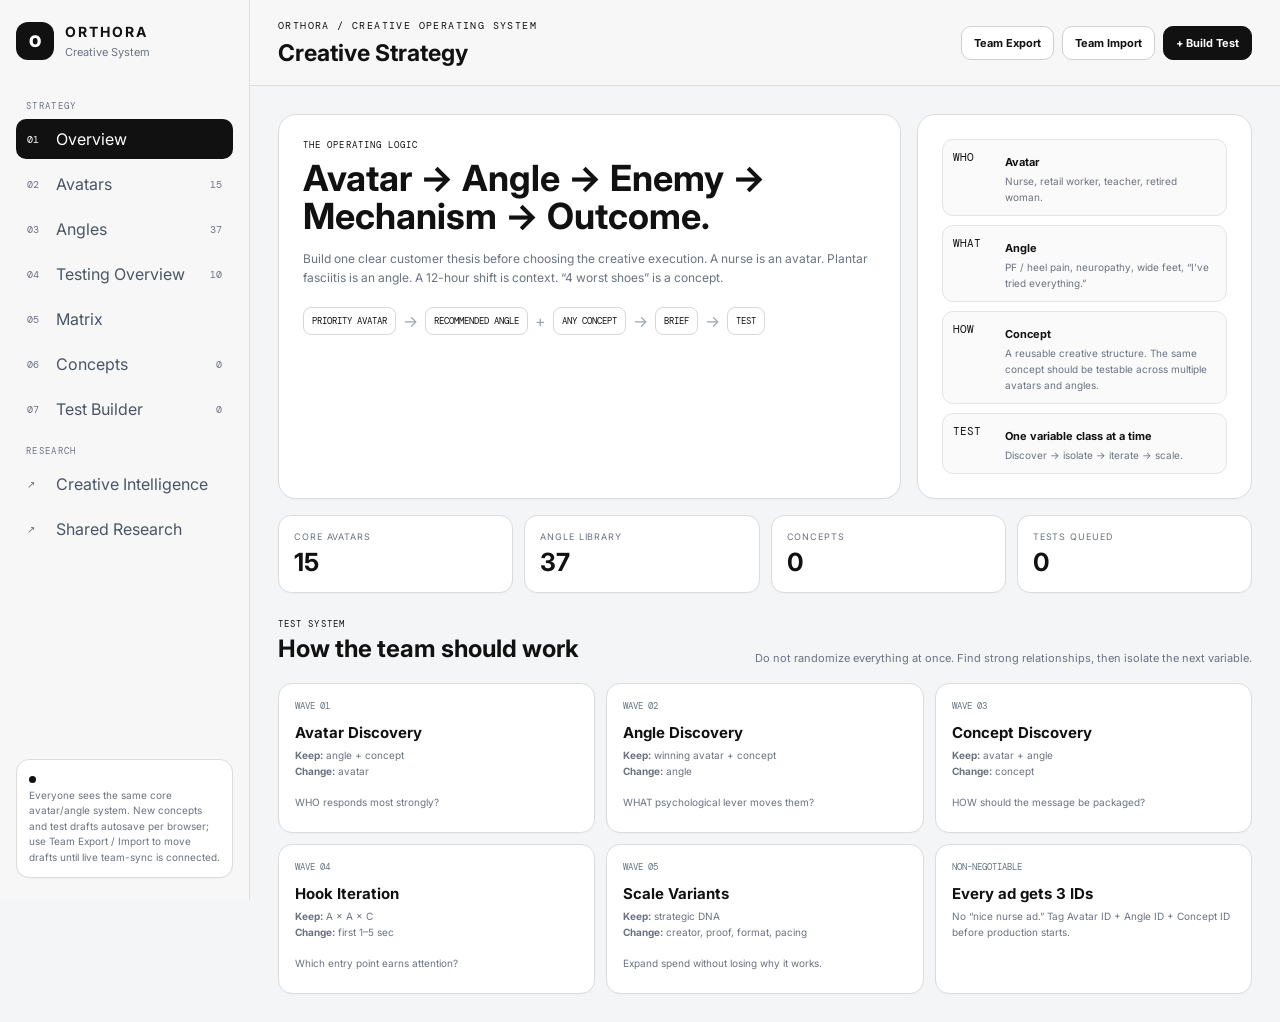
==== commit b869568b: "Reset concept library for clean user-defined concepts" ====
--- a/creative-system.html
+++ b/creative-system.html
@@ -103,6 +103,13 @@
 .variant-id{font:8px "DM Mono";color:#777}
 @media(max-width:680px){.variant-add{grid-template-columns:1fr}.tracker-head{display:block}.tracker-metrics{margin-top:10px}}
 
+
+.delete-concept{border-color:#d6d6d6!important;color:#8b1e1e!important;background:#fff!important}
+.delete-concept:hover{border-color:#8b1e1e!important;background:#fff7f7!important}
+.concept-head{position:relative;padding-right:24px!important}
+.concept-head-delete{position:absolute;top:5px;right:5px;width:18px;height:18px;border:0;border-radius:50%;background:transparent;color:#999;cursor:pointer;font-size:13px;line-height:18px;padding:0;text-align:center}
+.concept-head-delete:hover{background:#111;color:#fff}
+
 </style>
 </head>
 <body>
@@ -382,22 +389,8 @@
 const STRONG={
 AV01:['AN02','AN03','AN05','AN06','AN08','AN10','AN13','AN15','AN17','AN20','AN23','AN24','AN25','AN27','AN28','AN34','AN35','AN37'],AV02:['AN02','AN05','AN07','AN08','AN10','AN14','AN17','AN20','AN23','AN24','AN28','AN34','AN35','AN38'],AV03:['AN05','AN06','AN08','AN09','AN10','AN13','AN17','AN19','AN20','AN23','AN24','AN28','AN35','AN36','AN37','AN38'],AV04:['AN02','AN03','AN06','AN07','AN09','AN10','AN11','AN15','AN17','AN19','AN23','AN25','AN27','AN28','AN34','AN35','AN37','AN38'],AV05:['AN04','AN07','AN08','AN09','AN10','AN11','AN13','AN15','AN17','AN20','AN22','AN23','AN24','AN31','AN32','AN34','AN35','AN37','AN38'],AV06:['AN02','AN05','AN08','AN10','AN11','AN17','AN18','AN22','AN23','AN24','AN29','AN35','AN36','AN38'],AV07:['AN06','AN07','AN08','AN10','AN11','AN15','AN17','AN18','AN22','AN23','AN24','AN25','AN31','AN34','AN35','AN36','AN37','AN38'],AV08:['AN03','AN06','AN07','AN08','AN10','AN13','AN15','AN17','AN20','AN23','AN24','AN31','AN34','AN35','AN36','AN38'],AV09:['AN01','AN02','AN03','AN06','AN07','AN10','AN11','AN14','AN17','AN18','AN22','AN23','AN31','AN34','AN35','AN36','AN37','AN38'],AV10:['AN02','AN05','AN07','AN08','AN10','AN11','AN17','AN18','AN22','AN23','AN25','AN29','AN31','AN35','AN36','AN38'],AV11:['AN02','AN05','AN07','AN09','AN10','AN17','AN18','AN22','AN23','AN26','AN29','AN31','AN35','AN36','AN38'],AV12:['AN01','AN05','AN06','AN08','AN13','AN14','AN17','AN20','AN24','AN25','AN28','AN30','AN31','AN34','AN35','AN36','AN38'],AV13:['AN01','AN02','AN03','AN06','AN08','AN12','AN13','AN18','AN21','AN23','AN24','AN26','AN28','AN30','AN33','AN34','AN36','AN37'],AV14:['AN02','AN03','AN06','AN08','AN13','AN15','AN18','AN21','AN22','AN24','AN25','AN27','AN28','AN32','AN34','AN36','AN37'],AV15:['AN03','AN05','AN06','AN08','AN10','AN11','AN13','AN14','AN17','AN19','AN20','AN23','AN24','AN28','AN33','AN34','AN35','AN37']};
 const UNIVERSAL=new Set(['AN24','AN27','AN28','AN33','AN36','AN37','AN38']);
-const SEED=[
-['CP01','Shift Diary / Hour-by-Hour','UGC Diary','UGC Video','Hour 0 → hour 6 → hour 10/12 with timestamps and honest reactions.','Makes the long-shift promise measurable instead of generic.'],
-['CP02','Old Shoe vs Orthora','Comparison','UGC / Demo','Show the old pair, explain exactly where it failed, then contrast Orthora.','Turns failed alternatives into a specific reason to believe.'],
-['CP03','4 Shoes I Don’t Recommend','Ranking','UGC / Listicle','Pattern interrupt → familiar shoe #1–3 → use-case mismatch → Orthora.','Uses familiarity and comparison to break “all comfort shoes are the same.”'],
-['CP04','Coworker Recommendation','Social Proof','UGC Story','“A coworker told me…” → skepticism → real shift test → outcome.','Worker-to-worker proof is more believable than detached authority.'],
-['CP05','Pain Moment Cold Open','Problem–Solution','UGC / VSL','Open with limping, heel rub, first step or end-of-shift pain → why → solution.','Instant self-identification for pain-aware buyers.'],
-['CP06','Mechanism Demo','Product Demo','Demo / VO','Macro demo: cushioning, toe room, arch structure, outsole, stability.','Adds reason-to-believe in a sophisticated market.'],
-['CP07','POV: Another Long Shift','POV','UGC Video','Getting dressed → commute → workplace → hour 8 → clock out.','Places product inside the customer’s actual day.'],
-['CP08','Review Montage','Social Proof','UGC Montage','Fast cuts across multiple worker identities and specific outcomes.','Creates mass validation while keeping specificity.'],
-['CP09','Before Work / After Work','Transformation','UGC Video','Same creator before shift and after shift; compare physical/emotional state.','Makes the desired outcome visible.'],
-['CP10','First Step Next Morning','Story','UGC Video','Open morning after a shift → first step → reveal yesterday’s footwear story.','Unexpected time frame makes heel/PF pain more emotional.'],
-['CP11','Work Floor Test','Demonstration','Demo Video','Real floor, long stand, walking, pivoting and environment proof.','Contextual proof beats generic product claims.'],
-['CP12','I’ve Tried Everything Confessional','Testimonial','UGC Story','List previous shoes and money spent → skepticism → why this test felt different.','Mirrors the internal conversation of the skeptical buyer.'],
-['CP13','Podiatrist Ranks Shoes','Ranking / Authority','UGC / VSL','Podiatrist-style ranking of familiar shoe options for a specific avatar/problem → explain trade-offs → Orthora as the best-fit option for that use case.','Highly reusable because the same ranking structure can be reframed for different avatars and angles while keeping the concept constant.']
-].map(x=>({id:x[0],name:x[1],family:x[2],format:x[3],structure:x[4],why:x[5],url:'',thumb:''}));
-const KEY='orthoraCreativeSystemV1';let local=load();function load(){try{let x=JSON.parse(localStorage.getItem(KEY)||'{}');return{concepts:Array.isArray(x.concepts)?x.concepts:[],tests:Array.isArray(x.tests)?x.tests:[],priorityState:x.priorityState&&typeof x.priorityState==='object'?x.priorityState:{}}}catch{return{concepts:[],tests:[],priorityState:{}}}}function save(){localStorage.setItem(KEY,JSON.stringify(local));counts()}function concepts(){return[...SEED,...local.concepts]}function esc(s=''){return String(s).replace(/[&<>"']/g,c=>({'&':'&amp;','<':'&lt;','>':'&gt;','"':'&quot;',"'":'&#39;'}[c]))}function slug(s=''){return s.toUpperCase().replace(/[^A-Z0-9]+/g,'_').replace(/^_|_$/g,'').slice(0,24)}function get(arr,id){return arr.find(x=>x.id===id)}function score(av,an){if((HERO[av]||[]).includes(an))return 3;if((STRONG[av]||[]).includes(an))return 2;if(UNIVERSAL.has(an))return 1;return 0}function toast(m){let e=document.createElement('div');e.className='toast';e.textContent=m;document.body.appendChild(e);setTimeout(()=>e.remove(),1600)}function counts(){avatarCount.textContent=AVATARS.length;angleCount.textContent=ANGLES.filter(a=>a.id!=='AN01').length;priorityCount.textContent=PRIORITY_AVATARS.length;conceptCount.textContent=concepts().length;testCount.textContent=local.tests.length;mAvatars.textContent=AVATARS.length;mAngles.textContent=ANGLES.filter(a=>a.id!=='AN01').length;mConcepts.textContent=concepts().length;mTests.textContent=local.tests.length;if(priorityTotal){priorityTotal.textContent=PRIORITY_AVATARS.length;if(priorityAngleTotal)priorityAngleTotal.textContent=PRIORITY_AVATARS.reduce((n,p)=>n+p.angles.length,0);if(overviewConceptTotal)overviewConceptTotal.textContent=concepts().length;if(overviewTestTotal)overviewTestTotal.textContent=local.tests.length}}
+const SEED=[];
+const KEY='orthoraCreativeSystemV1',CONCEPT_RESET_VERSION=1;let local=load();function load(){try{let x=JSON.parse(localStorage.getItem(KEY)||'{}');if((x.conceptResetVersion||0)<CONCEPT_RESET_VERSION){x={...x,concepts:[],tests:[],deletedConceptIds:[],conceptResetVersion:CONCEPT_RESET_VERSION};localStorage.setItem(KEY,JSON.stringify(x))}return{concepts:Array.isArray(x.concepts)?x.concepts:[],tests:Array.isArray(x.tests)?x.tests:[],priorityState:x.priorityState&&typeof x.priorityState==='object'?x.priorityState:{},deletedConceptIds:Array.isArray(x.deletedConceptIds)?x.deletedConceptIds:[],conceptResetVersion:x.conceptResetVersion||CONCEPT_RESET_VERSION}}catch{const fresh={concepts:[],tests:[],priorityState:{},deletedConceptIds:[],conceptResetVersion:CONCEPT_RESET_VERSION};localStorage.setItem(KEY,JSON.stringify(fresh));return fresh}}function save(){localStorage.setItem(KEY,JSON.stringify(local));counts()}function concepts(){const deleted=new Set(local.deletedConceptIds||[]);return[...SEED,...local.concepts].filter(c=>!deleted.has(c.id))}function esc(s=''){return String(s).replace(/[&<>"']/g,c=>({'&':'&amp;','<':'&lt;','>':'&gt;','"':'&quot;',"'":'&#39;'}[c]))}function slug(s=''){return s.toUpperCase().replace(/[^A-Z0-9]+/g,'_').replace(/^_|_$/g,'').slice(0,24)}function get(arr,id){return arr.find(x=>x.id===id)}function score(av,an){if((HERO[av]||[]).includes(an))return 3;if((STRONG[av]||[]).includes(an))return 2;if(UNIVERSAL.has(an))return 1;return 0}function toast(m){let e=document.createElement('div');e.className='toast';e.textContent=m;document.body.appendChild(e);setTimeout(()=>e.remove(),1600)}function counts(){avatarCount.textContent=AVATARS.length;angleCount.textContent=ANGLES.filter(a=>a.id!=='AN01').length;priorityCount.textContent=PRIORITY_AVATARS.length;conceptCount.textContent=concepts().length;testCount.textContent=local.tests.length;mAvatars.textContent=AVATARS.length;mAngles.textContent=ANGLES.filter(a=>a.id!=='AN01').length;mConcepts.textContent=concepts().length;mTests.textContent=local.tests.length;if(priorityTotal){priorityTotal.textContent=PRIORITY_AVATARS.length;if(priorityAngleTotal)priorityAngleTotal.textContent=PRIORITY_AVATARS.reduce((n,p)=>n+p.angles.length,0);if(overviewConceptTotal)overviewConceptTotal.textContent=concepts().length;if(overviewTestTotal)overviewTestTotal.textContent=local.tests.length}}
 const titles={overview:'Creative Strategy',avatars:'Avatar Library',angles:'Angle Library',priorities:'Testing Overview',matrix:'Avatar × Angle Matrix',concepts:'Concept Library',builder:'Test Builder'};document.querySelectorAll('[data-view]').forEach(b=>b.onclick=()=>show(b.dataset.view));function show(v){document.querySelectorAll('.view').forEach(x=>x.classList.remove('active'));document.querySelectorAll('[data-view]').forEach(x=>x.classList.toggle('active',x.dataset.view===v));document.getElementById(v+'View').classList.add('active');pageTitle.textContent=titles[v];if(v==='avatars')renderAvatars();if(v==='angles')renderAngles();if(v==='priorities')renderPriorities();if(v==='matrix')renderMatrix();if(v==='concepts')renderConcepts();if(v==='builder'){builderOptions();renderTests();brief()}window.scrollTo(0,0)}quickBuild.onclick=()=>show('builder');
 function renderAvatars(){let q=avatarSearch.value.toLowerCase(),t=avatarType.value;let d=AVATARS.filter(a=>(!t||a.type===t)&&JSON.stringify(a).toLowerCase().includes(q));avatarGrid.innerHTML=d.map(a=>`<article class="card avatar-card" data-avatar="${a.id}"><div class="card-top"><span class="id">${a.id}</span><span class="pill ${a.priority==='Core'?'core':''}">${a.priority}</span></div><h3>${esc(a.name)}</h3><div class="meta">${esc(a.type)} · ${esc(a.env)}</div><p><b>Reality:</b> ${esc(a.reality)}</p><p><b>Desired outcome:</b> ${esc(a.desire)}</p><p><b>Failed alternatives:</b> ${esc(a.failed)}</p><p><b>Best proof:</b> ${esc(a.proof)}</p><div class="chips">${a.pains.map(x=>`<span class="chip">${esc(x)}</span>`).join('')}</div></article>`).join('');avatarGrid.querySelectorAll('.avatar-card').forEach(card=>card.onclick=()=>{show('builder');bAvatar.value=card.dataset.avatar;brief()});avatarSearch.oninput=renderAvatars;avatarType.onchange=renderAvatars;}
 function renderAngles(){let fam=[...new Set(ANGLES.map(a=>a.family))];if(angleFamily.options.length===1)fam.forEach(x=>angleFamily.add(new Option(x,x)));let q=angleSearch.value.toLowerCase(),f=angleFamily.value;let d=ANGLES.filter(a=>a.id!=='AN01').filter(a=>(!f||a.family===f)&&JSON.stringify(a).toLowerCase().includes(q));angleList.innerHTML=d.map(a=>`<div class="angle"><div class="id">${a.id}</div><div class="angle-name">${esc(a.name)}</div><div class="angle-family">${esc(a.family)}</div><div class="angle-truth"><b>Truth:</b> ${esc(a.truth)}<br><b>Mechanism:</b> ${esc(a.mechanism)}<br><b>Outcome:</b> ${esc(a.outcome)}</div><div class="angle-prio">${a.priority}</div></div>`).join('')}angleSearch.oninput=renderAngles;angleFamily.onchange=renderAngles;
@@ -415,8 +408,8 @@
   overviewConceptTotal.textContent=cs.length;
   overviewTestTotal.textContent=local.tests.length;
   let h='<thead><tr><th class="avatar-col">Priority Avatar</th><th class="angle-col">Recommended Angle</th>';
-  h+=cs.map(c=>`<th class="concept-head" data-cid="${c.id}" title="${esc(c.structure)}"><b>${c.id}</b><strong>${esc(c.name)}</strong><span>${esc(c.family)}</span></th>`).join('');
-  h+='</tr></thead><tbody>';
+  h+=cs.map(c=>`<th class="concept-head" data-cid="${c.id}" title="${esc(c.structure)}"><button class="concept-head-delete" data-id="${c.id}" title="Delete concept">×</button><b>${c.id}</b><strong>${esc(c.name)}</strong><span>${esc(c.family)}</span></th>`).join('');
+  if(!cs.length)h+='<th class="concept-head"><strong>No concepts yet</strong><span>Add one in Concepts</span></th>';h+='</tr></thead><tbody>';
   PRIORITY_AVATARS.forEach(p=>{
     const a=get(AVATARS,p.avatar);
     p.angles.forEach((ang,i)=>{
@@ -424,7 +417,7 @@
       h+=`<tr class="${rowClass}">`;
       h+=`<td class="avatar-col avatar-cell">${i===0?`<span class="rank-mini">#${p.rank}</span><strong>${esc(a?.name||p.avatar)}</strong><span>${esc(p.why)}</span>`:''}</td>`;
       h+=`<td class="angle-col angle-cell"><strong>#${i+1} · ${esc(ang.label)}</strong><span>${esc(ang.reason)}</span></td>`;
-      cs.forEach(c=>{
+      if(!cs.length){h+='<td class="overview-cell"><button class="combo-btn add-first-concept">+ Add Concept</button></td>';}cs.forEach(c=>{
         const t=local.tests.find(x=>x.avatar===p.avatar&&x.angle===ang.angleId&&x.concept===c.id);
         const label=t?(t.status||'Planned'):'+ Test';
         const note=t?.brief?'Brief ✓':'';
@@ -435,7 +428,8 @@
   });
   h+='</tbody>';
   testingOverviewTable.innerHTML=h;
-  document.querySelectorAll('.concept-head').forEach(el=>el.onclick=()=>openConceptTracker(el.dataset.cid));
+  document.querySelectorAll('.concept-head').forEach(el=>el.onclick=e=>{if(e.target.closest('.concept-head-delete')||!el.dataset.cid)return;openConceptTracker(el.dataset.cid)});document.querySelectorAll('.add-first-concept').forEach(el=>el.onclick=()=>show('concepts'));
+  document.querySelectorAll('.concept-head-delete').forEach(el=>el.onclick=e=>{e.stopPropagation();deleteConcept(el.dataset.id)});
   document.querySelectorAll('.combo-btn').forEach(el=>el.onclick=()=>{
     let t=el.dataset.test?local.tests.find(x=>x.id===el.dataset.test):null;
     if(!t){
@@ -468,14 +462,48 @@
           ${c.url?'<a class="btn" href="'+esc(c.url)+'" target="_blank">Reference ↗</a>':''}
           <button class="btn track-concept" data-id="${c.id}">Track Variants</button>
           <button class="btn use-concept" data-id="${c.id}">Use in Test</button>
+          <button class="btn delete-concept" data-id="${c.id}">Delete Concept</button>
         </div>
       </div>
     </article>`;
-  }).join(''):'<div class="empty">No concepts found.</div>';
+  }).join(''):'<div class="empty">No concepts yet. Add your first concept with “+ Add Concept”.</div>';
   document.querySelectorAll('.use-concept').forEach(b=>b.onclick=()=>{show('builder');bConcept.value=b.dataset.id;brief()});
   document.querySelectorAll('.track-concept').forEach(b=>b.onclick=()=>openConceptTracker(b.dataset.id));
+  document.querySelectorAll('.delete-concept').forEach(b=>b.onclick=()=>deleteConcept(b.dataset.id));
 }
 conceptSearch.oninput=renderConcepts;
+
+
+function deleteConcept(conceptId){
+  const c=get(concepts(),conceptId);
+  if(!c)return;
+  const linked=local.tests.filter(t=>t.concept===conceptId).length;
+  const msg=linked
+    ? `Delete “${c.name}” and its ${linked} linked test variant${linked===1?'':'s'}? This cannot be undone from this browser.`
+    : `Delete “${c.name}”? This cannot be undone from this browser.`;
+  if(!confirm(msg))return;
+
+  const customIndex=local.concepts.findIndex(x=>x.id===conceptId);
+  if(customIndex>=0){
+    local.concepts.splice(customIndex,1);
+  }else{
+    const set=new Set(local.deletedConceptIds||[]);
+    set.add(conceptId);
+    local.deletedConceptIds=[...set];
+  }
+  local.tests=local.tests.filter(t=>t.concept!==conceptId);
+  if(activeConceptId===conceptId){
+    activeConceptId=null;
+    trackerModal.classList.remove('show');
+  }
+  save();
+  builderOptions();
+  renderConcepts();
+  renderPriorities();
+  renderTests();
+  brief();
+  toast('Concept deleted');
+}
 
 let activeConceptId=null;
 function openConceptTracker(conceptId){
@@ -523,13 +551,13 @@
 trackerModal.onclick=e=>{if(e.target===trackerModal)trackerModal.classList.remove('show')};
 
 newConceptBtn.onclick=()=>conceptModal.classList.add('show');closeConcept.onclick=cancelConcept.onclick=()=>conceptModal.classList.remove('show');conceptModal.onclick=e=>{if(e.target===conceptModal)conceptModal.classList.remove('show')};saveConcept.onclick=()=>{if(!cName.value.trim())return alert('Concept name required.');let id='CP'+String(concepts().length+1).padStart(2,'0');local.concepts.push({id,name:cName.value.trim(),family:cFamily.value.trim()||'Custom',format:cFormat.value.trim()||'Unknown',url:cUrl.value.trim(),thumb:cThumb.value.trim(),structure:cStructure.value.trim(),why:cWhy.value.trim()});['cName','cFamily','cFormat','cUrl','cThumb','cStructure','cWhy'].forEach(i=>document.getElementById(i).value='');conceptModal.classList.remove('show');save();renderConcepts();builderOptions();renderPriorities();toast('Concept saved')};
-function builderOptions(){bAvatar.innerHTML=AVATARS.map(a=>`<option value="${a.id}">${a.id} · ${esc(a.name)}</option>`).join('');bAngle.innerHTML=ANGLES.filter(a=>a.id!=='AN01').map(a=>`<option value="${a.id}">${a.id} · ${esc(a.name)}</option>`).join('');bConcept.innerHTML=concepts().map(c=>`<option value="${c.id}">${c.id} · ${esc(c.name)}</option>`).join('');['bAvatar','bAngle','bConcept','bType','bHook','bProof','bHypothesis','bBrief'].forEach(id=>document.getElementById(id).oninput=brief)}
+function builderOptions(){bAvatar.innerHTML=AVATARS.map(a=>`<option value="${a.id}">${a.id} · ${esc(a.name)}</option>`).join('');bAngle.innerHTML=ANGLES.filter(a=>a.id!=='AN01').map(a=>`<option value="${a.id}">${a.id} · ${esc(a.name)}</option>`).join('');const cs=concepts();bConcept.innerHTML=cs.length?cs.map(c=>`<option value="${c.id}">${c.id} · ${esc(c.name)}</option>`).join(''):'<option value="">No concepts — add one first</option>';['bAvatar','bAngle','bConcept','bType','bHook','bProof','bHypothesis','bBrief'].forEach(id=>document.getElementById(id).oninput=brief)}
 function brief(){let a=get(AVATARS,bAvatar.value),n=get(ANGLES,bAngle.value),c=get(concepts(),bConcept.value);if(!a||!n||!c)return;let id=slug(a.name)+'_'+slug(n.name)+'_'+slug(c.name);creativeId.textContent=id;briefTitle.textContent=a.name+' × '+n.name;briefAvatar.textContent=a.name;briefAngle.textContent=n.name;briefConcept.textContent=c.name;briefTruth.textContent=n.truth;briefMechanism.textContent=n.mechanism;briefOutcome.textContent=n.outcome;if(!bHypothesis.value)bHypothesis.placeholder=`If we communicate “${n.name}” to ${a.name} through “${c.name}”, we believe it will outperform generic comfort messaging because it matches a specific lived experience.`}
 function renderTests(){testRows.innerHTML=local.tests.length?local.tests.map(t=>{let a=get(AVATARS,t.avatar),n=get(ANGLES,t.angle),c=get(concepts(),t.concept);return`<tr><td class="id">${t.id}</td><td>${esc(a?.name||t.avatar)}</td><td>${esc(n?.name||t.angle)}</td><td>${esc(c?.name||t.concept)}</td><td>${esc(t.type)}</td><td><select class="status test-status" data-id="${t.id}">${['Planned','Briefing','Production','Ready','Testing','Winner','Loser','Retired'].map(s=>'<option '+(s===t.status?'selected':'')+'>'+s+'</option>').join('')}</select></td><td>${esc(t.hook||'—')}</td><td><button class="btn delete-test" data-id="${t.id}">Delete</button></td></tr>`}).join(''):'<tr><td colspan="8"><div class="empty">No tests queued yet. Build the first A × A × C combination above.</div></td></tr>';document.querySelectorAll('.test-status').forEach(x=>x.onchange=()=>{let t=local.tests.find(y=>y.id===x.dataset.id);t.status=x.value;save();renderConcepts();renderPriorities()});document.querySelectorAll('.delete-test').forEach(x=>x.onclick=()=>{local.tests=local.tests.filter(y=>y.id!==x.dataset.id);save();renderTests();renderPriorities()})}
 addTest.onclick=()=>{let t=local.tests.find(x=>x.avatar===bAvatar.value&&x.angle===bAngle.value&&x.concept===bConcept.value);if(t){t.type=bType.value;t.hook=bHook.value.trim();t.proof=bProof.value.trim();t.hypothesis=bHypothesis.value.trim();t.brief=bBrief.value.trim();if(!t.status)t.status='Planned';toast('Existing test updated')}else{t={id:'T'+String(local.tests.length+1).padStart(3,'0'),avatar:bAvatar.value,angle:bAngle.value,concept:bConcept.value,type:bType.value,hook:bHook.value.trim(),proof:bProof.value.trim(),hypothesis:bHypothesis.value.trim(),brief:bBrief.value.trim(),status:'Planned',createdAt:new Date().toISOString()};local.tests.push(t);toast('Test queued')}save();renderTests();renderConcepts();renderPriorities()};
 function briefText(){let a=get(AVATARS,bAvatar.value),n=get(ANGLES,bAngle.value),c=get(concepts(),bConcept.value);return`ORTHORA CREATIVE BRIEF\n\nCreative ID: ${creativeId.textContent}\nAvatar: ${a?.name}\nAngle: ${n?.name}\nConcept: ${c?.name}\nTest Type: ${bType.value}\n\nCustomer truth: ${n?.truth}\nReason to believe: ${n?.mechanism}\nDesired outcome: ${n?.outcome}\n\nHook: ${bHook.value}\nProof required: ${bProof.value}\nHypothesis: ${bHypothesis.value||bHypothesis.placeholder}\n\nCreative brief: ${bBrief.value||'—'}\n\nConcept structure: ${c?.structure}\nWhy concept works: ${c?.why}`}
 copyBrief.onclick=async()=>{await navigator.clipboard.writeText(briefText());toast('Brief copied')};
-exportBtn.onclick=()=>{let blob=new Blob([JSON.stringify(local,null,2)],{type:'application/json'}),a=document.createElement('a');a.href=URL.createObjectURL(blob);a.download='orthora-creative-system-team.json';a.click();URL.revokeObjectURL(a.href);toast('Team export created')};importInput.onchange=async e=>{let f=e.target.files?.[0];if(!f)return;try{let x=JSON.parse(await f.text());local={concepts:Array.isArray(x.concepts)?x.concepts:[],tests:Array.isArray(x.tests)?x.tests:[],priorityState:x.priorityState&&typeof x.priorityState==='object'?x.priorityState:{}};save();renderConcepts();builderOptions();renderTests();toast('Team file imported')}catch{alert('Invalid team file.')}e.target.value=''};
+exportBtn.onclick=()=>{let blob=new Blob([JSON.stringify(local,null,2)],{type:'application/json'}),a=document.createElement('a');a.href=URL.createObjectURL(blob);a.download='orthora-creative-system-team.json';a.click();URL.revokeObjectURL(a.href);toast('Team export created')};importInput.onchange=async e=>{let f=e.target.files?.[0];if(!f)return;try{let x=JSON.parse(await f.text());local={concepts:Array.isArray(x.concepts)?x.concepts:[],tests:Array.isArray(x.tests)?x.tests:[],priorityState:x.priorityState&&typeof x.priorityState==='object'?x.priorityState:{},deletedConceptIds:Array.isArray(x.deletedConceptIds)?x.deletedConceptIds:[],conceptResetVersion:CONCEPT_RESET_VERSION};save();renderConcepts();builderOptions();renderTests();toast('Team file imported')}catch{alert('Invalid team file.')}e.target.value=''};
 renderAvatars();renderAngles();renderPriorities();builderOptions();brief();renderTests();counts();
 </script>
 </body>
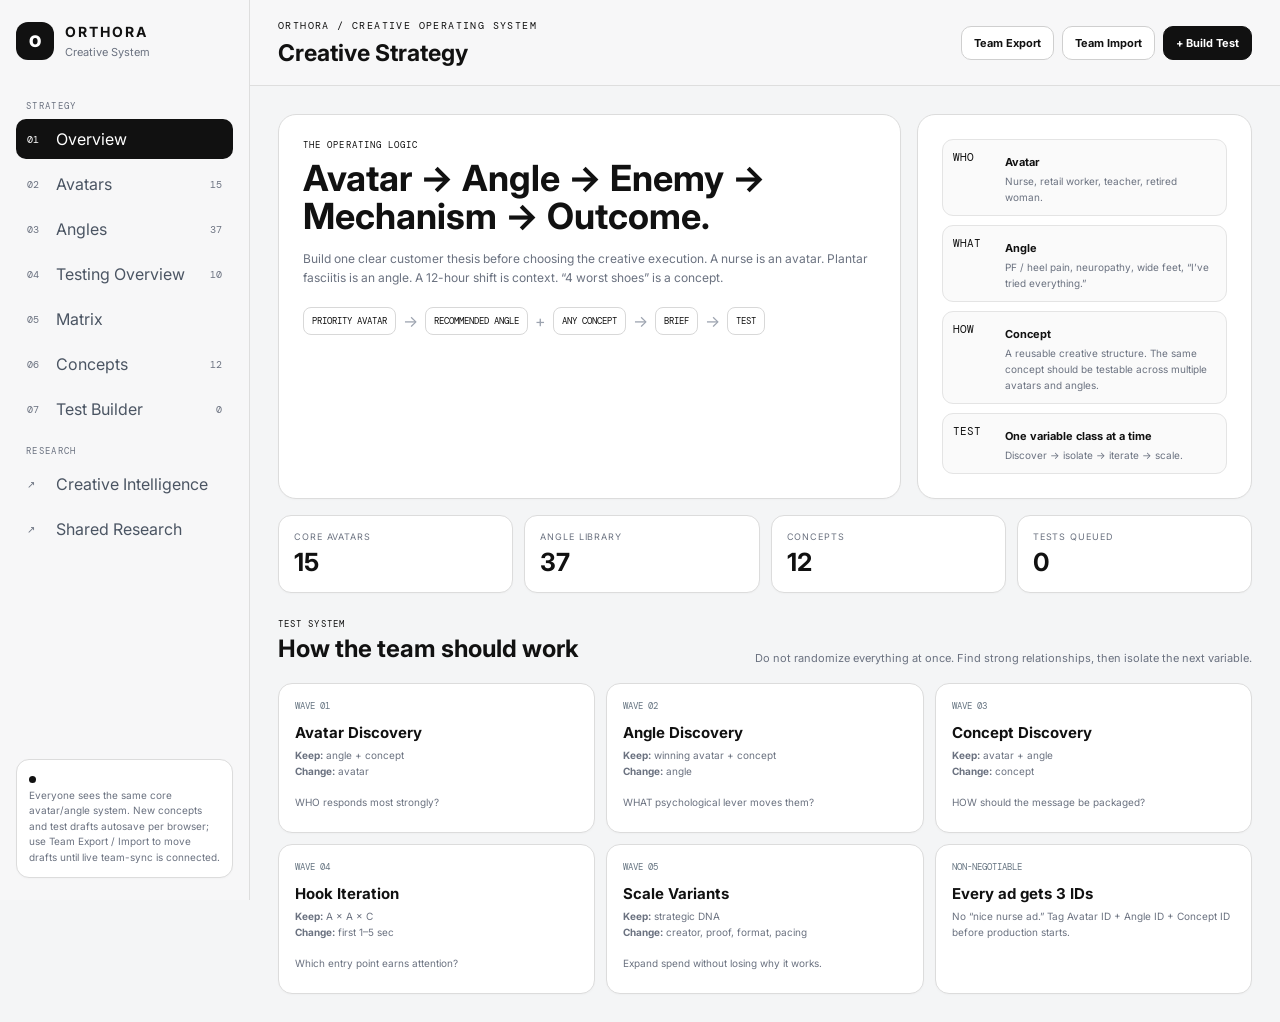
==== commit 7b3f4676: "Use shared creative swipes as concept library" ====
--- a/creative-system.html
+++ b/creative-system.html
@@ -110,6 +110,8 @@
 .concept-head-delete{position:absolute;top:5px;right:5px;width:18px;height:18px;border:0;border-radius:50%;background:transparent;color:#999;cursor:pointer;font-size:13px;line-height:18px;padding:0;text-align:center}
 .concept-head-delete:hover{background:#111;color:#fff}
 
+
+.source-badge{display:inline-block;font:8px "DM Mono";padding:4px 6px;border:1px solid #ddd;border-radius:999px;background:#fafafa;color:#666;margin-top:6px}
 </style>
 </head>
 <body>
@@ -390,7 +392,53 @@
 AV01:['AN02','AN03','AN05','AN06','AN08','AN10','AN13','AN15','AN17','AN20','AN23','AN24','AN25','AN27','AN28','AN34','AN35','AN37'],AV02:['AN02','AN05','AN07','AN08','AN10','AN14','AN17','AN20','AN23','AN24','AN28','AN34','AN35','AN38'],AV03:['AN05','AN06','AN08','AN09','AN10','AN13','AN17','AN19','AN20','AN23','AN24','AN28','AN35','AN36','AN37','AN38'],AV04:['AN02','AN03','AN06','AN07','AN09','AN10','AN11','AN15','AN17','AN19','AN23','AN25','AN27','AN28','AN34','AN35','AN37','AN38'],AV05:['AN04','AN07','AN08','AN09','AN10','AN11','AN13','AN15','AN17','AN20','AN22','AN23','AN24','AN31','AN32','AN34','AN35','AN37','AN38'],AV06:['AN02','AN05','AN08','AN10','AN11','AN17','AN18','AN22','AN23','AN24','AN29','AN35','AN36','AN38'],AV07:['AN06','AN07','AN08','AN10','AN11','AN15','AN17','AN18','AN22','AN23','AN24','AN25','AN31','AN34','AN35','AN36','AN37','AN38'],AV08:['AN03','AN06','AN07','AN08','AN10','AN13','AN15','AN17','AN20','AN23','AN24','AN31','AN34','AN35','AN36','AN38'],AV09:['AN01','AN02','AN03','AN06','AN07','AN10','AN11','AN14','AN17','AN18','AN22','AN23','AN31','AN34','AN35','AN36','AN37','AN38'],AV10:['AN02','AN05','AN07','AN08','AN10','AN11','AN17','AN18','AN22','AN23','AN25','AN29','AN31','AN35','AN36','AN38'],AV11:['AN02','AN05','AN07','AN09','AN10','AN17','AN18','AN22','AN23','AN26','AN29','AN31','AN35','AN36','AN38'],AV12:['AN01','AN05','AN06','AN08','AN13','AN14','AN17','AN20','AN24','AN25','AN28','AN30','AN31','AN34','AN35','AN36','AN38'],AV13:['AN01','AN02','AN03','AN06','AN08','AN12','AN13','AN18','AN21','AN23','AN24','AN26','AN28','AN30','AN33','AN34','AN36','AN37'],AV14:['AN02','AN03','AN06','AN08','AN13','AN15','AN18','AN21','AN22','AN24','AN25','AN27','AN28','AN32','AN34','AN36','AN37'],AV15:['AN03','AN05','AN06','AN08','AN10','AN11','AN13','AN14','AN17','AN19','AN20','AN23','AN24','AN28','AN33','AN34','AN35','AN37']};
 const UNIVERSAL=new Set(['AN24','AN27','AN28','AN33','AN36','AN37','AN38']);
 const SEED=[];
-const KEY='orthoraCreativeSystemV1',CONCEPT_RESET_VERSION=1;let local=load();function load(){try{let x=JSON.parse(localStorage.getItem(KEY)||'{}');if((x.conceptResetVersion||0)<CONCEPT_RESET_VERSION){x={...x,concepts:[],tests:[],deletedConceptIds:[],conceptResetVersion:CONCEPT_RESET_VERSION};localStorage.setItem(KEY,JSON.stringify(x))}return{concepts:Array.isArray(x.concepts)?x.concepts:[],tests:Array.isArray(x.tests)?x.tests:[],priorityState:x.priorityState&&typeof x.priorityState==='object'?x.priorityState:{},deletedConceptIds:Array.isArray(x.deletedConceptIds)?x.deletedConceptIds:[],conceptResetVersion:x.conceptResetVersion||CONCEPT_RESET_VERSION}}catch{const fresh={concepts:[],tests:[],priorityState:{},deletedConceptIds:[],conceptResetVersion:CONCEPT_RESET_VERSION};localStorage.setItem(KEY,JSON.stringify(fresh));return fresh}}function save(){localStorage.setItem(KEY,JSON.stringify(local));counts()}function concepts(){const deleted=new Set(local.deletedConceptIds||[]);return[...SEED,...local.concepts].filter(c=>!deleted.has(c.id))}function esc(s=''){return String(s).replace(/[&<>"']/g,c=>({'&':'&amp;','<':'&lt;','>':'&gt;','"':'&quot;',"'":'&#39;'}[c]))}function slug(s=''){return s.toUpperCase().replace(/[^A-Z0-9]+/g,'_').replace(/^_|_$/g,'').slice(0,24)}function get(arr,id){return arr.find(x=>x.id===id)}function score(av,an){if((HERO[av]||[]).includes(an))return 3;if((STRONG[av]||[]).includes(an))return 2;if(UNIVERSAL.has(an))return 1;return 0}function toast(m){let e=document.createElement('div');e.className='toast';e.textContent=m;document.body.appendChild(e);setTimeout(()=>e.remove(),1600)}function counts(){avatarCount.textContent=AVATARS.length;angleCount.textContent=ANGLES.filter(a=>a.id!=='AN01').length;priorityCount.textContent=PRIORITY_AVATARS.length;conceptCount.textContent=concepts().length;testCount.textContent=local.tests.length;mAvatars.textContent=AVATARS.length;mAngles.textContent=ANGLES.filter(a=>a.id!=='AN01').length;mConcepts.textContent=concepts().length;mTests.textContent=local.tests.length;if(priorityTotal){priorityTotal.textContent=PRIORITY_AVATARS.length;if(priorityAngleTotal)priorityAngleTotal.textContent=PRIORITY_AVATARS.reduce((n,p)=>n+p.angles.length,0);if(overviewConceptTotal)overviewConceptTotal.textContent=concepts().length;if(overviewTestTotal)overviewTestTotal.textContent=local.tests.length}}
+
+let RESEARCH_CONCEPTS=[];
+function stableConceptId(brand,slot){
+  return 'SW_'+String(brand||'BRAND').toUpperCase().replace(/[^A-Z0-9]+/g,'_').replace(/^_|_$/g,'').slice(0,24)+'_'+String(slot).padStart(2,'0');
+}
+async function loadResearchConcepts(){
+  try{
+    const res=await fetch('shared.html',{cache:'no-store'});
+    if(!res.ok)throw new Error('shared research unavailable');
+    const txt=await res.text();
+    const doc=new DOMParser().parseFromString(txt,'text/html');
+    const node=doc.getElementById('shared-research-data');
+    if(!node)throw new Error('shared research data missing');
+    const data=JSON.parse(node.textContent||'{}');
+    const out=[];
+    (data.competitors||[]).forEach(brand=>{
+      (brand.swipes||[]).forEach((s,i)=>{
+        if(!String(s?.title||s?.url||s?.transcript||'').trim())return;
+        out.push({
+          id:stableConceptId(brand.name||('Competitor '+brand.slot),i+1),
+          name:String(s.title||('Swipe '+(i+1))).trim(),
+          family:String(s.format||'Creative Swipe').trim()||'Creative Swipe',
+          format:String(s.format||'').trim()||'Unknown',
+          structure:String(s.translation||s.hook||s.angle||'').trim(),
+          why:String(s.why||'').trim(),
+          url:String(s.url||'').trim(),
+          thumb:'',
+          source:String(brand.name||'Research').trim(),
+          sourceAvatar:String(s.avatar||'').trim(),
+          sourceAngle:String(s.angle||'').trim(),
+          hook:String(s.hook||'').trim(),
+          awareness:String(s.awareness||'').trim(),
+          researchSwipe:true
+        });
+      });
+    });
+    RESEARCH_CONCEPTS=out;
+    counts();
+    builderOptions();
+    renderConcepts();
+    renderPriorities();
+  }catch(e){
+    console.error('Failed to load research concepts',e);
+  }
+}
+
+const KEY='orthoraCreativeSystemV1',CONCEPT_RESET_VERSION=2;let local=load();function load(){try{let x=JSON.parse(localStorage.getItem(KEY)||'{}');if((x.conceptResetVersion||0)<CONCEPT_RESET_VERSION){x={...x,deletedConceptIds:[],conceptResetVersion:CONCEPT_RESET_VERSION};localStorage.setItem(KEY,JSON.stringify(x))}return{concepts:Array.isArray(x.concepts)?x.concepts:[],tests:Array.isArray(x.tests)?x.tests:[],priorityState:x.priorityState&&typeof x.priorityState==='object'?x.priorityState:{},deletedConceptIds:Array.isArray(x.deletedConceptIds)?x.deletedConceptIds:[],conceptResetVersion:x.conceptResetVersion||CONCEPT_RESET_VERSION}}catch{const fresh={concepts:[],tests:[],priorityState:{},deletedConceptIds:[],conceptResetVersion:CONCEPT_RESET_VERSION};localStorage.setItem(KEY,JSON.stringify(fresh));return fresh}}function save(){localStorage.setItem(KEY,JSON.stringify(local));counts()}function concepts(){const deleted=new Set(local.deletedConceptIds||[]);return[...RESEARCH_CONCEPTS,...local.concepts].filter(c=>!deleted.has(c.id))}function esc(s=''){return String(s).replace(/[&<>"']/g,c=>({'&':'&amp;','<':'&lt;','>':'&gt;','"':'&quot;',"'":'&#39;'}[c]))}function slug(s=''){return s.toUpperCase().replace(/[^A-Z0-9]+/g,'_').replace(/^_|_$/g,'').slice(0,24)}function get(arr,id){return arr.find(x=>x.id===id)}function score(av,an){if((HERO[av]||[]).includes(an))return 3;if((STRONG[av]||[]).includes(an))return 2;if(UNIVERSAL.has(an))return 1;return 0}function toast(m){let e=document.createElement('div');e.className='toast';e.textContent=m;document.body.appendChild(e);setTimeout(()=>e.remove(),1600)}function counts(){avatarCount.textContent=AVATARS.length;angleCount.textContent=ANGLES.filter(a=>a.id!=='AN01').length;priorityCount.textContent=PRIORITY_AVATARS.length;conceptCount.textContent=concepts().length;testCount.textContent=local.tests.length;mAvatars.textContent=AVATARS.length;mAngles.textContent=ANGLES.filter(a=>a.id!=='AN01').length;mConcepts.textContent=concepts().length;mTests.textContent=local.tests.length;if(priorityTotal){priorityTotal.textContent=PRIORITY_AVATARS.length;if(priorityAngleTotal)priorityAngleTotal.textContent=PRIORITY_AVATARS.reduce((n,p)=>n+p.angles.length,0);if(overviewConceptTotal)overviewConceptTotal.textContent=concepts().length;if(overviewTestTotal)overviewTestTotal.textContent=local.tests.length}}
 const titles={overview:'Creative Strategy',avatars:'Avatar Library',angles:'Angle Library',priorities:'Testing Overview',matrix:'Avatar × Angle Matrix',concepts:'Concept Library',builder:'Test Builder'};document.querySelectorAll('[data-view]').forEach(b=>b.onclick=()=>show(b.dataset.view));function show(v){document.querySelectorAll('.view').forEach(x=>x.classList.remove('active'));document.querySelectorAll('[data-view]').forEach(x=>x.classList.toggle('active',x.dataset.view===v));document.getElementById(v+'View').classList.add('active');pageTitle.textContent=titles[v];if(v==='avatars')renderAvatars();if(v==='angles')renderAngles();if(v==='priorities')renderPriorities();if(v==='matrix')renderMatrix();if(v==='concepts')renderConcepts();if(v==='builder'){builderOptions();renderTests();brief()}window.scrollTo(0,0)}quickBuild.onclick=()=>show('builder');
 function renderAvatars(){let q=avatarSearch.value.toLowerCase(),t=avatarType.value;let d=AVATARS.filter(a=>(!t||a.type===t)&&JSON.stringify(a).toLowerCase().includes(q));avatarGrid.innerHTML=d.map(a=>`<article class="card avatar-card" data-avatar="${a.id}"><div class="card-top"><span class="id">${a.id}</span><span class="pill ${a.priority==='Core'?'core':''}">${a.priority}</span></div><h3>${esc(a.name)}</h3><div class="meta">${esc(a.type)} · ${esc(a.env)}</div><p><b>Reality:</b> ${esc(a.reality)}</p><p><b>Desired outcome:</b> ${esc(a.desire)}</p><p><b>Failed alternatives:</b> ${esc(a.failed)}</p><p><b>Best proof:</b> ${esc(a.proof)}</p><div class="chips">${a.pains.map(x=>`<span class="chip">${esc(x)}</span>`).join('')}</div></article>`).join('');avatarGrid.querySelectorAll('.avatar-card').forEach(card=>card.onclick=()=>{show('builder');bAvatar.value=card.dataset.avatar;brief()});avatarSearch.oninput=renderAvatars;avatarType.onchange=renderAvatars;}
 function renderAngles(){let fam=[...new Set(ANGLES.map(a=>a.family))];if(angleFamily.options.length===1)fam.forEach(x=>angleFamily.add(new Option(x,x)));let q=angleSearch.value.toLowerCase(),f=angleFamily.value;let d=ANGLES.filter(a=>a.id!=='AN01').filter(a=>(!f||a.family===f)&&JSON.stringify(a).toLowerCase().includes(q));angleList.innerHTML=d.map(a=>`<div class="angle"><div class="id">${a.id}</div><div class="angle-name">${esc(a.name)}</div><div class="angle-family">${esc(a.family)}</div><div class="angle-truth"><b>Truth:</b> ${esc(a.truth)}<br><b>Mechanism:</b> ${esc(a.mechanism)}<br><b>Outcome:</b> ${esc(a.outcome)}</div><div class="angle-prio">${a.priority}</div></div>`).join('')}angleSearch.oninput=renderAngles;angleFamily.onchange=renderAngles;
@@ -408,7 +456,7 @@
   overviewConceptTotal.textContent=cs.length;
   overviewTestTotal.textContent=local.tests.length;
   let h='<thead><tr><th class="avatar-col">Priority Avatar</th><th class="angle-col">Recommended Angle</th>';
-  h+=cs.map(c=>`<th class="concept-head" data-cid="${c.id}" title="${esc(c.structure)}"><button class="concept-head-delete" data-id="${c.id}" title="Delete concept">×</button><b>${c.id}</b><strong>${esc(c.name)}</strong><span>${esc(c.family)}</span></th>`).join('');
+  h+=cs.map(c=>`<th class="concept-head" data-cid="${c.id}" title="${esc(c.structure)}"><button class="concept-head-delete" data-id="${c.id}" title="Delete concept">×</button><b>${c.id}</b><strong>${esc(c.name)}</strong><span>${esc(c.family)}${c.source?' · '+esc(c.source):''}</span></th>`).join('');
   if(!cs.length)h+='<th class="concept-head"><strong>No concepts yet</strong><span>Add one in Concepts</span></th>';h+='</tr></thead><tbody>';
   PRIORITY_AVATARS.forEach(p=>{
     const a=get(AVATARS,p.avatar);
@@ -454,8 +502,10 @@
       <div class="concept-body">
         <div class="id">${c.id} · ${esc(c.family)}</div>
         <h3>${esc(c.name)}</h3>
-        <div class="meta">${esc(c.format)}</div>
-        <p><b>Structure:</b> ${esc(c.structure)}</p>
+        <div class="meta">${esc(c.format)}${c.source?' · '+esc(c.source):''}</div>
+        ${c.sourceAvatar?'<p><b>Original avatar:</b> '+esc(c.sourceAvatar)+'</p>':''}
+        ${c.sourceAngle?'<p><b>Original angle:</b> '+esc(c.sourceAngle)+'</p>':''}
+        <p><b>Structure / Orthora translation:</b> ${esc(c.structure||'—')}</p>
         <p><b>Why:</b> ${esc(c.why)}</p>
         <div class="concept-stats"><span class="stat-chip">${variants.length} variants</span><span class="stat-chip">${active} tested/testing</span><span class="stat-chip">${winners} winners</span></div>
         <div class="concept-actions">
@@ -466,7 +516,7 @@
         </div>
       </div>
     </article>`;
-  }).join(''):'<div class="empty">No concepts yet. Add your first concept with “+ Add Concept”.</div>';
+  }).join(''):'<div class="empty">Loading Creative Swipes from Shared Research…</div>';
   document.querySelectorAll('.use-concept').forEach(b=>b.onclick=()=>{show('builder');bConcept.value=b.dataset.id;brief()});
   document.querySelectorAll('.track-concept').forEach(b=>b.onclick=()=>openConceptTracker(b.dataset.id));
   document.querySelectorAll('.delete-concept').forEach(b=>b.onclick=()=>deleteConcept(b.dataset.id));
@@ -511,7 +561,7 @@
   const c=get(concepts(),conceptId);
   if(!c)return;
   trackerTitle.textContent=c.name;
-  trackerDesc.textContent=c.structure;
+  trackerDesc.textContent=[c.source?'Source: '+c.source:'',c.sourceAvatar?'Original avatar: '+c.sourceAvatar:'',c.sourceAngle?'Original angle: '+c.sourceAngle:'',c.structure||''].filter(Boolean).join(' · ');
   vAvatar.innerHTML=AVATARS.map(a=>`<option value="${a.id}">${a.id} · ${esc(a.name)}</option>`).join('');
   vAngle.innerHTML=ANGLES.filter(a=>a.id!=='AN01').map(a=>`<option value="${a.id}">${a.id} · ${esc(a.name)}</option>`).join('');
   renderConceptVariants();
@@ -550,7 +600,7 @@
 closeTracker.onclick=()=>trackerModal.classList.remove('show');
 trackerModal.onclick=e=>{if(e.target===trackerModal)trackerModal.classList.remove('show')};
 
-newConceptBtn.onclick=()=>conceptModal.classList.add('show');closeConcept.onclick=cancelConcept.onclick=()=>conceptModal.classList.remove('show');conceptModal.onclick=e=>{if(e.target===conceptModal)conceptModal.classList.remove('show')};saveConcept.onclick=()=>{if(!cName.value.trim())return alert('Concept name required.');let id='CP'+String(concepts().length+1).padStart(2,'0');local.concepts.push({id,name:cName.value.trim(),family:cFamily.value.trim()||'Custom',format:cFormat.value.trim()||'Unknown',url:cUrl.value.trim(),thumb:cThumb.value.trim(),structure:cStructure.value.trim(),why:cWhy.value.trim()});['cName','cFamily','cFormat','cUrl','cThumb','cStructure','cWhy'].forEach(i=>document.getElementById(i).value='');conceptModal.classList.remove('show');save();renderConcepts();builderOptions();renderPriorities();toast('Concept saved')};
+newConceptBtn.onclick=()=>conceptModal.classList.add('show');closeConcept.onclick=cancelConcept.onclick=()=>conceptModal.classList.remove('show');conceptModal.onclick=e=>{if(e.target===conceptModal)conceptModal.classList.remove('show')};saveConcept.onclick=()=>{if(!cName.value.trim())return alert('Concept name required.');let id='CP_CUSTOM_'+Date.now().toString(36).toUpperCase();local.concepts.push({id,name:cName.value.trim(),family:cFamily.value.trim()||'Custom',format:cFormat.value.trim()||'Unknown',url:cUrl.value.trim(),thumb:cThumb.value.trim(),structure:cStructure.value.trim(),why:cWhy.value.trim()});['cName','cFamily','cFormat','cUrl','cThumb','cStructure','cWhy'].forEach(i=>document.getElementById(i).value='');conceptModal.classList.remove('show');save();renderConcepts();builderOptions();renderPriorities();toast('Concept saved')};
 function builderOptions(){bAvatar.innerHTML=AVATARS.map(a=>`<option value="${a.id}">${a.id} · ${esc(a.name)}</option>`).join('');bAngle.innerHTML=ANGLES.filter(a=>a.id!=='AN01').map(a=>`<option value="${a.id}">${a.id} · ${esc(a.name)}</option>`).join('');const cs=concepts();bConcept.innerHTML=cs.length?cs.map(c=>`<option value="${c.id}">${c.id} · ${esc(c.name)}</option>`).join(''):'<option value="">No concepts — add one first</option>';['bAvatar','bAngle','bConcept','bType','bHook','bProof','bHypothesis','bBrief'].forEach(id=>document.getElementById(id).oninput=brief)}
 function brief(){let a=get(AVATARS,bAvatar.value),n=get(ANGLES,bAngle.value),c=get(concepts(),bConcept.value);if(!a||!n||!c)return;let id=slug(a.name)+'_'+slug(n.name)+'_'+slug(c.name);creativeId.textContent=id;briefTitle.textContent=a.name+' × '+n.name;briefAvatar.textContent=a.name;briefAngle.textContent=n.name;briefConcept.textContent=c.name;briefTruth.textContent=n.truth;briefMechanism.textContent=n.mechanism;briefOutcome.textContent=n.outcome;if(!bHypothesis.value)bHypothesis.placeholder=`If we communicate “${n.name}” to ${a.name} through “${c.name}”, we believe it will outperform generic comfort messaging because it matches a specific lived experience.`}
 function renderTests(){testRows.innerHTML=local.tests.length?local.tests.map(t=>{let a=get(AVATARS,t.avatar),n=get(ANGLES,t.angle),c=get(concepts(),t.concept);return`<tr><td class="id">${t.id}</td><td>${esc(a?.name||t.avatar)}</td><td>${esc(n?.name||t.angle)}</td><td>${esc(c?.name||t.concept)}</td><td>${esc(t.type)}</td><td><select class="status test-status" data-id="${t.id}">${['Planned','Briefing','Production','Ready','Testing','Winner','Loser','Retired'].map(s=>'<option '+(s===t.status?'selected':'')+'>'+s+'</option>').join('')}</select></td><td>${esc(t.hook||'—')}</td><td><button class="btn delete-test" data-id="${t.id}">Delete</button></td></tr>`}).join(''):'<tr><td colspan="8"><div class="empty">No tests queued yet. Build the first A × A × C combination above.</div></td></tr>';document.querySelectorAll('.test-status').forEach(x=>x.onchange=()=>{let t=local.tests.find(y=>y.id===x.dataset.id);t.status=x.value;save();renderConcepts();renderPriorities()});document.querySelectorAll('.delete-test').forEach(x=>x.onclick=()=>{local.tests=local.tests.filter(y=>y.id!==x.dataset.id);save();renderTests();renderPriorities()})}
@@ -558,7 +608,7 @@
 function briefText(){let a=get(AVATARS,bAvatar.value),n=get(ANGLES,bAngle.value),c=get(concepts(),bConcept.value);return`ORTHORA CREATIVE BRIEF\n\nCreative ID: ${creativeId.textContent}\nAvatar: ${a?.name}\nAngle: ${n?.name}\nConcept: ${c?.name}\nTest Type: ${bType.value}\n\nCustomer truth: ${n?.truth}\nReason to believe: ${n?.mechanism}\nDesired outcome: ${n?.outcome}\n\nHook: ${bHook.value}\nProof required: ${bProof.value}\nHypothesis: ${bHypothesis.value||bHypothesis.placeholder}\n\nCreative brief: ${bBrief.value||'—'}\n\nConcept structure: ${c?.structure}\nWhy concept works: ${c?.why}`}
 copyBrief.onclick=async()=>{await navigator.clipboard.writeText(briefText());toast('Brief copied')};
 exportBtn.onclick=()=>{let blob=new Blob([JSON.stringify(local,null,2)],{type:'application/json'}),a=document.createElement('a');a.href=URL.createObjectURL(blob);a.download='orthora-creative-system-team.json';a.click();URL.revokeObjectURL(a.href);toast('Team export created')};importInput.onchange=async e=>{let f=e.target.files?.[0];if(!f)return;try{let x=JSON.parse(await f.text());local={concepts:Array.isArray(x.concepts)?x.concepts:[],tests:Array.isArray(x.tests)?x.tests:[],priorityState:x.priorityState&&typeof x.priorityState==='object'?x.priorityState:{},deletedConceptIds:Array.isArray(x.deletedConceptIds)?x.deletedConceptIds:[],conceptResetVersion:CONCEPT_RESET_VERSION};save();renderConcepts();builderOptions();renderTests();toast('Team file imported')}catch{alert('Invalid team file.')}e.target.value=''};
-renderAvatars();renderAngles();renderPriorities();builderOptions();brief();renderTests();counts();
+renderAvatars();renderAngles();renderPriorities();builderOptions();brief();renderTests();counts();loadResearchConcepts();
 </script>
 </body>
 </html>
